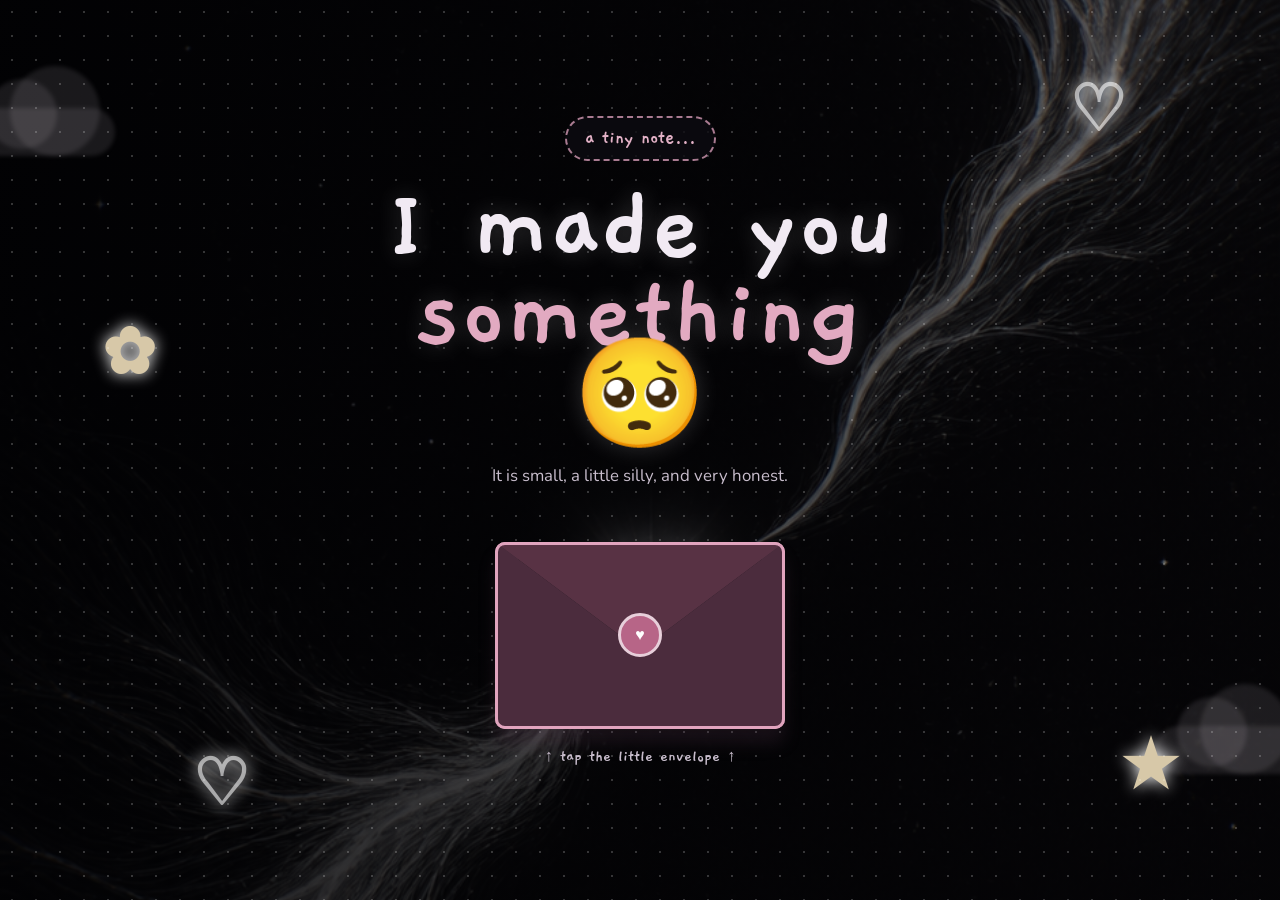
==== index.html @ 4359bb16 "Add files via upload" ====
<!doctype html>
<html lang="en">
<head>
  <meta charset="UTF-8"><meta name="viewport" content="width=device-width,initial-scale=1">
  <meta name="description" content="A tiny heartfelt apology letter.">
  <title>A Tiny Sorry for You</title>
  <link rel="preconnect" href="https://fonts.googleapis.com"><link rel="preconnect" href="https://fonts.gstatic.com" crossorigin>
  <link href="https://fonts.googleapis.com/css2?family=Gaegu:wght@400;700&family=Nunito:wght@600;800&display=swap" rel="stylesheet">
  <link rel="stylesheet" href="style.css">
  <link rel="stylesheet" href="theme.css">
</head>
<body>
  <div class="sky" aria-hidden="true"><i class="cloud one"></i><i class="cloud two"></i><b class="doodle d1">♡</b><b class="doodle d2">✿</b><b class="doodle d3">★</b><b class="doodle d4">♡</b></div>
  <main class="page">
    <section class="intro" id="intro" aria-labelledby="intro-title">
      <div class="sticker">a tiny note...</div>
      <h1 id="intro-title">I made you<br><span>something</span> 🥺</h1>
      <p>It is small, a little silly, and very honest.</p>
      <button class="envelope" id="openLetter" type="button" aria-controls="letter" aria-expanded="false">
        <span class="paper">for you ♡</span><span class="back"></span><span class="front"></span><span class="flap"></span><span class="seal">♥</span><span class="sr-only">Open my apology letter</span>
      </button>
      <p class="hint">↑ tap the little envelope ↑</p>
    </section>
    <article class="letter" id="letter" aria-hidden="true">
      <i class="tape left" aria-hidden="true"></i><i class="tape right" aria-hidden="true"></i>
      <button class="close" id="closeLetter" type="button" aria-label="Close letter">×</button>
      <p class="date" id="today"></p><h2>Hey you,</h2>
      <div class="letter__body">
        <p>I’m really, really sorry. 🥺</p>
        <p>I made you cry again over something so silly, and you did not deserve that at all.</p>
        <p>Sometimes my brain takes one teeny-tiny thing, puts a giant hat on it, and turns it into a huge scary thing. Then I overthink and act like a silly potato.</p>
        <p>That explains it, but it does not make it okay. I should have been gentler with your heart.</p>
        <p>I care about you a whole bunch — like, a super-duper, bigger-than-the-sky bunch. I’ll try harder to calm my noisy brain, talk kindly, and not turn little things into big fights.</p>
        <figure class="heart-picture">
          <img src="assets/celestial-heart.png" alt="A glowing heart surrounded by silver light in the night sky">
          <figcaption>a little light for you ♡</figcaption>
        </figure>
        <p class="get-well">And please get well soon, okay? Rest lots, drink some water, and take good care of yourself. I hope every new day makes you feel a teeny bit stronger. God bless you and keep you safe. 🌙</p>
        <p class="promise">Pinky promise. 🤙</p>
      </div>
      <p class="sign-off">I’m very sorry,<br><span>your silly overthinking potato ♡</span></p>
      <div class="reply"><button class="reply__button" id="replyButton" type="button">I read your tiny letter</button><p class="reply__message" id="replyMessage" aria-live="polite"></p></div>
    </article>
  </main>
  <script src="script.js"></script>
</body>
</html>
---- style.css ----
:root{--ink:#57445f;--pink:#ff8fb1;--dark:#e96391;--paper:#fffdf3;--yellow:#ffe58f}*{box-sizing:border-box}html{scroll-behavior:smooth}body{margin:0;min-height:100vh;overflow-x:hidden;color:var(--ink);background:linear-gradient(145deg,#cceffa,#fce1ee 52%,#fff0bd);font-family:Nunito,sans-serif}button{font:inherit}.sky{position:fixed;inset:0;overflow:hidden;pointer-events:none}.sky:after{content:"";position:absolute;inset:0;opacity:.2;background-image:radial-gradient(#fff 1.5px,transparent 1.5px);background-size:24px 24px}.cloud{position:absolute;width:150px;height:48px;border-radius:50px;background:#ffffffb8;animation:drift 16s ease-in-out infinite alternate}.cloud:before,.cloud:after{content:"";position:absolute;border-radius:50%;background:inherit}.cloud:before{width:70px;height:70px;left:22px;bottom:7px}.cloud:after{width:90px;height:90px;right:15px;bottom:0}.cloud.one{top:12%;left:-35px}.cloud.two{right:-25px;bottom:14%;animation-delay:-7s}.doodle{position:absolute;color:#ffffffe6;font:700 clamp(2rem,5vw,4rem) Gaegu,cursive;animation:float 4s ease-in-out infinite}.d1{top:8%;right:12%}.d2{top:35%;left:8%;color:#fff0a7;animation-delay:-1s}.d3{right:8%;bottom:10%;color:#fff0a7;animation-delay:-2s}.d4{left:15%;bottom:8%;animation-delay:-3s}.page{position:relative;z-index:1;min-height:100vh;display:grid;place-items:center;padding:42px 20px}.intro{width:min(620px,100%);text-align:center;transition:.45s}.intro.is-hidden{position:absolute;opacity:0;transform:scale(.85) rotate(-3deg);pointer-events:none}.sticker{display:inline-block;padding:8px 18px;border:2px dashed var(--dark);border-radius:99px;color:var(--dark);background:#ffffffb8;font:700 1.25rem Gaegu,cursive;animation:wiggle 2.2s ease-in-out infinite}h1,h2,.letter__body,.sign-off{font-family:Gaegu,cursive}h1{margin:22px 0 8px;font-size:clamp(3.4rem,11vw,6.7rem);line-height:.82;text-shadow:4px 5px #ffffffa6}h1 span,h2{color:var(--dark)}.intro>p{font-size:1.05rem}.envelope{position:relative;display:block;width:min(290px,75vw);aspect-ratio:1.55;margin:55px auto 0;padding:0;border:0;background:transparent;cursor:pointer;filter:drop-shadow(0 15px 8px #67445f2e);animation:bob 2.5s ease-in-out infinite;perspective:700px}.back,.front,.flap{position:absolute;inset:0;border:3px solid var(--dark);border-radius:10px}.back{background:#ffb4cb}.paper{position:absolute;z-index:1;left:7%;top:8%;width:86%;height:82%;padding-top:22px;border-radius:7px;color:var(--dark);background:var(--paper);font:700 1.7rem Gaegu,cursive;transition:.4s}.front{z-index:2;background:#ff9fbd;clip-path:polygon(0 0,50% 58%,100% 0,100% 100%,0 100%)}.flap{z-index:3;background:#ffc2d5;clip-path:polygon(0 0,100% 0,50% 58%);transform-origin:top}.seal{position:absolute;z-index:4;top:50%;left:50%;display:grid;place-items:center;width:44px;height:44px;border:3px solid #fff;border-radius:50%;color:#fff;background:var(--dark);transform:translate(-50%,-50%);transition:.25s}.envelope:hover .paper{transform:translateY(-22px)}.envelope:hover .seal{transform:translate(-50%,-50%) scale(1.12) rotate(8deg)}.hint{color:#8d728f!important;font:700 1.2rem Gaegu,cursive;animation:blink 1.5s infinite}.letter{position:relative;display:none;width:min(660px,100%);padding:clamp(38px,7vw,68px);border:3px solid #e9c7a9;border-radius:12px 26px 15px 22px;color:var(--ink);background-color:var(--paper);background-image:linear-gradient(#70b5de2e 1px,transparent 1px);background-size:100% 30px;box-shadow:12px 14px #63465e24;opacity:0;transform:translateY(30px) rotate(2deg) scale(.9)}.letter.is-visible{display:block;animation:pop .7s cubic-bezier(.18,.89,.32,1.28) .12s forwards}.tape{position:absolute;top:-17px;width:82px;height:34px;background:#ffe279c7}.tape.left{left:9%;transform:rotate(-8deg)}.tape.right{right:9%;transform:rotate(7deg)}.close{position:absolute;top:14px;right:18px;width:38px;height:38px;border:2px solid var(--dark);border-radius:50%;color:var(--dark);background:#fff0f4;font-size:1.5rem;cursor:pointer;transition:.2s}.close:hover{transform:rotate(12deg) scale(1.08)}.date{margin:0 0 18px;color:#9d849f;font-size:.72rem;letter-spacing:.12em;text-transform:uppercase}h2{margin:0 0 20px;font-size:clamp(2.8rem,8vw,4.5rem);line-height:.9}.letter__body{font-size:clamp(1.25rem,3vw,1.55rem);line-height:1.25}.letter__body p{margin:0 0 18px}.letter__body p:first-child{font-size:1.35em;font-weight:700}.promise{display:inline-block;padding:5px 15px;border-radius:12px;background:var(--yellow);font-weight:700;transform:rotate(-2deg)}.sign-off{margin:32px 0;font-size:1.35rem}.sign-off span{color:var(--dark);font-size:1.2em;font-weight:700}.reply{padding-top:22px;border-top:3px dashed #e8c9d2;text-align:center}.reply__button{padding:13px 19px;border:3px solid var(--dark);border-radius:14px;color:#fff;background:var(--pink);box-shadow:0 5px var(--dark);font-weight:800;cursor:pointer;transition:.15s}.reply__button:hover{transform:translateY(-2px);box-shadow:0 7px var(--dark)}.reply__button:active{transform:translateY(4px);box-shadow:0 1px var(--dark)}.reply__message{min-height:1.5em;margin:20px 0 0;color:var(--dark);font:700 1.45rem Gaegu,cursive}.reply__message:not(:empty){animation:msg .5s}.sr-only{position:absolute;width:1px;height:1px;overflow:hidden;clip:rect(0,0,0,0)}:focus-visible{outline:3px dashed #67485f;outline-offset:6px}@keyframes float{50%{transform:translateY(-18px) rotate(10deg)}}@keyframes drift{to{transform:translateX(70px)}}@keyframes wiggle{50%{transform:rotate(3deg) scale(1.04)}}@keyframes bob{50%{transform:translateY(-9px) rotate(1deg)}}@keyframes blink{50%{opacity:.45}}@keyframes pop{to{opacity:1;transform:translateY(0) rotate(-.5deg) scale(1)}}@keyframes msg{from{transform:scale(.4);opacity:0}}@media(max-width:560px){.page{padding:30px 14px}.letter{padding:48px 24px 34px;box-shadow:7px 9px #63465e24}}@media(prefers-reduced-motion:reduce){*,*:before,*:after{animation-duration:.01ms!important;animation-iteration-count:1!important;transition-duration:.01ms!important}}
---- theme.css ----
/* Soft midnight theme layered over the playful base design. */
:root { --ink:#eee9f4; --pink:#c77d9b; --dark:#e1a4be; --paper:#131218; --yellow:#4a3d4c; }
body { color:var(--ink); background:#030305; }
.sky { background:linear-gradient(90deg,#020204e8,#09080c8c),url('assets/celestial-heart.png') center/cover no-repeat; animation:bg-breathe 12s ease-in-out infinite alternate; }
.cloud { background:#ddd9e21c; filter:blur(2px); }
.doodle { color:#ffffff91; text-shadow:0 0 16px #fff; }
.d2,.d3 { color:#d7c8a8; }
.sticker { color:#e3b2c7; background:#0d0c11c9; border-color:#a97b91; }
h1 { color:#f1eaf3; text-shadow:0 0 25px #ffffff2e; }
h1 span,h2 { color:#e2aac1; }
.intro>p,.hint { color:#c8bdcc!important; }
.back { background:#332430; }.front { background:#4b2c3d; }.flap { background:#583244; }
.paper { color:#e3b2c7; background:#17151b; }.seal { background:#b76587; border-color:#e7cfda; }
.letter { border-color:#716573; color:#ebe5ef; background-color:#121116; background-image:linear-gradient(#c8b4ce12 1px,transparent 1px); box-shadow:0 20px 60px #000,10px 12px #ffffff0d; }
.tape { background:#aa927d70; }.close { color:#e3b2c7; background:#211821; border-color:#a76783; }
.date { color:#958a99; }.promise { color:#f3eaf1; background:#443745; }
.reply { border-color:#695664; }.reply__button { background:#8f4e6b; border-color:#d49bb3; box-shadow:0 5px #4a2938; }
.reply__button:hover { box-shadow:0 7px #4a2938; }.reply__message,.sign-off span { color:#e2aac1; }
.heart-picture { position:relative; margin:28px auto; width:min(310px,90%); padding:8px 8px 13px; border:1px solid #716573; background:#09090b; box-shadow:0 14px 35px #000; transform:rotate(-1.5deg); }
.heart-picture img { display:block; width:100%; max-height:330px; object-fit:cover; object-position:center 58%; filter:saturate(.7) contrast(1.08); }
.heart-picture figcaption { padding-top:9px; color:#cfc3d2; text-align:center; font:700 1.2rem Gaegu,cursive; }
.heart-picture::after { content:'♡'; position:absolute; right:-13px; bottom:-15px; color:#efbfd1; font-size:2.2rem; text-shadow:0 0 12px #fff; }
.get-well { padding:15px 18px; border-left:3px solid #d19ab2; border-radius:0 12px 12px 0; background:#ffffff08; }
@keyframes bg-breathe { to { background-position:52% center; filter:brightness(1.12); } }
@media (prefers-reduced-motion:reduce) { .sky { animation:none; } }
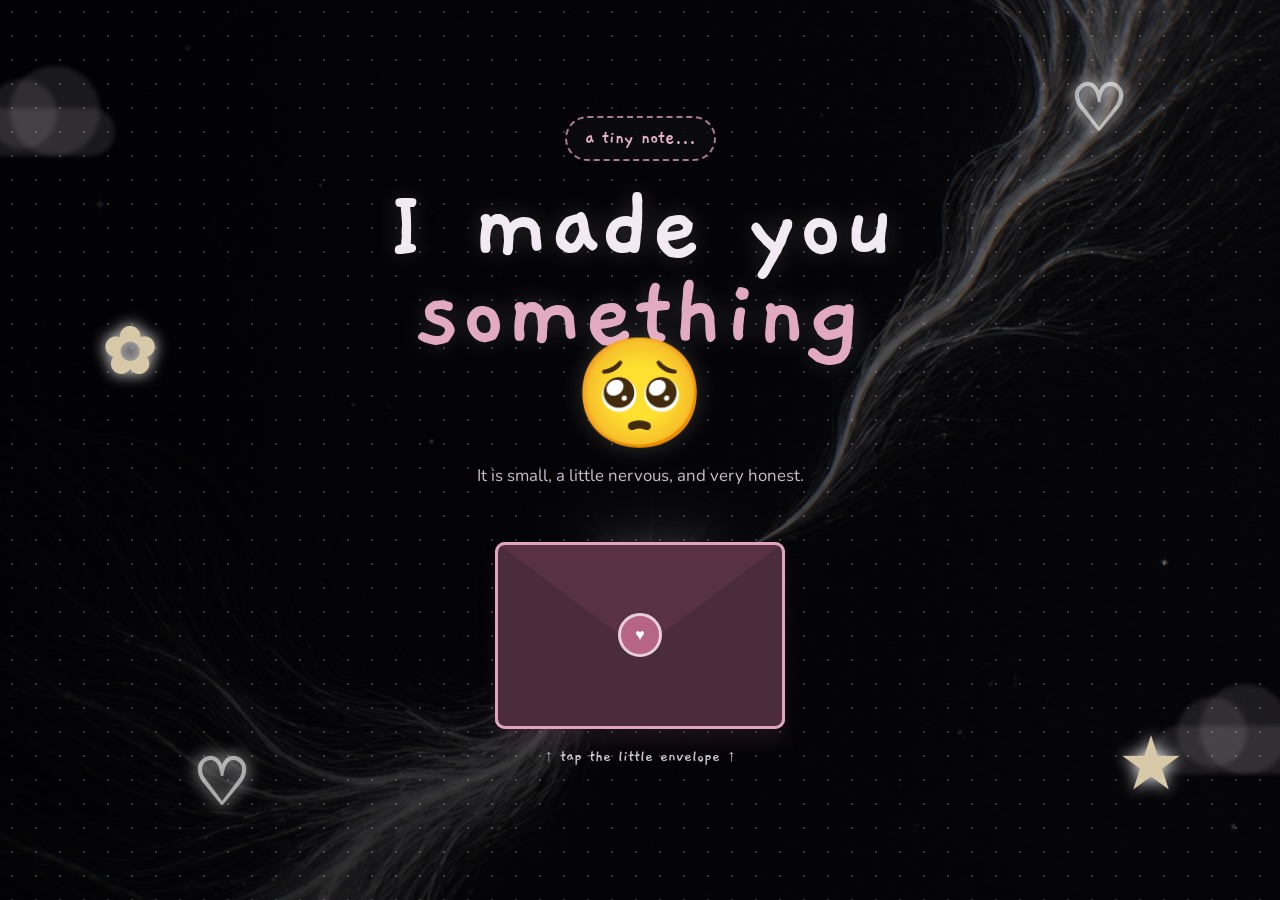
==== commit c4ad0d09: "Add files via upload" ====
--- a/index.html
+++ b/index.html
@@ -1,47 +1,47 @@
-<!doctype html>
-<html lang="en">
-<head>
-  <meta charset="UTF-8"><meta name="viewport" content="width=device-width,initial-scale=1">
-  <meta name="description" content="A tiny heartfelt apology letter.">
-  <title>A Tiny Sorry for You</title>
-  <link rel="preconnect" href="https://fonts.googleapis.com"><link rel="preconnect" href="https://fonts.gstatic.com" crossorigin>
-  <link href="https://fonts.googleapis.com/css2?family=Gaegu:wght@400;700&family=Nunito:wght@600;800&display=swap" rel="stylesheet">
-  <link rel="stylesheet" href="style.css">
-  <link rel="stylesheet" href="theme.css">
-</head>
-<body>
-  <div class="sky" aria-hidden="true"><i class="cloud one"></i><i class="cloud two"></i><b class="doodle d1">♡</b><b class="doodle d2">✿</b><b class="doodle d3">★</b><b class="doodle d4">♡</b></div>
-  <main class="page">
-    <section class="intro" id="intro" aria-labelledby="intro-title">
-      <div class="sticker">a tiny note...</div>
-      <h1 id="intro-title">I made you<br><span>something</span> 🥺</h1>
-      <p>It is small, a little silly, and very honest.</p>
-      <button class="envelope" id="openLetter" type="button" aria-controls="letter" aria-expanded="false">
-        <span class="paper">for you ♡</span><span class="back"></span><span class="front"></span><span class="flap"></span><span class="seal">♥</span><span class="sr-only">Open my apology letter</span>
-      </button>
-      <p class="hint">↑ tap the little envelope ↑</p>
-    </section>
-    <article class="letter" id="letter" aria-hidden="true">
-      <i class="tape left" aria-hidden="true"></i><i class="tape right" aria-hidden="true"></i>
-      <button class="close" id="closeLetter" type="button" aria-label="Close letter">×</button>
-      <p class="date" id="today"></p><h2>Hey you,</h2>
-      <div class="letter__body">
-        <p>I’m really, really sorry. 🥺</p>
-        <p>I made you cry again over something so silly, and you did not deserve that at all.</p>
-        <p>Sometimes my brain takes one teeny-tiny thing, puts a giant hat on it, and turns it into a huge scary thing. Then I overthink and act like a silly potato.</p>
-        <p>That explains it, but it does not make it okay. I should have been gentler with your heart.</p>
-        <p>I care about you a whole bunch — like, a super-duper, bigger-than-the-sky bunch. I’ll try harder to calm my noisy brain, talk kindly, and not turn little things into big fights.</p>
-        <figure class="heart-picture">
-          <img src="assets/celestial-heart.png" alt="A glowing heart surrounded by silver light in the night sky">
-          <figcaption>a little light for you ♡</figcaption>
-        </figure>
-        <p class="get-well">And please get well soon, okay? Rest lots, drink some water, and take good care of yourself. I hope every new day makes you feel a teeny bit stronger. God bless you and keep you safe. 🌙</p>
-        <p class="promise">Pinky promise. 🤙</p>
-      </div>
-      <p class="sign-off">I’m very sorry,<br><span>your silly overthinking potato ♡</span></p>
-      <div class="reply"><button class="reply__button" id="replyButton" type="button">I read your tiny letter</button><p class="reply__message" id="replyMessage" aria-live="polite"></p></div>
-    </article>
-  </main>
-  <script src="script.js"></script>
-</body>
-</html>
+<!doctype html>
+<html lang="en">
+<head>
+  <meta charset="UTF-8"><meta name="viewport" content="width=device-width,initial-scale=1">
+  <meta name="description" content="A small, heartfelt apology letter.">
+  <title>A Small Sorry for You</title>
+  <link rel="preconnect" href="https://fonts.googleapis.com"><link rel="preconnect" href="https://fonts.gstatic.com" crossorigin>
+  <link href="https://fonts.googleapis.com/css2?family=Gaegu:wght@400;700&family=Nunito:wght@600;800&display=swap" rel="stylesheet">
+  <link rel="stylesheet" href="style.css">
+  <link rel="stylesheet" href="theme.css">
+</head>
+<body>
+  <div class="sky" aria-hidden="true"><i class="cloud one"></i><i class="cloud two"></i><b class="doodle d1">♡</b><b class="doodle d2">✿</b><b class="doodle d3">★</b><b class="doodle d4">♡</b></div>
+  <main class="page">
+    <section class="intro" id="intro" aria-labelledby="intro-title">
+      <div class="sticker">a tiny note...</div>
+      <h1 id="intro-title">I made you<br><span>something</span> 🥺</h1>
+      <p>It is small, a little nervous, and very honest.</p>
+      <button class="envelope" id="openLetter" type="button" aria-controls="letter" aria-expanded="false">
+        <span class="paper">for you ♡</span><span class="back"></span><span class="front"></span><span class="flap"></span><span class="seal">♥</span><span class="sr-only">Open my apology letter</span>
+      </button>
+      <p class="hint">↑ tap the little envelope ↑</p>
+    </section>
+    <article class="letter" id="letter" aria-hidden="true">
+      <i class="tape left" aria-hidden="true"></i><i class="tape right" aria-hidden="true"></i>
+      <button class="close" id="closeLetter" type="button" aria-label="Close letter">×</button>
+      <p class="date" id="today"></p><h2>Hey you,</h2>
+      <div class="letter__body">
+        <p>I’m really sorry for overthinking what you said. 🥺</p>
+        <p>When you said we have different music tastes, my brain made it feel much bigger than it really was.</p>
+        <p>Having different tastes does not mean there is anything wrong with us. You are allowed to love what you love, and I love that you are your own person.</p>
+        <p>I’m sorry if I made you feel uncomfortable or like you had to explain yourself. I never want something so small to turn into pressure for you.</p>
+        <p>I care about you a whole bunch. I’ll try harder to calm my noisy brain, listen with an open heart, and remember that we do not have to like every same song to understand each other.</p>
+        <figure class="heart-picture">
+          <img src="assets/celestial-heart.png" alt="A glowing heart surrounded by silver light in the night sky">
+          <figcaption>a little light for you ♡</figcaption>
+        </figure>
+        <p class="get-well">And please get well soon, okay? Rest lots, drink some water, and take good care of yourself. I hope every new day makes you feel a teeny bit stronger. God bless you and keep you safe. 🌙</p>
+        <p class="promise">Pinky promise. 🤙</p>
+      </div>
+      <p class="sign-off">I’m sorry,<br><span>your overthinking potato ♡</span></p>
+      <div class="reply"><button class="reply__button" id="replyButton" type="button">I read your tiny letter</button><p class="reply__message" id="replyMessage" aria-live="polite"></p></div>
+    </article>
+  </main>
+  <script src="script.js"></script>
+</body>
+</html>
--- a/style.css
+++ b/style.css
@@ -1 +1 @@
-:root{--ink:#57445f;--pink:#ff8fb1;--dark:#e96391;--paper:#fffdf3;--yellow:#ffe58f}*{box-sizing:border-box}html{scroll-behavior:smooth}body{margin:0;min-height:100vh;overflow-x:hidden;color:var(--ink);background:linear-gradient(145deg,#cceffa,#fce1ee 52%,#fff0bd);font-family:Nunito,sans-serif}button{font:inherit}.sky{position:fixed;inset:0;overflow:hidden;pointer-events:none}.sky:after{content:"";position:absolute;inset:0;opacity:.2;background-image:radial-gradient(#fff 1.5px,transparent 1.5px);background-size:24px 24px}.cloud{position:absolute;width:150px;height:48px;border-radius:50px;background:#ffffffb8;animation:drift 16s ease-in-out infinite alternate}.cloud:before,.cloud:after{content:"";position:absolute;border-radius:50%;background:inherit}.cloud:before{width:70px;height:70px;left:22px;bottom:7px}.cloud:after{width:90px;height:90px;right:15px;bottom:0}.cloud.one{top:12%;left:-35px}.cloud.two{right:-25px;bottom:14%;animation-delay:-7s}.doodle{position:absolute;color:#ffffffe6;font:700 clamp(2rem,5vw,4rem) Gaegu,cursive;animation:float 4s ease-in-out infinite}.d1{top:8%;right:12%}.d2{top:35%;left:8%;color:#fff0a7;animation-delay:-1s}.d3{right:8%;bottom:10%;color:#fff0a7;animation-delay:-2s}.d4{left:15%;bottom:8%;animation-delay:-3s}.page{position:relative;z-index:1;min-height:100vh;display:grid;place-items:center;padding:42px 20px}.intro{width:min(620px,100%);text-align:center;transition:.45s}.intro.is-hidden{position:absolute;opacity:0;transform:scale(.85) rotate(-3deg);pointer-events:none}.sticker{display:inline-block;padding:8px 18px;border:2px dashed var(--dark);border-radius:99px;color:var(--dark);background:#ffffffb8;font:700 1.25rem Gaegu,cursive;animation:wiggle 2.2s ease-in-out infinite}h1,h2,.letter__body,.sign-off{font-family:Gaegu,cursive}h1{margin:22px 0 8px;font-size:clamp(3.4rem,11vw,6.7rem);line-height:.82;text-shadow:4px 5px #ffffffa6}h1 span,h2{color:var(--dark)}.intro>p{font-size:1.05rem}.envelope{position:relative;display:block;width:min(290px,75vw);aspect-ratio:1.55;margin:55px auto 0;padding:0;border:0;background:transparent;cursor:pointer;filter:drop-shadow(0 15px 8px #67445f2e);animation:bob 2.5s ease-in-out infinite;perspective:700px}.back,.front,.flap{position:absolute;inset:0;border:3px solid var(--dark);border-radius:10px}.back{background:#ffb4cb}.paper{position:absolute;z-index:1;left:7%;top:8%;width:86%;height:82%;padding-top:22px;border-radius:7px;color:var(--dark);background:var(--paper);font:700 1.7rem Gaegu,cursive;transition:.4s}.front{z-index:2;background:#ff9fbd;clip-path:polygon(0 0,50% 58%,100% 0,100% 100%,0 100%)}.flap{z-index:3;background:#ffc2d5;clip-path:polygon(0 0,100% 0,50% 58%);transform-origin:top}.seal{position:absolute;z-index:4;top:50%;left:50%;display:grid;place-items:center;width:44px;height:44px;border:3px solid #fff;border-radius:50%;color:#fff;background:var(--dark);transform:translate(-50%,-50%);transition:.25s}.envelope:hover .paper{transform:translateY(-22px)}.envelope:hover .seal{transform:translate(-50%,-50%) scale(1.12) rotate(8deg)}.hint{color:#8d728f!important;font:700 1.2rem Gaegu,cursive;animation:blink 1.5s infinite}.letter{position:relative;display:none;width:min(660px,100%);padding:clamp(38px,7vw,68px);border:3px solid #e9c7a9;border-radius:12px 26px 15px 22px;color:var(--ink);background-color:var(--paper);background-image:linear-gradient(#70b5de2e 1px,transparent 1px);background-size:100% 30px;box-shadow:12px 14px #63465e24;opacity:0;transform:translateY(30px) rotate(2deg) scale(.9)}.letter.is-visible{display:block;animation:pop .7s cubic-bezier(.18,.89,.32,1.28) .12s forwards}.tape{position:absolute;top:-17px;width:82px;height:34px;background:#ffe279c7}.tape.left{left:9%;transform:rotate(-8deg)}.tape.right{right:9%;transform:rotate(7deg)}.close{position:absolute;top:14px;right:18px;width:38px;height:38px;border:2px solid var(--dark);border-radius:50%;color:var(--dark);background:#fff0f4;font-size:1.5rem;cursor:pointer;transition:.2s}.close:hover{transform:rotate(12deg) scale(1.08)}.date{margin:0 0 18px;color:#9d849f;font-size:.72rem;letter-spacing:.12em;text-transform:uppercase}h2{margin:0 0 20px;font-size:clamp(2.8rem,8vw,4.5rem);line-height:.9}.letter__body{font-size:clamp(1.25rem,3vw,1.55rem);line-height:1.25}.letter__body p{margin:0 0 18px}.letter__body p:first-child{font-size:1.35em;font-weight:700}.promise{display:inline-block;padding:5px 15px;border-radius:12px;background:var(--yellow);font-weight:700;transform:rotate(-2deg)}.sign-off{margin:32px 0;font-size:1.35rem}.sign-off span{color:var(--dark);font-size:1.2em;font-weight:700}.reply{padding-top:22px;border-top:3px dashed #e8c9d2;text-align:center}.reply__button{padding:13px 19px;border:3px solid var(--dark);border-radius:14px;color:#fff;background:var(--pink);box-shadow:0 5px var(--dark);font-weight:800;cursor:pointer;transition:.15s}.reply__button:hover{transform:translateY(-2px);box-shadow:0 7px var(--dark)}.reply__button:active{transform:translateY(4px);box-shadow:0 1px var(--dark)}.reply__message{min-height:1.5em;margin:20px 0 0;color:var(--dark);font:700 1.45rem Gaegu,cursive}.reply__message:not(:empty){animation:msg .5s}.sr-only{position:absolute;width:1px;height:1px;overflow:hidden;clip:rect(0,0,0,0)}:focus-visible{outline:3px dashed #67485f;outline-offset:6px}@keyframes float{50%{transform:translateY(-18px) rotate(10deg)}}@keyframes drift{to{transform:translateX(70px)}}@keyframes wiggle{50%{transform:rotate(3deg) scale(1.04)}}@keyframes bob{50%{transform:translateY(-9px) rotate(1deg)}}@keyframes blink{50%{opacity:.45}}@keyframes pop{to{opacity:1;transform:translateY(0) rotate(-.5deg) scale(1)}}@keyframes msg{from{transform:scale(.4);opacity:0}}@media(max-width:560px){.page{padding:30px 14px}.letter{padding:48px 24px 34px;box-shadow:7px 9px #63465e24}}@media(prefers-reduced-motion:reduce){*,*:before,*:after{animation-duration:.01ms!important;animation-iteration-count:1!important;transition-duration:.01ms!important}}
+:root{--ink:#57445f;--pink:#ff8fb1;--dark:#e96391;--paper:#fffdf3;--yellow:#ffe58f}*{box-sizing:border-box}html{scroll-behavior:smooth}body{margin:0;min-height:100vh;overflow-x:hidden;color:var(--ink);background:linear-gradient(145deg,#cceffa,#fce1ee 52%,#fff0bd);font-family:Nunito,sans-serif}button{font:inherit}.sky{position:fixed;inset:0;overflow:hidden;pointer-events:none}.sky:after{content:"";position:absolute;inset:0;opacity:.2;background-image:radial-gradient(#fff 1.5px,transparent 1.5px);background-size:24px 24px}.cloud{position:absolute;width:150px;height:48px;border-radius:50px;background:#ffffffb8;animation:drift 16s ease-in-out infinite alternate}.cloud:before,.cloud:after{content:"";position:absolute;border-radius:50%;background:inherit}.cloud:before{width:70px;height:70px;left:22px;bottom:7px}.cloud:after{width:90px;height:90px;right:15px;bottom:0}.cloud.one{top:12%;left:-35px}.cloud.two{right:-25px;bottom:14%;animation-delay:-7s}.doodle{position:absolute;color:#ffffffe6;font:700 clamp(2rem,5vw,4rem) Gaegu,cursive;animation:float 4s ease-in-out infinite}.d1{top:8%;right:12%}.d2{top:35%;left:8%;color:#fff0a7;animation-delay:-1s}.d3{right:8%;bottom:10%;color:#fff0a7;animation-delay:-2s}.d4{left:15%;bottom:8%;animation-delay:-3s}.page{position:relative;z-index:1;min-height:100vh;display:grid;place-items:center;padding:42px 20px}.intro{width:min(620px,100%);text-align:center;transition:.45s}.intro.is-hidden{position:absolute;opacity:0;transform:scale(.85) rotate(-3deg);pointer-events:none}.sticker{display:inline-block;padding:8px 18px;border:2px dashed var(--dark);border-radius:99px;color:var(--dark);background:#ffffffb8;font:700 1.25rem Gaegu,cursive;animation:wiggle 2.2s ease-in-out infinite}h1,h2,.letter__body,.sign-off{font-family:Gaegu,cursive}h1{margin:22px 0 8px;font-size:clamp(3.4rem,11vw,6.7rem);line-height:.82;text-shadow:4px 5px #ffffffa6}h1 span,h2{color:var(--dark)}.intro>p{font-size:1.05rem}.envelope{position:relative;display:block;width:min(290px,75vw);aspect-ratio:1.55;margin:55px auto 0;padding:0;border:0;background:transparent;cursor:pointer;filter:drop-shadow(0 15px 8px #67445f2e);animation:bob 2.5s ease-in-out infinite;perspective:700px}.back,.front,.flap{position:absolute;inset:0;border:3px solid var(--dark);border-radius:10px}.back{background:#ffb4cb}.paper{position:absolute;z-index:1;left:7%;top:8%;width:86%;height:82%;padding-top:22px;border-radius:7px;color:var(--dark);background:var(--paper);font:700 1.7rem Gaegu,cursive;transition:.4s}.front{z-index:2;background:#ff9fbd;clip-path:polygon(0 0,50% 58%,100% 0,100% 100%,0 100%)}.flap{z-index:3;background:#ffc2d5;clip-path:polygon(0 0,100% 0,50% 58%);transform-origin:top}.seal{position:absolute;z-index:4;top:50%;left:50%;display:grid;place-items:center;width:44px;height:44px;border:3px solid #fff;border-radius:50%;color:#fff;background:var(--dark);transform:translate(-50%,-50%);transition:.25s}.envelope:hover .paper{transform:translateY(-22px)}.envelope:hover .seal{transform:translate(-50%,-50%) scale(1.12) rotate(8deg)}.hint{color:#8d728f!important;font:700 1.2rem Gaegu,cursive;animation:blink 1.5s infinite}.letter{position:relative;display:none;width:min(660px,100%);padding:clamp(38px,7vw,68px);border:3px solid #e9c7a9;border-radius:12px 26px 15px 22px;color:var(--ink);background-color:var(--paper);background-image:linear-gradient(#70b5de2e 1px,transparent 1px);background-size:100% 30px;box-shadow:12px 14px #63465e24;opacity:0;transform:translateY(30px) rotate(2deg) scale(.9)}.letter.is-visible{display:block;animation:pop .7s cubic-bezier(.18,.89,.32,1.28) .12s forwards}.tape{position:absolute;top:-17px;width:82px;height:34px;background:#ffe279c7}.tape.left{left:9%;transform:rotate(-8deg)}.tape.right{right:9%;transform:rotate(7deg)}.close{position:absolute;top:14px;right:18px;width:38px;height:38px;border:2px solid var(--dark);border-radius:50%;color:var(--dark);background:#fff0f4;font-size:1.5rem;cursor:pointer;transition:.2s}.close:hover{transform:rotate(12deg) scale(1.08)}.date{margin:0 0 18px;color:#9d849f;font-size:.72rem;letter-spacing:.12em;text-transform:uppercase}h2{margin:0 0 20px;font-size:clamp(2.8rem,8vw,4.5rem);line-height:.9}.letter__body{font-size:clamp(1.25rem,3vw,1.55rem);line-height:1.25}.letter__body p{margin:0 0 18px}.letter__body p:first-child{font-size:1.35em;font-weight:700}.promise{display:inline-block;padding:5px 15px;border-radius:12px;background:var(--yellow);font-weight:700;transform:rotate(-2deg)}.sign-off{margin:32px 0;font-size:1.35rem}.sign-off span{color:var(--dark);font-size:1.2em;font-weight:700}.reply{padding-top:22px;border-top:3px dashed #e8c9d2;text-align:center}.reply__button{padding:13px 19px;border:3px solid var(--dark);border-radius:14px;color:#fff;background:var(--pink);box-shadow:0 5px var(--dark);font-weight:800;cursor:pointer;transition:.15s}.reply__button:hover{transform:translateY(-2px);box-shadow:0 7px var(--dark)}.reply__button:active{transform:translateY(4px);box-shadow:0 1px var(--dark)}.reply__message{min-height:1.5em;margin:20px 0 0;color:var(--dark);font:700 1.45rem Gaegu,cursive}.reply__message:not(:empty){animation:msg .5s}.sr-only{position:absolute;width:1px;height:1px;overflow:hidden;clip:rect(0,0,0,0)}:focus-visible{outline:3px dashed #67485f;outline-offset:6px}@keyframes float{50%{transform:translateY(-18px) rotate(10deg)}}@keyframes drift{to{transform:translateX(70px)}}@keyframes wiggle{50%{transform:rotate(3deg) scale(1.04)}}@keyframes bob{50%{transform:translateY(-9px) rotate(1deg)}}@keyframes blink{50%{opacity:.45}}@keyframes pop{to{opacity:1;transform:translateY(0) rotate(-.5deg) scale(1)}}@keyframes msg{from{transform:scale(.4);opacity:0}}@media(max-width:560px){.page{padding:30px 14px}.letter{padding:48px 24px 34px;box-shadow:7px 9px #63465e24}}@media(prefers-reduced-motion:reduce){*,*:before,*:after{animation-duration:.01ms!important;animation-iteration-count:1!important;transition-duration:.01ms!important}}
--- a/theme.css
+++ b/theme.css
@@ -1,25 +1,25 @@
-/* Soft midnight theme layered over the playful base design. */
-:root { --ink:#eee9f4; --pink:#c77d9b; --dark:#e1a4be; --paper:#131218; --yellow:#4a3d4c; }
-body { color:var(--ink); background:#030305; }
-.sky { background:linear-gradient(90deg,#020204e8,#09080c8c),url('assets/celestial-heart.png') center/cover no-repeat; animation:bg-breathe 12s ease-in-out infinite alternate; }
-.cloud { background:#ddd9e21c; filter:blur(2px); }
-.doodle { color:#ffffff91; text-shadow:0 0 16px #fff; }
-.d2,.d3 { color:#d7c8a8; }
-.sticker { color:#e3b2c7; background:#0d0c11c9; border-color:#a97b91; }
-h1 { color:#f1eaf3; text-shadow:0 0 25px #ffffff2e; }
-h1 span,h2 { color:#e2aac1; }
-.intro>p,.hint { color:#c8bdcc!important; }
-.back { background:#332430; }.front { background:#4b2c3d; }.flap { background:#583244; }
-.paper { color:#e3b2c7; background:#17151b; }.seal { background:#b76587; border-color:#e7cfda; }
-.letter { border-color:#716573; color:#ebe5ef; background-color:#121116; background-image:linear-gradient(#c8b4ce12 1px,transparent 1px); box-shadow:0 20px 60px #000,10px 12px #ffffff0d; }
-.tape { background:#aa927d70; }.close { color:#e3b2c7; background:#211821; border-color:#a76783; }
-.date { color:#958a99; }.promise { color:#f3eaf1; background:#443745; }
-.reply { border-color:#695664; }.reply__button { background:#8f4e6b; border-color:#d49bb3; box-shadow:0 5px #4a2938; }
-.reply__button:hover { box-shadow:0 7px #4a2938; }.reply__message,.sign-off span { color:#e2aac1; }
-.heart-picture { position:relative; margin:28px auto; width:min(310px,90%); padding:8px 8px 13px; border:1px solid #716573; background:#09090b; box-shadow:0 14px 35px #000; transform:rotate(-1.5deg); }
-.heart-picture img { display:block; width:100%; max-height:330px; object-fit:cover; object-position:center 58%; filter:saturate(.7) contrast(1.08); }
-.heart-picture figcaption { padding-top:9px; color:#cfc3d2; text-align:center; font:700 1.2rem Gaegu,cursive; }
-.heart-picture::after { content:'♡'; position:absolute; right:-13px; bottom:-15px; color:#efbfd1; font-size:2.2rem; text-shadow:0 0 12px #fff; }
-.get-well { padding:15px 18px; border-left:3px solid #d19ab2; border-radius:0 12px 12px 0; background:#ffffff08; }
-@keyframes bg-breathe { to { background-position:52% center; filter:brightness(1.12); } }
-@media (prefers-reduced-motion:reduce) { .sky { animation:none; } }
+/* Soft midnight theme layered over the playful base design. */
+:root { --ink:#eee9f4; --pink:#c77d9b; --dark:#e1a4be; --paper:#131218; --yellow:#4a3d4c; }
+body { color:var(--ink); background:#030305; }
+.sky { background:linear-gradient(90deg,#020204e8,#09080c8c),url('assets/celestial-heart.png') center/cover no-repeat; animation:bg-breathe 12s ease-in-out infinite alternate; }
+.cloud { background:#ddd9e21c; filter:blur(2px); }
+.doodle { color:#ffffff91; text-shadow:0 0 16px #fff; }
+.d2,.d3 { color:#d7c8a8; }
+.sticker { color:#e3b2c7; background:#0d0c11c9; border-color:#a97b91; }
+h1 { color:#f1eaf3; text-shadow:0 0 25px #ffffff2e; }
+h1 span,h2 { color:#e2aac1; }
+.intro>p,.hint { color:#c8bdcc!important; }
+.back { background:#332430; }.front { background:#4b2c3d; }.flap { background:#583244; }
+.paper { color:#e3b2c7; background:#17151b; }.seal { background:#b76587; border-color:#e7cfda; }
+.letter { border-color:#716573; color:#ebe5ef; background-color:#121116; background-image:linear-gradient(#c8b4ce12 1px,transparent 1px); box-shadow:0 20px 60px #000,10px 12px #ffffff0d; }
+.tape { background:#aa927d70; }.close { color:#e3b2c7; background:#211821; border-color:#a76783; }
+.date { color:#958a99; }.promise { color:#f3eaf1; background:#443745; }
+.reply { border-color:#695664; }.reply__button { background:#8f4e6b; border-color:#d49bb3; box-shadow:0 5px #4a2938; }
+.reply__button:hover { box-shadow:0 7px #4a2938; }.reply__message,.sign-off span { color:#e2aac1; }
+.heart-picture { position:relative; margin:28px auto; width:min(310px,90%); padding:8px 8px 13px; border:1px solid #716573; background:#09090b; box-shadow:0 14px 35px #000; transform:rotate(-1.5deg); }
+.heart-picture img { display:block; width:100%; max-height:330px; object-fit:cover; object-position:center 58%; filter:saturate(.7) contrast(1.08); }
+.heart-picture figcaption { padding-top:9px; color:#cfc3d2; text-align:center; font:700 1.2rem Gaegu,cursive; }
+.heart-picture::after { content:'♡'; position:absolute; right:-13px; bottom:-15px; color:#efbfd1; font-size:2.2rem; text-shadow:0 0 12px #fff; }
+.get-well { padding:15px 18px; border-left:3px solid #d19ab2; border-radius:0 12px 12px 0; background:#ffffff08; }
+@keyframes bg-breathe { to { background-position:52% center; filter:brightness(1.12); } }
+@media (prefers-reduced-motion:reduce) { .sky { animation:none; } }
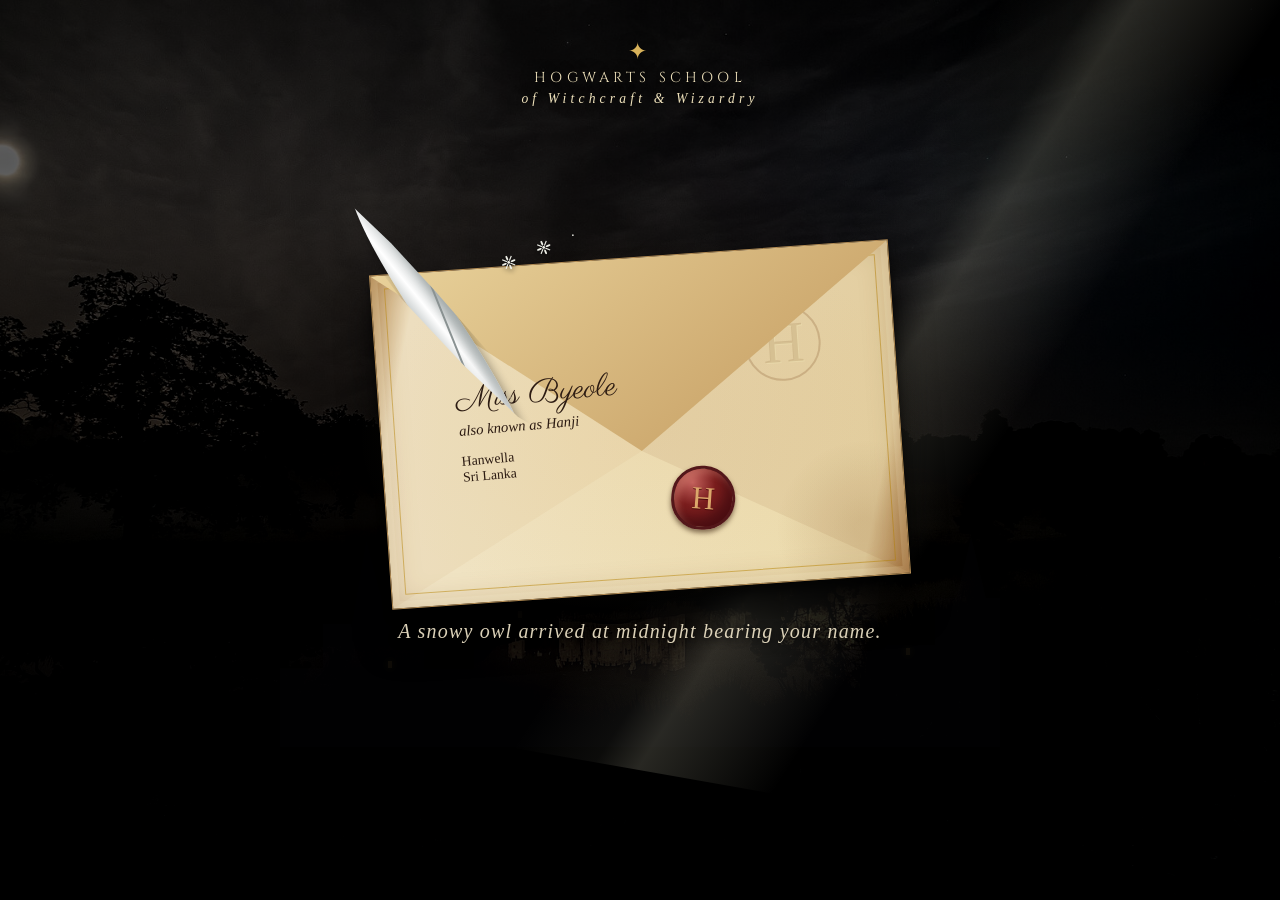
==== commit 6a957dc5: "Add initial HTML pages and styles for Hogwarts journey and sorting ceremony - Created journey.html f" ====
--- a/index.html
+++ b/index.html
@@ -1,47 +1 @@
-<!doctype html>
-<html lang="en">
-<head>
-  <meta charset="UTF-8"><meta name="viewport" content="width=device-width,initial-scale=1">
-  <meta name="description" content="A small, heartfelt apology letter.">
-  <title>A Small Sorry for You</title>
-  <link rel="preconnect" href="https://fonts.googleapis.com"><link rel="preconnect" href="https://fonts.gstatic.com" crossorigin>
-  <link href="https://fonts.googleapis.com/css2?family=Gaegu:wght@400;700&family=Nunito:wght@600;800&display=swap" rel="stylesheet">
-  <link rel="stylesheet" href="style.css">
-  <link rel="stylesheet" href="theme.css">
-</head>
-<body>
-  <div class="sky" aria-hidden="true"><i class="cloud one"></i><i class="cloud two"></i><b class="doodle d1">♡</b><b class="doodle d2">✿</b><b class="doodle d3">★</b><b class="doodle d4">♡</b></div>
-  <main class="page">
-    <section class="intro" id="intro" aria-labelledby="intro-title">
-      <div class="sticker">a tiny note...</div>
-      <h1 id="intro-title">I made you<br><span>something</span> 🥺</h1>
-      <p>It is small, a little nervous, and very honest.</p>
-      <button class="envelope" id="openLetter" type="button" aria-controls="letter" aria-expanded="false">
-        <span class="paper">for you ♡</span><span class="back"></span><span class="front"></span><span class="flap"></span><span class="seal">♥</span><span class="sr-only">Open my apology letter</span>
-      </button>
-      <p class="hint">↑ tap the little envelope ↑</p>
-    </section>
-    <article class="letter" id="letter" aria-hidden="true">
-      <i class="tape left" aria-hidden="true"></i><i class="tape right" aria-hidden="true"></i>
-      <button class="close" id="closeLetter" type="button" aria-label="Close letter">×</button>
-      <p class="date" id="today"></p><h2>Hey you,</h2>
-      <div class="letter__body">
-        <p>I’m really sorry for overthinking what you said. 🥺</p>
-        <p>When you said we have different music tastes, my brain made it feel much bigger than it really was.</p>
-        <p>Having different tastes does not mean there is anything wrong with us. You are allowed to love what you love, and I love that you are your own person.</p>
-        <p>I’m sorry if I made you feel uncomfortable or like you had to explain yourself. I never want something so small to turn into pressure for you.</p>
-        <p>I care about you a whole bunch. I’ll try harder to calm my noisy brain, listen with an open heart, and remember that we do not have to like every same song to understand each other.</p>
-        <figure class="heart-picture">
-          <img src="assets/celestial-heart.png" alt="A glowing heart surrounded by silver light in the night sky">
-          <figcaption>a little light for you ♡</figcaption>
-        </figure>
-        <p class="get-well">And please get well soon, okay? Rest lots, drink some water, and take good care of yourself. I hope every new day makes you feel a teeny bit stronger. God bless you and keep you safe. 🌙</p>
-        <p class="promise">Pinky promise. 🤙</p>
-      </div>
-      <p class="sign-off">I’m sorry,<br><span>your overthinking potato ♡</span></p>
-      <div class="reply"><button class="reply__button" id="replyButton" type="button">I read your tiny letter</button><p class="reply__message" id="replyMessage" aria-live="polite"></p></div>
-    </article>
-  </main>
-  <script src="script.js"></script>
-</body>
-</html>
+<!doctype html><html lang="en"><head><meta charset="UTF-8"><meta name="viewport" content="width=device-width,initial-scale=1"><meta name="description" content="A moonlit letter for Byeole."><title>A Letter for Byeole</title><link rel="preconnect" href="https://fonts.googleapis.com"><link rel="preconnect" href="https://fonts.gstatic.com" crossorigin><link href="https://fonts.googleapis.com/css2?family=Cinzel:wght@500;600;700&family=IM+Fell+English:ital@0;1&family=Parisienne&display=swap" rel="stylesheet"><link rel="stylesheet" href="style.css"><link rel="stylesheet" href="pages.css"><link rel="stylesheet" href="arrival-extra.css"></head><body><div class="scene arrival-scene delivered-scene"><div class="stars"></div><div class="moon"></div><div class="cloud one"></div><div class="cloud two"></div><div class="fog"></div><div class="castle-image"></div><div class="castle"><i></i><i></i><i></i><i></i><i></i><i></i></div><div class="moon-rays"></div><div class="ambient-feather" aria-hidden="true">❈</div><header class="masthead"><span>✦</span><p>HOGWARTS SCHOOL</p><small>of Witchcraft &amp; Wizardry</small></header><div class="owl-flight lowkey-owl" id="owlFlight" aria-hidden="true"><div class="owl" id="owl"><div class="wing left"></div><div class="wing right"></div><div class="owl-body"><div class="owl-face"><span class="eye left-eye"></span><span class="eye right-eye"></span><b class="beak"></b></div></div><div class="talons"></div></div></div><main class="delivered-experience"><a class="royal-envelope" href="letter.html" aria-label="Open Byeole's delivered letter"><span class="envelope-feather" aria-hidden="true"></span><span class="tiny-feathers" aria-hidden="true">❈　❈　·</span><span class="pressed-crest" aria-hidden="true">H</span><span class="recipient"><strong>Miss Byeole</strong><em>also known as Hanji</em><small>Hanwella<br>Sri Lanka</small></span><span class="fold fold-top"></span><span class="fold fold-left"></span><span class="fold fold-right"></span><span class="royal-seal">H</span></a><p class="arrival-promise">A snowy owl arrived at midnight bearing your name.</p></main></div><script src="script.js"></script></body></html>
--- a/style.css
+++ b/style.css
@@ -1 +1 @@
-:root{--ink:#57445f;--pink:#ff8fb1;--dark:#e96391;--paper:#fffdf3;--yellow:#ffe58f}*{box-sizing:border-box}html{scroll-behavior:smooth}body{margin:0;min-height:100vh;overflow-x:hidden;color:var(--ink);background:linear-gradient(145deg,#cceffa,#fce1ee 52%,#fff0bd);font-family:Nunito,sans-serif}button{font:inherit}.sky{position:fixed;inset:0;overflow:hidden;pointer-events:none}.sky:after{content:"";position:absolute;inset:0;opacity:.2;background-image:radial-gradient(#fff 1.5px,transparent 1.5px);background-size:24px 24px}.cloud{position:absolute;width:150px;height:48px;border-radius:50px;background:#ffffffb8;animation:drift 16s ease-in-out infinite alternate}.cloud:before,.cloud:after{content:"";position:absolute;border-radius:50%;background:inherit}.cloud:before{width:70px;height:70px;left:22px;bottom:7px}.cloud:after{width:90px;height:90px;right:15px;bottom:0}.cloud.one{top:12%;left:-35px}.cloud.two{right:-25px;bottom:14%;animation-delay:-7s}.doodle{position:absolute;color:#ffffffe6;font:700 clamp(2rem,5vw,4rem) Gaegu,cursive;animation:float 4s ease-in-out infinite}.d1{top:8%;right:12%}.d2{top:35%;left:8%;color:#fff0a7;animation-delay:-1s}.d3{right:8%;bottom:10%;color:#fff0a7;animation-delay:-2s}.d4{left:15%;bottom:8%;animation-delay:-3s}.page{position:relative;z-index:1;min-height:100vh;display:grid;place-items:center;padding:42px 20px}.intro{width:min(620px,100%);text-align:center;transition:.45s}.intro.is-hidden{position:absolute;opacity:0;transform:scale(.85) rotate(-3deg);pointer-events:none}.sticker{display:inline-block;padding:8px 18px;border:2px dashed var(--dark);border-radius:99px;color:var(--dark);background:#ffffffb8;font:700 1.25rem Gaegu,cursive;animation:wiggle 2.2s ease-in-out infinite}h1,h2,.letter__body,.sign-off{font-family:Gaegu,cursive}h1{margin:22px 0 8px;font-size:clamp(3.4rem,11vw,6.7rem);line-height:.82;text-shadow:4px 5px #ffffffa6}h1 span,h2{color:var(--dark)}.intro>p{font-size:1.05rem}.envelope{position:relative;display:block;width:min(290px,75vw);aspect-ratio:1.55;margin:55px auto 0;padding:0;border:0;background:transparent;cursor:pointer;filter:drop-shadow(0 15px 8px #67445f2e);animation:bob 2.5s ease-in-out infinite;perspective:700px}.back,.front,.flap{position:absolute;inset:0;border:3px solid var(--dark);border-radius:10px}.back{background:#ffb4cb}.paper{position:absolute;z-index:1;left:7%;top:8%;width:86%;height:82%;padding-top:22px;border-radius:7px;color:var(--dark);background:var(--paper);font:700 1.7rem Gaegu,cursive;transition:.4s}.front{z-index:2;background:#ff9fbd;clip-path:polygon(0 0,50% 58%,100% 0,100% 100%,0 100%)}.flap{z-index:3;background:#ffc2d5;clip-path:polygon(0 0,100% 0,50% 58%);transform-origin:top}.seal{position:absolute;z-index:4;top:50%;left:50%;display:grid;place-items:center;width:44px;height:44px;border:3px solid #fff;border-radius:50%;color:#fff;background:var(--dark);transform:translate(-50%,-50%);transition:.25s}.envelope:hover .paper{transform:translateY(-22px)}.envelope:hover .seal{transform:translate(-50%,-50%) scale(1.12) rotate(8deg)}.hint{color:#8d728f!important;font:700 1.2rem Gaegu,cursive;animation:blink 1.5s infinite}.letter{position:relative;display:none;width:min(660px,100%);padding:clamp(38px,7vw,68px);border:3px solid #e9c7a9;border-radius:12px 26px 15px 22px;color:var(--ink);background-color:var(--paper);background-image:linear-gradient(#70b5de2e 1px,transparent 1px);background-size:100% 30px;box-shadow:12px 14px #63465e24;opacity:0;transform:translateY(30px) rotate(2deg) scale(.9)}.letter.is-visible{display:block;animation:pop .7s cubic-bezier(.18,.89,.32,1.28) .12s forwards}.tape{position:absolute;top:-17px;width:82px;height:34px;background:#ffe279c7}.tape.left{left:9%;transform:rotate(-8deg)}.tape.right{right:9%;transform:rotate(7deg)}.close{position:absolute;top:14px;right:18px;width:38px;height:38px;border:2px solid var(--dark);border-radius:50%;color:var(--dark);background:#fff0f4;font-size:1.5rem;cursor:pointer;transition:.2s}.close:hover{transform:rotate(12deg) scale(1.08)}.date{margin:0 0 18px;color:#9d849f;font-size:.72rem;letter-spacing:.12em;text-transform:uppercase}h2{margin:0 0 20px;font-size:clamp(2.8rem,8vw,4.5rem);line-height:.9}.letter__body{font-size:clamp(1.25rem,3vw,1.55rem);line-height:1.25}.letter__body p{margin:0 0 18px}.letter__body p:first-child{font-size:1.35em;font-weight:700}.promise{display:inline-block;padding:5px 15px;border-radius:12px;background:var(--yellow);font-weight:700;transform:rotate(-2deg)}.sign-off{margin:32px 0;font-size:1.35rem}.sign-off span{color:var(--dark);font-size:1.2em;font-weight:700}.reply{padding-top:22px;border-top:3px dashed #e8c9d2;text-align:center}.reply__button{padding:13px 19px;border:3px solid var(--dark);border-radius:14px;color:#fff;background:var(--pink);box-shadow:0 5px var(--dark);font-weight:800;cursor:pointer;transition:.15s}.reply__button:hover{transform:translateY(-2px);box-shadow:0 7px var(--dark)}.reply__button:active{transform:translateY(4px);box-shadow:0 1px var(--dark)}.reply__message{min-height:1.5em;margin:20px 0 0;color:var(--dark);font:700 1.45rem Gaegu,cursive}.reply__message:not(:empty){animation:msg .5s}.sr-only{position:absolute;width:1px;height:1px;overflow:hidden;clip:rect(0,0,0,0)}:focus-visible{outline:3px dashed #67485f;outline-offset:6px}@keyframes float{50%{transform:translateY(-18px) rotate(10deg)}}@keyframes drift{to{transform:translateX(70px)}}@keyframes wiggle{50%{transform:rotate(3deg) scale(1.04)}}@keyframes bob{50%{transform:translateY(-9px) rotate(1deg)}}@keyframes blink{50%{opacity:.45}}@keyframes pop{to{opacity:1;transform:translateY(0) rotate(-.5deg) scale(1)}}@keyframes msg{from{transform:scale(.4);opacity:0}}@media(max-width:560px){.page{padding:30px 14px}.letter{padding:48px 24px 34px;box-shadow:7px 9px #63465e24}}@media(prefers-reduced-motion:reduce){*,*:before,*:after{animation-duration:.01ms!important;animation-iteration-count:1!important;transition-duration:.01ms!important}}
+:root{--gold:#d9b35b;--cream:#eee1bb;--ink:#22160d;--house:#7a1e27}*{box-sizing:border-box}body{margin:0;min-height:100vh;overflow:hidden;background:#02040c;color:var(--cream);font-family:Cinzel,serif}.scene{position:relative;min-height:100vh;overflow:hidden;background:radial-gradient(circle at 72% 17%,#334165 0 1%,transparent 15%),radial-gradient(ellipse at bottom,#17213a,#070b19 55%,#02030a);transition:background 1s}.stars{position:absolute;inset:0;background-image:radial-gradient(#fff 1px,transparent 1.8px),radial-gradient(#b8d4ff 1px,transparent 1.5px);background-size:95px 95px,137px 137px;opacity:.65;animation:twinkle 4s infinite}.moon{position:absolute;top:8%;right:16%;width:clamp(100px,15vw,210px);aspect-ratio:1;border-radius:50%;background:radial-gradient(circle at 37% 31%,#fffbe4,#e3ddc3 35%,#a8a28f 67%,#716f6a);box-shadow:0 0 38px #ecf2ff80,0 0 120px #7894d755}.cloud,.fog{position:absolute;border-radius:50%;filter:blur(20px);background:#b7c8e526}.cloud{width:45vw;height:12vh}.cloud.one{top:18%;left:-12%;animation:drift 20s linear infinite}.cloud.two{top:35%;right:-20%;animation:drift 25s linear infinite reverse}.fog{bottom:0;width:70vw;height:18vh;animation:drift 18s ease-in-out infinite alternate}.castle{position:absolute;bottom:17%;left:50%;width:min(64vw,720px);height:29vh;transform:translateX(-50%);background:#050713;clip-path:polygon(0 100%,0 70%,6% 70%,6% 53%,10% 53%,12% 21%,15% 53%,20% 53%,20% 70%,27% 70%,27% 36%,31% 36%,33% 4%,36% 36%,43% 36%,43% 58%,51% 58%,51% 26%,55% 26%,57% 0,59% 26%,64% 26%,64% 51%,70% 51%,70% 31%,74% 31%,76% 9%,78% 31%,83% 31%,83% 61%,91% 61%,91% 43%,94% 43%,96% 20%,98% 43%,100% 43%,100% 100%)}.castle i{position:absolute;width:4px;height:7px;background:#f4c96e;box-shadow:0 0 7px #f4c96e}.castle i:nth-child(1){left:33%;top:48%}.castle i:nth-child(2){left:47%;top:57%}.castle i:nth-child(3){left:58%;top:38%}.castle i:nth-child(4){left:73%;top:49%}.castle i:nth-child(5){left:15%;top:67%}.castle i:nth-child(6){left:87%;top:62%}.candles span{position:absolute;width:3px;height:26px;background:#e8d9a5;box-shadow:0 -11px 12px 5px #ffc765a8,0 0 14px #ffe7a5;animation:float 4s ease-in-out infinite}.candles span:nth-child(1){left:10%;top:26%}.candles span:nth-child(2){left:22%;top:14%;animation-delay:-1s}.candles span:nth-child(3){right:27%;top:39%;animation-delay:-2s}.candles span:nth-child(4){right:8%;top:28%;animation-delay:-3s}.candles span:nth-child(5){left:39%;top:19%}.masthead{position:absolute;z-index:3;top:36px;left:50%;transform:translateX(-50%);text-align:center;letter-spacing:.26em;text-shadow:0 2px 15px #000}.masthead p{margin:0;font-size:clamp(.65rem,1.2vw,.9rem)}.masthead small,.arrival-note,.open-hint{font:italic .85rem 'IM Fell English',serif}.masthead>span{color:var(--gold);font-size:1.45rem}.arrival-note,.open-hint{position:absolute;z-index:6;bottom:8vh;left:0;width:100%;margin:0;text-align:center;font-size:clamp(1rem,2vw,1.25rem);letter-spacing:.08em;transition:opacity .5s}.owl-flight{position:absolute;z-index:5;top:-15vh;left:3vw;width:180px;height:185px;transform:scale(.1);opacity:0;animation:owl-approach 7.5s cubic-bezier(.16,.72,.32,1) 1.4s forwards}.owl{position:absolute;inset:0;filter:drop-shadow(0 10px 11px #0009)}.owl-body{position:absolute;z-index:2;left:42px;top:25px;width:95px;height:103px;border-radius:48%;background:radial-gradient(circle at 35% 22%,#fff 0 5%,#dce0df 43%,#a4a9ae);box-shadow:inset -14px -8px 16px #6e747a70}.owl-face{position:absolute;left:14px;top:14px;width:66px;height:47px;border-radius:50%;background:#f5f2e7}.eye{position:absolute;top:12px;width:18px;height:18px;border:4px solid #d0a642;border-radius:50%;background:#16130e;box-shadow:inset 4px 3px #fff,0 0 7px #e5b84b}.left-eye{left:10px}.right-eye{right:10px}.beak{position:absolute;left:28px;bottom:-3px;border-left:6px solid transparent;border-right:6px solid transparent;border-top:11px solid #bd9a64}.wing{position:absolute;z-index:1;top:20px;width:70px;height:115px;border-radius:65% 15% 55% 40%;background:linear-gradient(90deg,#aeb4b6,#f6f5ee 72%,#92989e);transform-origin:50% 15%;animation:flap .55s ease-in-out infinite alternate}.wing.left{left:0;transform:rotate(-29deg)}.wing.right{right:0;transform:scaleX(-1) rotate(-29deg);animation-delay:-.22s}.talons{position:absolute;z-index:3;left:82px;bottom:3px;width:23px;height:21px;border-bottom:2px solid #8b7654;border-radius:50%}.delivered-envelope{position:absolute;z-index:5;left:46px;top:122px;width:104px;height:70px;padding:15px 7px 3px;background:#e4cb95;border:1px solid #8f6e42;color:#382514;text-align:center;font:10px 'IM Fell English',serif;box-shadow:0 8px 10px #0007;transform:rotate(-5deg)}.delivered-envelope b,.card-wax{position:absolute;display:grid;place-items:center;border-radius:50%;color:#e9b7a0;background:#722027;box-shadow:inset 2px 2px #bf625a80,0 1px 3px #0008;font:bold 12px 'IM Fell English',serif}.delivered-envelope b{bottom:6px;left:45px;width:18px;height:18px}.feather{position:absolute;color:#f1f3ec;font-size:15px;opacity:0;animation:feather 2s ease-in infinite}.feather.one{left:-35px;top:70px}.feather.two{right:-25px;top:60px;animation-delay:1s}.experience{position:relative;z-index:9;min-height:100vh;display:grid;place-items:center;pointer-events:none}.envelope-card{position:absolute;top:52%;left:50%;width:270px;height:174px;border:0;background:linear-gradient(145deg,#ebd8a1,#c8a56c);box-shadow:0 21px 28px #000a;transform:translate(-50%,-50%) scale(.7);opacity:0;cursor:pointer;pointer-events:auto;transition:.3s;animation:deliver .8s ease-out 8.5s forwards}.envelope-card:before,.card-flap{content:"";position:absolute;inset:0;background:linear-gradient(35deg,transparent 49%,#a77d48 50% 51%,transparent 52%),linear-gradient(-35deg,transparent 49%,#a77d48 50% 51%,transparent 52%)}.card-flap{clip-path:polygon(0 0,100% 0,50% 60%);background:#e4cc91;border-bottom:1px solid #a77d48}.card-letter{position:absolute;z-index:2;top:29px;left:30px;width:210px;height:112px;padding-top:57px;color:#543718;background:#f5ebc9;font:italic 1rem 'IM Fell English',serif;transition:.35s}.card-wax{z-index:4;left:calc(50% - 18px);top:77px;width:36px;height:36px}.envelope-card:hover{transform:translate(-50%,-54%) scale(.75);filter:brightness(1.12) drop-shadow(0 0 18px #eecf75)}.envelope-card:hover .card-letter{transform:translateY(-24px)}.open-hint{bottom:calc(50% - 145px);opacity:0;animation:show 1s ease 9s forwards}.letter{position:absolute;z-index:12;top:50%;left:50%;width:min(630px,90vw);max-height:88vh;overflow:auto;padding:42px clamp(29px,7vw,70px);color:var(--ink);background:radial-gradient(#8b633619 1px,transparent 1px),linear-gradient(90deg,#e2c993,#f8edca 7%,#f5e8c2 93%,#d8b879);background-size:5px 5px,100%;box-shadow:0 24px 60px #000c;opacity:0;pointer-events:none;transform:translate(-50%,-46%) scale(.3) rotate(-8deg);transition:.75s cubic-bezier(.15,.9,.3,1)}.letter:before{content:"";position:absolute;inset:9px;border:1px solid #a47740;pointer-events:none}.letter.is-open{opacity:1;pointer-events:auto;transform:translate(-50%,-50%) scale(1) rotate(-.4deg)}.letter-crest{position:relative;color:#8b652f;text-align:center;font-size:1.65rem}.letter-crest small{display:inline-grid;place-items:center;width:34px;height:34px;margin:0 8px;border:2px solid #8b652f;border-radius:50%;font-size:1rem}.letter-kicker{position:relative;margin:9px 0 27px;text-align:center;font-size:.65rem;font-weight:bold;letter-spacing:.12em}.letter-copy{position:relative;font:1.24rem/1.42 'IM Fell English',serif}.letter-copy p{margin:0 0 17px}.date{text-align:right;font-size:.9rem}.salutation{font-size:1.35rem}.signature{margin-top:29px!important}.signature span{font:2.1rem Parisienne,cursive;color:#563217}.ink-line{opacity:0}.letter.is-open .ink-line{animation:ink 1s steps(34,end) forwards}.letter.is-open .ink-line:nth-child(1){animation-delay:.65s}.letter.is-open .ink-line:nth-child(2){animation-delay:1.4s}.letter.is-open .ink-line:nth-child(3){animation-delay:2.2s}.letter.is-open .ink-line:nth-child(4){animation-delay:3.1s}.letter.is-open .ink-line:nth-child(5){animation-delay:3.8s}.letter-close{position:absolute;right:17px;top:13px;z-index:3;border:0;background:transparent;color:#624421;font-size:1.8rem;cursor:pointer}.journey-button{position:relative;display:block;margin:30px auto 0;padding:13px 22px;border:1px solid #cfa653;color:#f9eaca;background:linear-gradient(#563f21,#1c130b);font:600 .78rem Cinzel,serif;letter-spacing:.1em;cursor:pointer;box-shadow:0 5px 15px #2b160d80;transition:.25s}.journey-button:hover{transform:translateY(-3px)}.journey-button span{padding-left:15px;color:var(--gold);font-size:1.1rem}.sorting,.finale{position:absolute;z-index:11;top:50%;left:50%;width:min(800px,92vw);text-align:center;opacity:0;pointer-events:none;transform:translate(-50%,-46%) scale(.9);transition:.7s}.sorting.is-visible,.finale.is-visible{opacity:1;pointer-events:auto;transform:translate(-50%,-50%) scale(1)}.eyebrow{color:var(--gold);font-size:.67rem;letter-spacing:.24em}.sorting h1,.finale h1{margin:10px 0 34px;font:clamp(2rem,5vw,3.8rem)/1 'IM Fell English',serif;text-shadow:0 3px 18px #000}.house-grid{display:grid;grid-template-columns:repeat(4,1fr);gap:14px}.house-grid button{min-height:170px;border:1px solid #ffffff32;color:#f9edcf;background:#11182bc9;cursor:pointer;transition:.25s}.house-grid button:hover{transform:translateY(-8px);border-color:#e7c26e}.house-grid b{display:grid;place-items:center;width:48px;height:48px;margin:0 auto 12px;border:1px solid #e4c36e;border-radius:50%;color:#e4c36e;font:1.8rem 'IM Fell English',serif}.house-grid span,.house-grid small{display:block}.house-grid small{margin-top:5px;color:#c9bd9d;font:italic .8rem 'IM Fell English',serif}.finale p:not(.eyebrow){font:italic 1.2rem 'IM Fell English',serif}.patronus{color:#c3eaff;font-size:6rem;text-shadow:0 0 12px #fff,0 0 38px #74ccff;animation:patronus 2s infinite}.platform{position:absolute;z-index:20;inset:0;display:grid;place-content:center;text-align:center;opacity:0;pointer-events:none;background:radial-gradient(ellipse at 48% 52%,#593b2c,#19111a 52%,#050409)}.platform.is-visible{opacity:1;pointer-events:auto;transition:1.2s}.platform-sign{margin:auto;width:104px;height:104px;border:5px solid #eee1ba;border-radius:50%;color:#eee1ba;background:#241f42;font:4rem/92px 'IM Fell English',serif}.platform-sign span{font-size:1.8rem}.train{display:flex;gap:8px;margin:45px 0 15px}.train i{display:block;width:120px;height:68px;border:4px solid #8e4434;border-radius:12px 18px 0 0;background:linear-gradient(#4a2022 0 20%,#b48556 22% 28%,#1c1113 30%)}.platform p{font:italic 1.3rem 'IM Fell English',serif}@keyframes owl-approach{0%{opacity:0;transform:scale(.08)}10%{opacity:1}55%{transform:translate(45vw,30vh) scale(.55)}78%,91%{opacity:1;transform:translate(41vw,37vh) scale(1)}100%{opacity:0;transform:translate(82vw,8vh) scale(.7)}}@keyframes flap{to{transform:rotate(24deg)}}@keyframes feather{30%{opacity:.8}100%{transform:translate(-40px,100px) rotate(220deg);opacity:0}}@keyframes deliver{to{opacity:1;transform:translate(-50%,-50%) scale(1)}}@keyframes show{to{opacity:1}}@keyframes ink{to{opacity:1}}@keyframes float{50%{transform:translateY(-13px)}}@keyframes drift{to{transform:translateX(15vw)}}@keyframes twinkle{50%{opacity:.35}}@keyframes patronus{50%{transform:scale(1.08);opacity:.7}}.scene.gryffindor{background:radial-gradient(circle,#68232d,#17060a 70%)}.scene.ravenclaw{background:radial-gradient(circle,#19486d,#050b1c 70%)}.scene.hufflepuff{background:radial-gradient(circle,#5f4916,#100f08 70%)}.scene.slytherin{background:radial-gradient(circle,#154834,#04100b 70%)}.sr-only{position:absolute;width:1px;height:1px;overflow:hidden;clip:rect(0,0,0,0)}@media(max-width:650px){.masthead{top:23px}.moon{right:7%;top:10%}.castle{width:110vw;height:24vh;bottom:19%}.house-grid{grid-template-columns:repeat(2,1fr)}.house-grid button{min-height:125px}.owl-flight{left:-20vw}.letter{padding:36px 27px}.letter-copy{font-size:1.08rem}}@media(prefers-reduced-motion:reduce){*,*:before,*:after{animation-duration:.01ms!important;animation-iteration-count:1!important;transition-duration:.01ms!important}.owl-flight{display:none}.envelope-card{opacity:1;transform:translate(-50%,-50%)}}
--- a/pages.css
+++ b/pages.css
@@ -0,0 +1,2 @@
+/* Real castle photograph: Alnwick Castle during full moon, Lcpower08, CC BY-SA 4.0. */
+.castle-image{position:absolute;inset:0;background:linear-gradient(180deg,#02050a33 20%,#02030ad9 88%),url('assets/alnwick-castle-moon.jpg') center 63%/cover no-repeat;filter:saturate(.62) contrast(1.12) brightness(.72);animation:castle-zoom 19s ease-in-out infinite alternate}.castle{opacity:.12;mix-blend-mode:screen}.arrival-scene .owl-flight{top:39vh;left:47vw;transform:scale(.12);animation:castle-owl-flight 8.5s cubic-bezier(.16,.72,.32,1) 1.1s forwards}.arrival-scene .owl-flight:after{content:'';position:absolute;inset:-60px;background:radial-gradient(circle,#d6e9ff35,transparent 65%);animation:owl-aura 1.8s ease-in-out infinite}.page-stage{min-height:100vh;display:grid;place-items:center;overflow:hidden;padding:30px;background:#070b19;color:var(--cream)}.parchment-stage{background:radial-gradient(#061227aa,#050711e8),url('assets/alnwick-castle-moon.jpg') center/cover}.sorting-stage{background:radial-gradient(#050914cc,#050711f2),url('assets/alnwick-castle-moon.jpg') center/cover}.journey-stage{background:radial-gradient(circle at 50% 58%,#254a68,#07101c 62%,#02040a)}.platform-stage{background:radial-gradient(ellipse at 48% 52%,#593b2c,#19111a 52%,#050409)}.page-letter{position:relative;top:auto;left:auto;transform:none!important;opacity:1;pointer-events:auto}.page-letter .journey-button,.permanent .journey-button{color:#f9eaca;text-decoration:none;text-align:center}.back-link{position:fixed;z-index:20;top:22px;left:22px;color:#f6e5bb;text-decoration:none;font:italic 1rem 'IM Fell English',serif;opacity:.8}.standalone{position:relative;top:auto;left:auto;opacity:1;pointer-events:auto;transform:none!important}.house-grid a{display:block;min-height:170px;padding:36px 10px;border:1px solid #ffffff32;color:#f9edcf;background:#11182bc9;text-decoration:none;transition:.25s}.house-grid a:hover{transform:translateY(-8px);border-color:#e7c26e;box-shadow:0 16px 35px #000a}.permanent{position:relative;inset:auto;display:grid;opacity:1;pointer-events:auto;background:none}.gryffindor .journey-stage{background:radial-gradient(circle,#68232d,#17060a 70%)}.ravenclaw .journey-stage{background:radial-gradient(circle,#19486d,#050b1c 70%)}.hufflepuff .journey-stage{background:radial-gradient(circle,#5f4916,#100f08 70%)}.slytherin .journey-stage{background:radial-gradient(circle,#154834,#04100b 70%)}@keyframes castle-owl-flight{0%{opacity:0;transform:scale(.1) translate(0,0)}8%{opacity:1}35%{transform:translate(-8vw,-14vh) scale(.32)}63%{transform:translate(-20vw,-25vh) scale(.68)}82%{opacity:1;transform:translate(-27vw,-28vh) scale(1.12)}100%{opacity:0;transform:translate(30vw,-65vh) scale(.7)}}@keyframes castle-zoom{to{transform:scale(1.07)}}@keyframes owl-aura{50%{transform:scale(1.2);opacity:.3}}@media(max-width:650px){.arrival-scene .owl-flight{left:38vw;top:42vh}.page-stage{padding:18px}.house-grid a{min-height:125px;padding:22px 6px}.back-link{top:14px;left:14px}}
--- a/arrival-extra.css
+++ b/arrival-extra.css
@@ -0,0 +1 @@
+.delivered-scene{background:radial-gradient(ellipse at 73% 15%,#6f82a555 0 2%,transparent 24%),#050811}.delivered-scene .castle-image{filter:saturate(.35) contrast(1.13) brightness(.45);animation:castle-zoom 25s ease-in-out infinite alternate}.delivered-scene .castle{opacity:.06}.delivered-scene .moon{opacity:.78}.moon-rays{position:absolute;z-index:2;top:-20%;right:4%;width:50vw;height:110vh;background:linear-gradient(113deg,transparent 40%,#e8e5c70d 48%,#e8e5c72c 52%,transparent 65%);transform:rotate(10deg);pointer-events:none;animation:rays 8s ease-in-out infinite}.delivered-experience{position:relative;z-index:8;display:grid;min-height:100vh;place-content:center;text-align:center}.royal-envelope{position:relative;display:block;width:min(520px,84vw);height:min(335px,54vw);min-height:220px;border:1px solid #b48d55;color:#2c1b12;background:radial-gradient(circle at 92% 86%,#7e4c1b2b 0 2%,transparent 16%),linear-gradient(105deg,#b99058,#f1e5c8 8%,#ecdbac 92%,#aa7941);box-shadow:0 32px 35px #000b,0 8px 8px #0007,inset 0 0 0 7px #fff6d326,inset 0 0 30px #70401644;transform:rotate(-4deg);text-decoration:none;animation:envelope-breathe 5s ease-in-out infinite}.royal-envelope:before{content:'';position:absolute;inset:13px;border:1px solid #b8860b88;pointer-events:none}.royal-envelope:after{content:'';position:absolute;inset:-28px -36px;background:radial-gradient(ellipse,#d7ae5d1c,transparent 68%);pointer-events:none;animation:halo 4s ease-in-out infinite}.royal-envelope:hover{filter:brightness(1.08);animation-play-state:paused}.recipient{position:absolute;z-index:4;top:34%;left:15%;display:flex;flex-direction:column;align-items:flex-start;color:#2c1b12;text-align:left;font-family:'IM Fell English',serif;transform:rotate(-1deg)}.recipient strong{font:2rem Parisienne,cursive;line-height:1}.recipient em{margin-top:6px;font-size:.92rem}.recipient small{margin-top:14px;font-size:.86rem;line-height:1.18}.pressed-crest{position:absolute;z-index:2;top:17%;right:14%;display:grid;place-items:center;width:76px;height:76px;border:2px solid #9b774b55;border-radius:50%;color:#9a784b3b;font:3.6rem 'IM Fell English',serif;text-shadow:1px 1px #fff8c955}.royal-seal{position:absolute;z-index:7;bottom:17%;left:55%;display:grid;place-items:center;width:64px;height:64px;border:3px solid #53171a;border-radius:49% 52% 50% 47%;color:#dca76b;background:radial-gradient(circle at 30% 25%,#c2605b,#7a1d1d 38%,#4f1014);box-shadow:inset -8px -8px 10px #30060a66,inset 5px 5px 6px #f6a69155,0 3px 5px #39200e99;font:2rem 'IM Fell English',serif;text-shadow:0 1px #4a090b;transform:rotate(8deg)}.fold{position:absolute;z-index:3;inset:0;pointer-events:none}.fold-top{clip-path:polygon(0 0,100% 0,50% 58%);background:linear-gradient(145deg,#e8d19a,#b98b4e);border-bottom:1px solid #8e6438}.fold-left{clip-path:polygon(0 0,50% 58%,0 100%);background:#c4975d16}.fold-right{clip-path:polygon(100% 0,50% 58%,100% 100%);background:#7b4c2016}.envelope-feather{position:absolute;z-index:8;top:-35%;left:8%;width:48px;height:330px;border-radius:100% 0 100% 0;background:linear-gradient(90deg,#aeb5b5,#fff 46%,#aeb5b5);box-shadow:inset -9px 0 8px #737c7c66,0 8px 10px #0005;transform:rotate(-35deg);clip-path:polygon(45% 0,60% 7%,74% 23%,83% 43%,91% 75%,79% 99%,52% 88%,32% 66%,18% 38%,24% 16%)}.envelope-feather:after{content:'';position:absolute;left:48%;top:0;width:2px;height:113%;background:#8a9292;transform:rotate(17deg)}.tiny-feathers{position:absolute;z-index:9;top:-8%;left:25%;color:#eff0e8;font-size:1.2rem;letter-spacing:.08em;transform:rotate(-19deg);text-shadow:0 3px 4px #0006}.arrival-promise{position:relative;z-index:9;margin:28px 0 0;color:#f0e5c9e8;font:italic clamp(1rem,2vw,1.25rem) 'IM Fell English',serif;letter-spacing:.06em;text-shadow:0 2px 10px #000}.ambient-feather{position:absolute;z-index:4;top:-5%;left:76%;color:#f1f2ed;font-size:1.1rem;opacity:0;animation:rare-feather 20s linear infinite 13s}@keyframes envelope-breathe{50%{transform:translateY(-9px) rotate(-3deg)}}@keyframes halo{50%{transform:scale(1.1);opacity:.55}}@keyframes rays{50%{opacity:.35;transform:rotate(13deg) translateX(-3vw)}}@keyframes rare-feather{8%{opacity:.8}100%{transform:translate(-35vw,112vh) rotate(560deg);opacity:0}}@media(max-width:520px){.royal-envelope{width:89vw;height:58vw;min-height:210px}.recipient{left:13%;top:35%}.recipient strong{font-size:1.65rem}.recipient em{font-size:.77rem}.recipient small{margin-top:9px;font-size:.75rem}.pressed-crest{right:12%;width:56px;height:56px;font-size:2.5rem}.royal-seal{width:53px;height:53px;font-size:1.65rem}.envelope-feather{top:-30%;left:5%;height:270px}.arrival-promise{margin:20px 25px 0}.masthead{top:22px}}
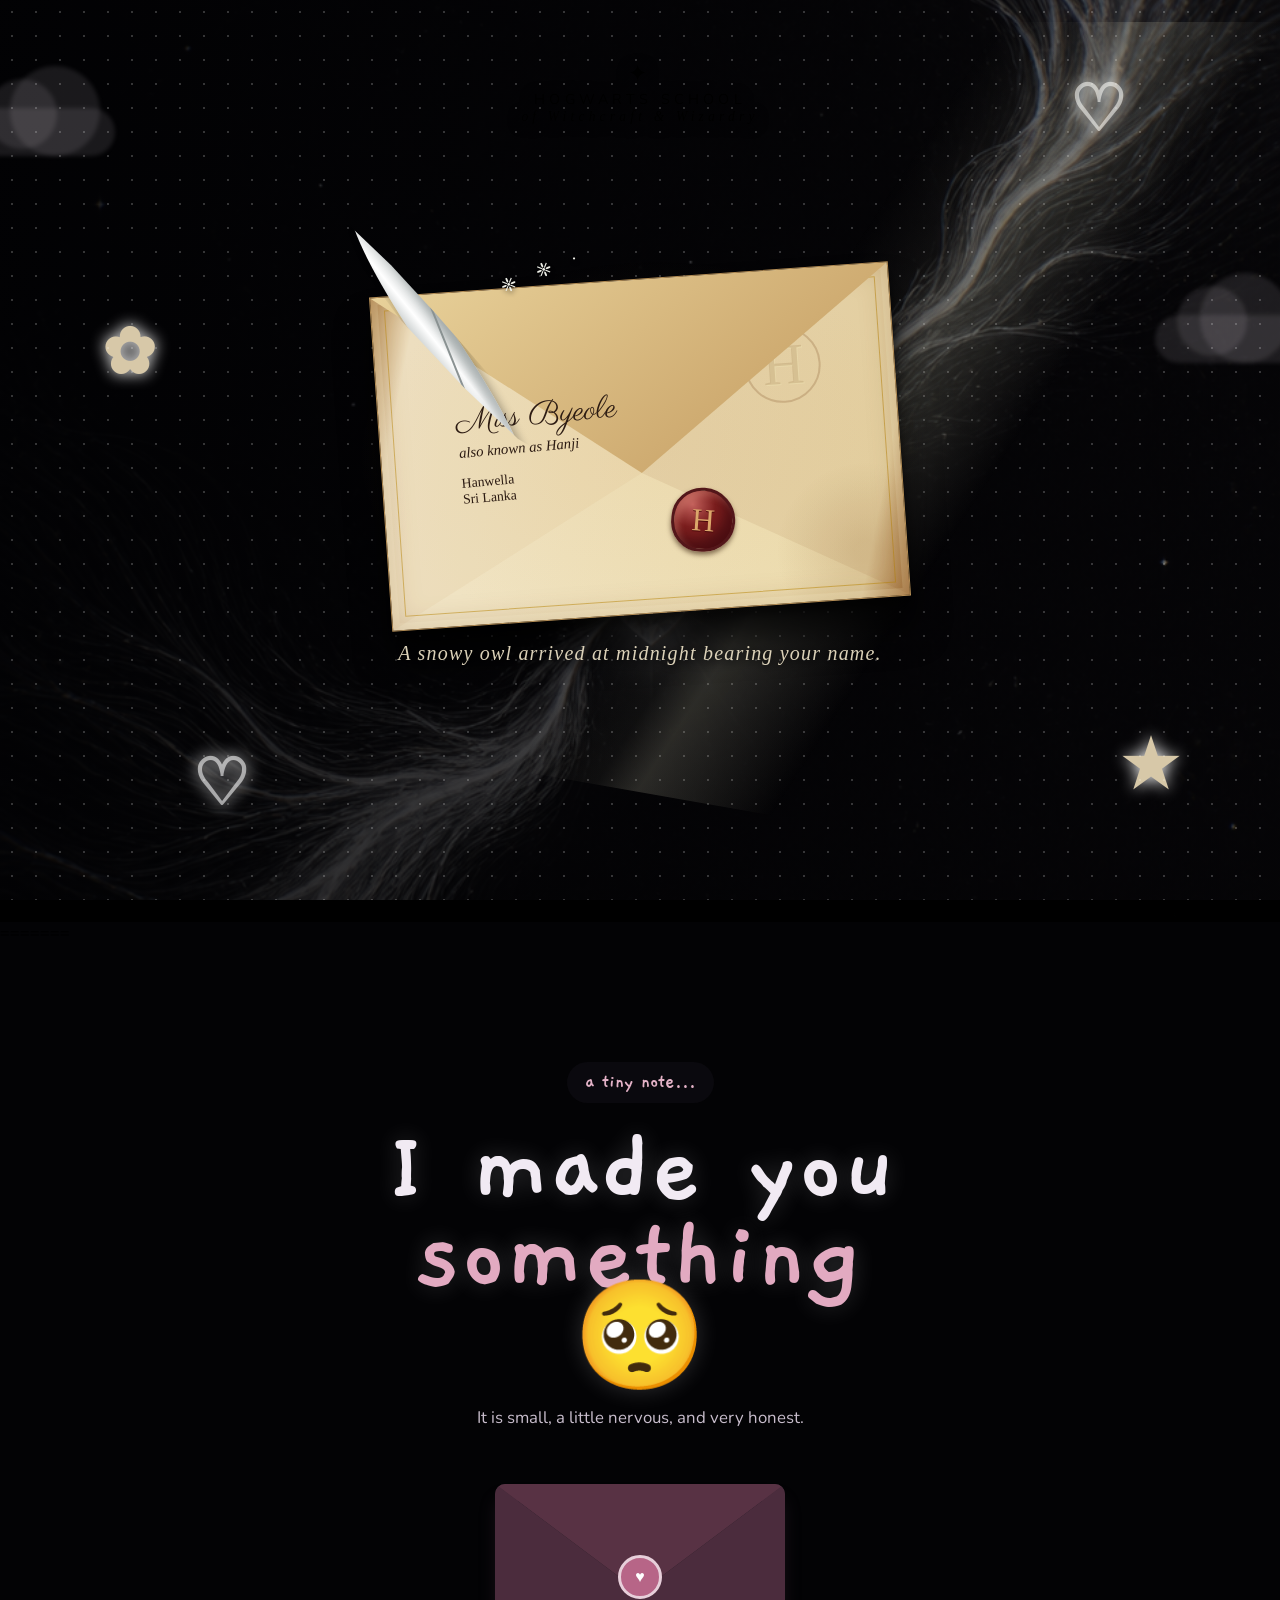
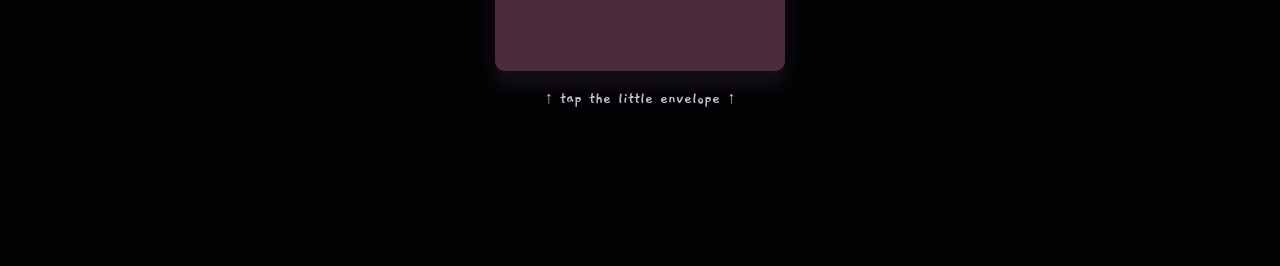
==== commit c2eb520d: "Merge branch 'main' of https://github.com/ZeroTrace0245/Just-things" ====
--- a/index.html
+++ b/index.html
@@ -1 +1,51 @@
+<<<<<<< HEAD
 <!doctype html><html lang="en"><head><meta charset="UTF-8"><meta name="viewport" content="width=device-width,initial-scale=1"><meta name="description" content="A moonlit letter for Byeole."><title>A Letter for Byeole</title><link rel="preconnect" href="https://fonts.googleapis.com"><link rel="preconnect" href="https://fonts.gstatic.com" crossorigin><link href="https://fonts.googleapis.com/css2?family=Cinzel:wght@500;600;700&family=IM+Fell+English:ital@0;1&family=Parisienne&display=swap" rel="stylesheet"><link rel="stylesheet" href="style.css"><link rel="stylesheet" href="pages.css"><link rel="stylesheet" href="arrival-extra.css"></head><body><div class="scene arrival-scene delivered-scene"><div class="stars"></div><div class="moon"></div><div class="cloud one"></div><div class="cloud two"></div><div class="fog"></div><div class="castle-image"></div><div class="castle"><i></i><i></i><i></i><i></i><i></i><i></i></div><div class="moon-rays"></div><div class="ambient-feather" aria-hidden="true">❈</div><header class="masthead"><span>✦</span><p>HOGWARTS SCHOOL</p><small>of Witchcraft &amp; Wizardry</small></header><div class="owl-flight lowkey-owl" id="owlFlight" aria-hidden="true"><div class="owl" id="owl"><div class="wing left"></div><div class="wing right"></div><div class="owl-body"><div class="owl-face"><span class="eye left-eye"></span><span class="eye right-eye"></span><b class="beak"></b></div></div><div class="talons"></div></div></div><main class="delivered-experience"><a class="royal-envelope" href="letter.html" aria-label="Open Byeole's delivered letter"><span class="envelope-feather" aria-hidden="true"></span><span class="tiny-feathers" aria-hidden="true">❈　❈　·</span><span class="pressed-crest" aria-hidden="true">H</span><span class="recipient"><strong>Miss Byeole</strong><em>also known as Hanji</em><small>Hanwella<br>Sri Lanka</small></span><span class="fold fold-top"></span><span class="fold fold-left"></span><span class="fold fold-right"></span><span class="royal-seal">H</span></a><p class="arrival-promise">A snowy owl arrived at midnight bearing your name.</p></main></div><script src="script.js"></script></body></html>
+=======
+<!doctype html>
+<html lang="en">
+<head>
+  <meta charset="UTF-8"><meta name="viewport" content="width=device-width,initial-scale=1">
+  <meta name="description" content="A small, heartfelt apology letter.">
+  <title>A Small Sorry for You</title>
+  <link rel="preconnect" href="https://fonts.googleapis.com"><link rel="preconnect" href="https://fonts.gstatic.com" crossorigin>
+  <link href="https://fonts.googleapis.com/css2?family=Gaegu:wght@400;700&family=Nunito:wght@600;800&display=swap" rel="stylesheet">
+  <link rel="stylesheet" href="style.css">
+  <link rel="stylesheet" href="theme.css">
+</head>
+<body>
+  <div class="sky" aria-hidden="true"><i class="cloud one"></i><i class="cloud two"></i><b class="doodle d1">♡</b><b class="doodle d2">✿</b><b class="doodle d3">★</b><b class="doodle d4">♡</b></div>
+  <main class="page">
+    <section class="intro" id="intro" aria-labelledby="intro-title">
+      <div class="sticker">a tiny note...</div>
+      <h1 id="intro-title">I made you<br><span>something</span> 🥺</h1>
+      <p>It is small, a little nervous, and very honest.</p>
+      <button class="envelope" id="openLetter" type="button" aria-controls="letter" aria-expanded="false">
+        <span class="paper">for you ♡</span><span class="back"></span><span class="front"></span><span class="flap"></span><span class="seal">♥</span><span class="sr-only">Open my apology letter</span>
+      </button>
+      <p class="hint">↑ tap the little envelope ↑</p>
+    </section>
+    <article class="letter" id="letter" aria-hidden="true">
+      <i class="tape left" aria-hidden="true"></i><i class="tape right" aria-hidden="true"></i>
+      <button class="close" id="closeLetter" type="button" aria-label="Close letter">×</button>
+      <p class="date" id="today"></p><h2>Hey you,</h2>
+      <div class="letter__body">
+        <p>I’m really sorry for overthinking what you said. 🥺</p>
+        <p>When you said we have different music tastes, my brain made it feel much bigger than it really was.</p>
+        <p>Having different tastes does not mean there is anything wrong with us. You are allowed to love what you love, and I love that you are your own person.</p>
+        <p>I’m sorry if I made you feel uncomfortable or like you had to explain yourself. I never want something so small to turn into pressure for you.</p>
+        <p>I care about you a whole bunch. I’ll try harder to calm my noisy brain, listen with an open heart, and remember that we do not have to like every same song to understand each other.</p>
+        <figure class="heart-picture">
+          <img src="assets/celestial-heart.png" alt="A glowing heart surrounded by silver light in the night sky">
+          <figcaption>a little light for you ♡</figcaption>
+        </figure>
+        <p class="get-well">And please get well soon, okay? Rest lots, drink some water, and take good care of yourself. I hope every new day makes you feel a teeny bit stronger. God bless you and keep you safe. 🌙</p>
+        <p class="promise">Pinky promise. 🤙</p>
+      </div>
+      <p class="sign-off">I’m sorry,<br><span>your overthinking potato ♡</span></p>
+      <div class="reply"><button class="reply__button" id="replyButton" type="button">I read your tiny letter</button><p class="reply__message" id="replyMessage" aria-live="polite"></p></div>
+    </article>
+  </main>
+  <script src="script.js"></script>
+</body>
+</html>
+>>>>>>> c4ad0d093a59ea0d75d02c2bb611e0a932cacc9d
--- a/style.css
+++ b/style.css
@@ -1 +1,5 @@
+<<<<<<< HEAD
 :root{--gold:#d9b35b;--cream:#eee1bb;--ink:#22160d;--house:#7a1e27}*{box-sizing:border-box}body{margin:0;min-height:100vh;overflow:hidden;background:#02040c;color:var(--cream);font-family:Cinzel,serif}.scene{position:relative;min-height:100vh;overflow:hidden;background:radial-gradient(circle at 72% 17%,#334165 0 1%,transparent 15%),radial-gradient(ellipse at bottom,#17213a,#070b19 55%,#02030a);transition:background 1s}.stars{position:absolute;inset:0;background-image:radial-gradient(#fff 1px,transparent 1.8px),radial-gradient(#b8d4ff 1px,transparent 1.5px);background-size:95px 95px,137px 137px;opacity:.65;animation:twinkle 4s infinite}.moon{position:absolute;top:8%;right:16%;width:clamp(100px,15vw,210px);aspect-ratio:1;border-radius:50%;background:radial-gradient(circle at 37% 31%,#fffbe4,#e3ddc3 35%,#a8a28f 67%,#716f6a);box-shadow:0 0 38px #ecf2ff80,0 0 120px #7894d755}.cloud,.fog{position:absolute;border-radius:50%;filter:blur(20px);background:#b7c8e526}.cloud{width:45vw;height:12vh}.cloud.one{top:18%;left:-12%;animation:drift 20s linear infinite}.cloud.two{top:35%;right:-20%;animation:drift 25s linear infinite reverse}.fog{bottom:0;width:70vw;height:18vh;animation:drift 18s ease-in-out infinite alternate}.castle{position:absolute;bottom:17%;left:50%;width:min(64vw,720px);height:29vh;transform:translateX(-50%);background:#050713;clip-path:polygon(0 100%,0 70%,6% 70%,6% 53%,10% 53%,12% 21%,15% 53%,20% 53%,20% 70%,27% 70%,27% 36%,31% 36%,33% 4%,36% 36%,43% 36%,43% 58%,51% 58%,51% 26%,55% 26%,57% 0,59% 26%,64% 26%,64% 51%,70% 51%,70% 31%,74% 31%,76% 9%,78% 31%,83% 31%,83% 61%,91% 61%,91% 43%,94% 43%,96% 20%,98% 43%,100% 43%,100% 100%)}.castle i{position:absolute;width:4px;height:7px;background:#f4c96e;box-shadow:0 0 7px #f4c96e}.castle i:nth-child(1){left:33%;top:48%}.castle i:nth-child(2){left:47%;top:57%}.castle i:nth-child(3){left:58%;top:38%}.castle i:nth-child(4){left:73%;top:49%}.castle i:nth-child(5){left:15%;top:67%}.castle i:nth-child(6){left:87%;top:62%}.candles span{position:absolute;width:3px;height:26px;background:#e8d9a5;box-shadow:0 -11px 12px 5px #ffc765a8,0 0 14px #ffe7a5;animation:float 4s ease-in-out infinite}.candles span:nth-child(1){left:10%;top:26%}.candles span:nth-child(2){left:22%;top:14%;animation-delay:-1s}.candles span:nth-child(3){right:27%;top:39%;animation-delay:-2s}.candles span:nth-child(4){right:8%;top:28%;animation-delay:-3s}.candles span:nth-child(5){left:39%;top:19%}.masthead{position:absolute;z-index:3;top:36px;left:50%;transform:translateX(-50%);text-align:center;letter-spacing:.26em;text-shadow:0 2px 15px #000}.masthead p{margin:0;font-size:clamp(.65rem,1.2vw,.9rem)}.masthead small,.arrival-note,.open-hint{font:italic .85rem 'IM Fell English',serif}.masthead>span{color:var(--gold);font-size:1.45rem}.arrival-note,.open-hint{position:absolute;z-index:6;bottom:8vh;left:0;width:100%;margin:0;text-align:center;font-size:clamp(1rem,2vw,1.25rem);letter-spacing:.08em;transition:opacity .5s}.owl-flight{position:absolute;z-index:5;top:-15vh;left:3vw;width:180px;height:185px;transform:scale(.1);opacity:0;animation:owl-approach 7.5s cubic-bezier(.16,.72,.32,1) 1.4s forwards}.owl{position:absolute;inset:0;filter:drop-shadow(0 10px 11px #0009)}.owl-body{position:absolute;z-index:2;left:42px;top:25px;width:95px;height:103px;border-radius:48%;background:radial-gradient(circle at 35% 22%,#fff 0 5%,#dce0df 43%,#a4a9ae);box-shadow:inset -14px -8px 16px #6e747a70}.owl-face{position:absolute;left:14px;top:14px;width:66px;height:47px;border-radius:50%;background:#f5f2e7}.eye{position:absolute;top:12px;width:18px;height:18px;border:4px solid #d0a642;border-radius:50%;background:#16130e;box-shadow:inset 4px 3px #fff,0 0 7px #e5b84b}.left-eye{left:10px}.right-eye{right:10px}.beak{position:absolute;left:28px;bottom:-3px;border-left:6px solid transparent;border-right:6px solid transparent;border-top:11px solid #bd9a64}.wing{position:absolute;z-index:1;top:20px;width:70px;height:115px;border-radius:65% 15% 55% 40%;background:linear-gradient(90deg,#aeb4b6,#f6f5ee 72%,#92989e);transform-origin:50% 15%;animation:flap .55s ease-in-out infinite alternate}.wing.left{left:0;transform:rotate(-29deg)}.wing.right{right:0;transform:scaleX(-1) rotate(-29deg);animation-delay:-.22s}.talons{position:absolute;z-index:3;left:82px;bottom:3px;width:23px;height:21px;border-bottom:2px solid #8b7654;border-radius:50%}.delivered-envelope{position:absolute;z-index:5;left:46px;top:122px;width:104px;height:70px;padding:15px 7px 3px;background:#e4cb95;border:1px solid #8f6e42;color:#382514;text-align:center;font:10px 'IM Fell English',serif;box-shadow:0 8px 10px #0007;transform:rotate(-5deg)}.delivered-envelope b,.card-wax{position:absolute;display:grid;place-items:center;border-radius:50%;color:#e9b7a0;background:#722027;box-shadow:inset 2px 2px #bf625a80,0 1px 3px #0008;font:bold 12px 'IM Fell English',serif}.delivered-envelope b{bottom:6px;left:45px;width:18px;height:18px}.feather{position:absolute;color:#f1f3ec;font-size:15px;opacity:0;animation:feather 2s ease-in infinite}.feather.one{left:-35px;top:70px}.feather.two{right:-25px;top:60px;animation-delay:1s}.experience{position:relative;z-index:9;min-height:100vh;display:grid;place-items:center;pointer-events:none}.envelope-card{position:absolute;top:52%;left:50%;width:270px;height:174px;border:0;background:linear-gradient(145deg,#ebd8a1,#c8a56c);box-shadow:0 21px 28px #000a;transform:translate(-50%,-50%) scale(.7);opacity:0;cursor:pointer;pointer-events:auto;transition:.3s;animation:deliver .8s ease-out 8.5s forwards}.envelope-card:before,.card-flap{content:"";position:absolute;inset:0;background:linear-gradient(35deg,transparent 49%,#a77d48 50% 51%,transparent 52%),linear-gradient(-35deg,transparent 49%,#a77d48 50% 51%,transparent 52%)}.card-flap{clip-path:polygon(0 0,100% 0,50% 60%);background:#e4cc91;border-bottom:1px solid #a77d48}.card-letter{position:absolute;z-index:2;top:29px;left:30px;width:210px;height:112px;padding-top:57px;color:#543718;background:#f5ebc9;font:italic 1rem 'IM Fell English',serif;transition:.35s}.card-wax{z-index:4;left:calc(50% - 18px);top:77px;width:36px;height:36px}.envelope-card:hover{transform:translate(-50%,-54%) scale(.75);filter:brightness(1.12) drop-shadow(0 0 18px #eecf75)}.envelope-card:hover .card-letter{transform:translateY(-24px)}.open-hint{bottom:calc(50% - 145px);opacity:0;animation:show 1s ease 9s forwards}.letter{position:absolute;z-index:12;top:50%;left:50%;width:min(630px,90vw);max-height:88vh;overflow:auto;padding:42px clamp(29px,7vw,70px);color:var(--ink);background:radial-gradient(#8b633619 1px,transparent 1px),linear-gradient(90deg,#e2c993,#f8edca 7%,#f5e8c2 93%,#d8b879);background-size:5px 5px,100%;box-shadow:0 24px 60px #000c;opacity:0;pointer-events:none;transform:translate(-50%,-46%) scale(.3) rotate(-8deg);transition:.75s cubic-bezier(.15,.9,.3,1)}.letter:before{content:"";position:absolute;inset:9px;border:1px solid #a47740;pointer-events:none}.letter.is-open{opacity:1;pointer-events:auto;transform:translate(-50%,-50%) scale(1) rotate(-.4deg)}.letter-crest{position:relative;color:#8b652f;text-align:center;font-size:1.65rem}.letter-crest small{display:inline-grid;place-items:center;width:34px;height:34px;margin:0 8px;border:2px solid #8b652f;border-radius:50%;font-size:1rem}.letter-kicker{position:relative;margin:9px 0 27px;text-align:center;font-size:.65rem;font-weight:bold;letter-spacing:.12em}.letter-copy{position:relative;font:1.24rem/1.42 'IM Fell English',serif}.letter-copy p{margin:0 0 17px}.date{text-align:right;font-size:.9rem}.salutation{font-size:1.35rem}.signature{margin-top:29px!important}.signature span{font:2.1rem Parisienne,cursive;color:#563217}.ink-line{opacity:0}.letter.is-open .ink-line{animation:ink 1s steps(34,end) forwards}.letter.is-open .ink-line:nth-child(1){animation-delay:.65s}.letter.is-open .ink-line:nth-child(2){animation-delay:1.4s}.letter.is-open .ink-line:nth-child(3){animation-delay:2.2s}.letter.is-open .ink-line:nth-child(4){animation-delay:3.1s}.letter.is-open .ink-line:nth-child(5){animation-delay:3.8s}.letter-close{position:absolute;right:17px;top:13px;z-index:3;border:0;background:transparent;color:#624421;font-size:1.8rem;cursor:pointer}.journey-button{position:relative;display:block;margin:30px auto 0;padding:13px 22px;border:1px solid #cfa653;color:#f9eaca;background:linear-gradient(#563f21,#1c130b);font:600 .78rem Cinzel,serif;letter-spacing:.1em;cursor:pointer;box-shadow:0 5px 15px #2b160d80;transition:.25s}.journey-button:hover{transform:translateY(-3px)}.journey-button span{padding-left:15px;color:var(--gold);font-size:1.1rem}.sorting,.finale{position:absolute;z-index:11;top:50%;left:50%;width:min(800px,92vw);text-align:center;opacity:0;pointer-events:none;transform:translate(-50%,-46%) scale(.9);transition:.7s}.sorting.is-visible,.finale.is-visible{opacity:1;pointer-events:auto;transform:translate(-50%,-50%) scale(1)}.eyebrow{color:var(--gold);font-size:.67rem;letter-spacing:.24em}.sorting h1,.finale h1{margin:10px 0 34px;font:clamp(2rem,5vw,3.8rem)/1 'IM Fell English',serif;text-shadow:0 3px 18px #000}.house-grid{display:grid;grid-template-columns:repeat(4,1fr);gap:14px}.house-grid button{min-height:170px;border:1px solid #ffffff32;color:#f9edcf;background:#11182bc9;cursor:pointer;transition:.25s}.house-grid button:hover{transform:translateY(-8px);border-color:#e7c26e}.house-grid b{display:grid;place-items:center;width:48px;height:48px;margin:0 auto 12px;border:1px solid #e4c36e;border-radius:50%;color:#e4c36e;font:1.8rem 'IM Fell English',serif}.house-grid span,.house-grid small{display:block}.house-grid small{margin-top:5px;color:#c9bd9d;font:italic .8rem 'IM Fell English',serif}.finale p:not(.eyebrow){font:italic 1.2rem 'IM Fell English',serif}.patronus{color:#c3eaff;font-size:6rem;text-shadow:0 0 12px #fff,0 0 38px #74ccff;animation:patronus 2s infinite}.platform{position:absolute;z-index:20;inset:0;display:grid;place-content:center;text-align:center;opacity:0;pointer-events:none;background:radial-gradient(ellipse at 48% 52%,#593b2c,#19111a 52%,#050409)}.platform.is-visible{opacity:1;pointer-events:auto;transition:1.2s}.platform-sign{margin:auto;width:104px;height:104px;border:5px solid #eee1ba;border-radius:50%;color:#eee1ba;background:#241f42;font:4rem/92px 'IM Fell English',serif}.platform-sign span{font-size:1.8rem}.train{display:flex;gap:8px;margin:45px 0 15px}.train i{display:block;width:120px;height:68px;border:4px solid #8e4434;border-radius:12px 18px 0 0;background:linear-gradient(#4a2022 0 20%,#b48556 22% 28%,#1c1113 30%)}.platform p{font:italic 1.3rem 'IM Fell English',serif}@keyframes owl-approach{0%{opacity:0;transform:scale(.08)}10%{opacity:1}55%{transform:translate(45vw,30vh) scale(.55)}78%,91%{opacity:1;transform:translate(41vw,37vh) scale(1)}100%{opacity:0;transform:translate(82vw,8vh) scale(.7)}}@keyframes flap{to{transform:rotate(24deg)}}@keyframes feather{30%{opacity:.8}100%{transform:translate(-40px,100px) rotate(220deg);opacity:0}}@keyframes deliver{to{opacity:1;transform:translate(-50%,-50%) scale(1)}}@keyframes show{to{opacity:1}}@keyframes ink{to{opacity:1}}@keyframes float{50%{transform:translateY(-13px)}}@keyframes drift{to{transform:translateX(15vw)}}@keyframes twinkle{50%{opacity:.35}}@keyframes patronus{50%{transform:scale(1.08);opacity:.7}}.scene.gryffindor{background:radial-gradient(circle,#68232d,#17060a 70%)}.scene.ravenclaw{background:radial-gradient(circle,#19486d,#050b1c 70%)}.scene.hufflepuff{background:radial-gradient(circle,#5f4916,#100f08 70%)}.scene.slytherin{background:radial-gradient(circle,#154834,#04100b 70%)}.sr-only{position:absolute;width:1px;height:1px;overflow:hidden;clip:rect(0,0,0,0)}@media(max-width:650px){.masthead{top:23px}.moon{right:7%;top:10%}.castle{width:110vw;height:24vh;bottom:19%}.house-grid{grid-template-columns:repeat(2,1fr)}.house-grid button{min-height:125px}.owl-flight{left:-20vw}.letter{padding:36px 27px}.letter-copy{font-size:1.08rem}}@media(prefers-reduced-motion:reduce){*,*:before,*:after{animation-duration:.01ms!important;animation-iteration-count:1!important;transition-duration:.01ms!important}.owl-flight{display:none}.envelope-card{opacity:1;transform:translate(-50%,-50%)}}
+=======
+:root{--ink:#57445f;--pink:#ff8fb1;--dark:#e96391;--paper:#fffdf3;--yellow:#ffe58f}*{box-sizing:border-box}html{scroll-behavior:smooth}body{margin:0;min-height:100vh;overflow-x:hidden;color:var(--ink);background:linear-gradient(145deg,#cceffa,#fce1ee 52%,#fff0bd);font-family:Nunito,sans-serif}button{font:inherit}.sky{position:fixed;inset:0;overflow:hidden;pointer-events:none}.sky:after{content:"";position:absolute;inset:0;opacity:.2;background-image:radial-gradient(#fff 1.5px,transparent 1.5px);background-size:24px 24px}.cloud{position:absolute;width:150px;height:48px;border-radius:50px;background:#ffffffb8;animation:drift 16s ease-in-out infinite alternate}.cloud:before,.cloud:after{content:"";position:absolute;border-radius:50%;background:inherit}.cloud:before{width:70px;height:70px;left:22px;bottom:7px}.cloud:after{width:90px;height:90px;right:15px;bottom:0}.cloud.one{top:12%;left:-35px}.cloud.two{right:-25px;bottom:14%;animation-delay:-7s}.doodle{position:absolute;color:#ffffffe6;font:700 clamp(2rem,5vw,4rem) Gaegu,cursive;animation:float 4s ease-in-out infinite}.d1{top:8%;right:12%}.d2{top:35%;left:8%;color:#fff0a7;animation-delay:-1s}.d3{right:8%;bottom:10%;color:#fff0a7;animation-delay:-2s}.d4{left:15%;bottom:8%;animation-delay:-3s}.page{position:relative;z-index:1;min-height:100vh;display:grid;place-items:center;padding:42px 20px}.intro{width:min(620px,100%);text-align:center;transition:.45s}.intro.is-hidden{position:absolute;opacity:0;transform:scale(.85) rotate(-3deg);pointer-events:none}.sticker{display:inline-block;padding:8px 18px;border:2px dashed var(--dark);border-radius:99px;color:var(--dark);background:#ffffffb8;font:700 1.25rem Gaegu,cursive;animation:wiggle 2.2s ease-in-out infinite}h1,h2,.letter__body,.sign-off{font-family:Gaegu,cursive}h1{margin:22px 0 8px;font-size:clamp(3.4rem,11vw,6.7rem);line-height:.82;text-shadow:4px 5px #ffffffa6}h1 span,h2{color:var(--dark)}.intro>p{font-size:1.05rem}.envelope{position:relative;display:block;width:min(290px,75vw);aspect-ratio:1.55;margin:55px auto 0;padding:0;border:0;background:transparent;cursor:pointer;filter:drop-shadow(0 15px 8px #67445f2e);animation:bob 2.5s ease-in-out infinite;perspective:700px}.back,.front,.flap{position:absolute;inset:0;border:3px solid var(--dark);border-radius:10px}.back{background:#ffb4cb}.paper{position:absolute;z-index:1;left:7%;top:8%;width:86%;height:82%;padding-top:22px;border-radius:7px;color:var(--dark);background:var(--paper);font:700 1.7rem Gaegu,cursive;transition:.4s}.front{z-index:2;background:#ff9fbd;clip-path:polygon(0 0,50% 58%,100% 0,100% 100%,0 100%)}.flap{z-index:3;background:#ffc2d5;clip-path:polygon(0 0,100% 0,50% 58%);transform-origin:top}.seal{position:absolute;z-index:4;top:50%;left:50%;display:grid;place-items:center;width:44px;height:44px;border:3px solid #fff;border-radius:50%;color:#fff;background:var(--dark);transform:translate(-50%,-50%);transition:.25s}.envelope:hover .paper{transform:translateY(-22px)}.envelope:hover .seal{transform:translate(-50%,-50%) scale(1.12) rotate(8deg)}.hint{color:#8d728f!important;font:700 1.2rem Gaegu,cursive;animation:blink 1.5s infinite}.letter{position:relative;display:none;width:min(660px,100%);padding:clamp(38px,7vw,68px);border:3px solid #e9c7a9;border-radius:12px 26px 15px 22px;color:var(--ink);background-color:var(--paper);background-image:linear-gradient(#70b5de2e 1px,transparent 1px);background-size:100% 30px;box-shadow:12px 14px #63465e24;opacity:0;transform:translateY(30px) rotate(2deg) scale(.9)}.letter.is-visible{display:block;animation:pop .7s cubic-bezier(.18,.89,.32,1.28) .12s forwards}.tape{position:absolute;top:-17px;width:82px;height:34px;background:#ffe279c7}.tape.left{left:9%;transform:rotate(-8deg)}.tape.right{right:9%;transform:rotate(7deg)}.close{position:absolute;top:14px;right:18px;width:38px;height:38px;border:2px solid var(--dark);border-radius:50%;color:var(--dark);background:#fff0f4;font-size:1.5rem;cursor:pointer;transition:.2s}.close:hover{transform:rotate(12deg) scale(1.08)}.date{margin:0 0 18px;color:#9d849f;font-size:.72rem;letter-spacing:.12em;text-transform:uppercase}h2{margin:0 0 20px;font-size:clamp(2.8rem,8vw,4.5rem);line-height:.9}.letter__body{font-size:clamp(1.25rem,3vw,1.55rem);line-height:1.25}.letter__body p{margin:0 0 18px}.letter__body p:first-child{font-size:1.35em;font-weight:700}.promise{display:inline-block;padding:5px 15px;border-radius:12px;background:var(--yellow);font-weight:700;transform:rotate(-2deg)}.sign-off{margin:32px 0;font-size:1.35rem}.sign-off span{color:var(--dark);font-size:1.2em;font-weight:700}.reply{padding-top:22px;border-top:3px dashed #e8c9d2;text-align:center}.reply__button{padding:13px 19px;border:3px solid var(--dark);border-radius:14px;color:#fff;background:var(--pink);box-shadow:0 5px var(--dark);font-weight:800;cursor:pointer;transition:.15s}.reply__button:hover{transform:translateY(-2px);box-shadow:0 7px var(--dark)}.reply__button:active{transform:translateY(4px);box-shadow:0 1px var(--dark)}.reply__message{min-height:1.5em;margin:20px 0 0;color:var(--dark);font:700 1.45rem Gaegu,cursive}.reply__message:not(:empty){animation:msg .5s}.sr-only{position:absolute;width:1px;height:1px;overflow:hidden;clip:rect(0,0,0,0)}:focus-visible{outline:3px dashed #67485f;outline-offset:6px}@keyframes float{50%{transform:translateY(-18px) rotate(10deg)}}@keyframes drift{to{transform:translateX(70px)}}@keyframes wiggle{50%{transform:rotate(3deg) scale(1.04)}}@keyframes bob{50%{transform:translateY(-9px) rotate(1deg)}}@keyframes blink{50%{opacity:.45}}@keyframes pop{to{opacity:1;transform:translateY(0) rotate(-.5deg) scale(1)}}@keyframes msg{from{transform:scale(.4);opacity:0}}@media(max-width:560px){.page{padding:30px 14px}.letter{padding:48px 24px 34px;box-shadow:7px 9px #63465e24}}@media(prefers-reduced-motion:reduce){*,*:before,*:after{animation-duration:.01ms!important;animation-iteration-count:1!important;transition-duration:.01ms!important}}
+>>>>>>> c4ad0d093a59ea0d75d02c2bb611e0a932cacc9d
--- a/style.css
+++ b/style.css
@@ -1 +1,5 @@
+<<<<<<< HEAD
 :root{--gold:#d9b35b;--cream:#eee1bb;--ink:#22160d;--house:#7a1e27}*{box-sizing:border-box}body{margin:0;min-height:100vh;overflow:hidden;background:#02040c;color:var(--cream);font-family:Cinzel,serif}.scene{position:relative;min-height:100vh;overflow:hidden;background:radial-gradient(circle at 72% 17%,#334165 0 1%,transparent 15%),radial-gradient(ellipse at bottom,#17213a,#070b19 55%,#02030a);transition:background 1s}.stars{position:absolute;inset:0;background-image:radial-gradient(#fff 1px,transparent 1.8px),radial-gradient(#b8d4ff 1px,transparent 1.5px);background-size:95px 95px,137px 137px;opacity:.65;animation:twinkle 4s infinite}.moon{position:absolute;top:8%;right:16%;width:clamp(100px,15vw,210px);aspect-ratio:1;border-radius:50%;background:radial-gradient(circle at 37% 31%,#fffbe4,#e3ddc3 35%,#a8a28f 67%,#716f6a);box-shadow:0 0 38px #ecf2ff80,0 0 120px #7894d755}.cloud,.fog{position:absolute;border-radius:50%;filter:blur(20px);background:#b7c8e526}.cloud{width:45vw;height:12vh}.cloud.one{top:18%;left:-12%;animation:drift 20s linear infinite}.cloud.two{top:35%;right:-20%;animation:drift 25s linear infinite reverse}.fog{bottom:0;width:70vw;height:18vh;animation:drift 18s ease-in-out infinite alternate}.castle{position:absolute;bottom:17%;left:50%;width:min(64vw,720px);height:29vh;transform:translateX(-50%);background:#050713;clip-path:polygon(0 100%,0 70%,6% 70%,6% 53%,10% 53%,12% 21%,15% 53%,20% 53%,20% 70%,27% 70%,27% 36%,31% 36%,33% 4%,36% 36%,43% 36%,43% 58%,51% 58%,51% 26%,55% 26%,57% 0,59% 26%,64% 26%,64% 51%,70% 51%,70% 31%,74% 31%,76% 9%,78% 31%,83% 31%,83% 61%,91% 61%,91% 43%,94% 43%,96% 20%,98% 43%,100% 43%,100% 100%)}.castle i{position:absolute;width:4px;height:7px;background:#f4c96e;box-shadow:0 0 7px #f4c96e}.castle i:nth-child(1){left:33%;top:48%}.castle i:nth-child(2){left:47%;top:57%}.castle i:nth-child(3){left:58%;top:38%}.castle i:nth-child(4){left:73%;top:49%}.castle i:nth-child(5){left:15%;top:67%}.castle i:nth-child(6){left:87%;top:62%}.candles span{position:absolute;width:3px;height:26px;background:#e8d9a5;box-shadow:0 -11px 12px 5px #ffc765a8,0 0 14px #ffe7a5;animation:float 4s ease-in-out infinite}.candles span:nth-child(1){left:10%;top:26%}.candles span:nth-child(2){left:22%;top:14%;animation-delay:-1s}.candles span:nth-child(3){right:27%;top:39%;animation-delay:-2s}.candles span:nth-child(4){right:8%;top:28%;animation-delay:-3s}.candles span:nth-child(5){left:39%;top:19%}.masthead{position:absolute;z-index:3;top:36px;left:50%;transform:translateX(-50%);text-align:center;letter-spacing:.26em;text-shadow:0 2px 15px #000}.masthead p{margin:0;font-size:clamp(.65rem,1.2vw,.9rem)}.masthead small,.arrival-note,.open-hint{font:italic .85rem 'IM Fell English',serif}.masthead>span{color:var(--gold);font-size:1.45rem}.arrival-note,.open-hint{position:absolute;z-index:6;bottom:8vh;left:0;width:100%;margin:0;text-align:center;font-size:clamp(1rem,2vw,1.25rem);letter-spacing:.08em;transition:opacity .5s}.owl-flight{position:absolute;z-index:5;top:-15vh;left:3vw;width:180px;height:185px;transform:scale(.1);opacity:0;animation:owl-approach 7.5s cubic-bezier(.16,.72,.32,1) 1.4s forwards}.owl{position:absolute;inset:0;filter:drop-shadow(0 10px 11px #0009)}.owl-body{position:absolute;z-index:2;left:42px;top:25px;width:95px;height:103px;border-radius:48%;background:radial-gradient(circle at 35% 22%,#fff 0 5%,#dce0df 43%,#a4a9ae);box-shadow:inset -14px -8px 16px #6e747a70}.owl-face{position:absolute;left:14px;top:14px;width:66px;height:47px;border-radius:50%;background:#f5f2e7}.eye{position:absolute;top:12px;width:18px;height:18px;border:4px solid #d0a642;border-radius:50%;background:#16130e;box-shadow:inset 4px 3px #fff,0 0 7px #e5b84b}.left-eye{left:10px}.right-eye{right:10px}.beak{position:absolute;left:28px;bottom:-3px;border-left:6px solid transparent;border-right:6px solid transparent;border-top:11px solid #bd9a64}.wing{position:absolute;z-index:1;top:20px;width:70px;height:115px;border-radius:65% 15% 55% 40%;background:linear-gradient(90deg,#aeb4b6,#f6f5ee 72%,#92989e);transform-origin:50% 15%;animation:flap .55s ease-in-out infinite alternate}.wing.left{left:0;transform:rotate(-29deg)}.wing.right{right:0;transform:scaleX(-1) rotate(-29deg);animation-delay:-.22s}.talons{position:absolute;z-index:3;left:82px;bottom:3px;width:23px;height:21px;border-bottom:2px solid #8b7654;border-radius:50%}.delivered-envelope{position:absolute;z-index:5;left:46px;top:122px;width:104px;height:70px;padding:15px 7px 3px;background:#e4cb95;border:1px solid #8f6e42;color:#382514;text-align:center;font:10px 'IM Fell English',serif;box-shadow:0 8px 10px #0007;transform:rotate(-5deg)}.delivered-envelope b,.card-wax{position:absolute;display:grid;place-items:center;border-radius:50%;color:#e9b7a0;background:#722027;box-shadow:inset 2px 2px #bf625a80,0 1px 3px #0008;font:bold 12px 'IM Fell English',serif}.delivered-envelope b{bottom:6px;left:45px;width:18px;height:18px}.feather{position:absolute;color:#f1f3ec;font-size:15px;opacity:0;animation:feather 2s ease-in infinite}.feather.one{left:-35px;top:70px}.feather.two{right:-25px;top:60px;animation-delay:1s}.experience{position:relative;z-index:9;min-height:100vh;display:grid;place-items:center;pointer-events:none}.envelope-card{position:absolute;top:52%;left:50%;width:270px;height:174px;border:0;background:linear-gradient(145deg,#ebd8a1,#c8a56c);box-shadow:0 21px 28px #000a;transform:translate(-50%,-50%) scale(.7);opacity:0;cursor:pointer;pointer-events:auto;transition:.3s;animation:deliver .8s ease-out 8.5s forwards}.envelope-card:before,.card-flap{content:"";position:absolute;inset:0;background:linear-gradient(35deg,transparent 49%,#a77d48 50% 51%,transparent 52%),linear-gradient(-35deg,transparent 49%,#a77d48 50% 51%,transparent 52%)}.card-flap{clip-path:polygon(0 0,100% 0,50% 60%);background:#e4cc91;border-bottom:1px solid #a77d48}.card-letter{position:absolute;z-index:2;top:29px;left:30px;width:210px;height:112px;padding-top:57px;color:#543718;background:#f5ebc9;font:italic 1rem 'IM Fell English',serif;transition:.35s}.card-wax{z-index:4;left:calc(50% - 18px);top:77px;width:36px;height:36px}.envelope-card:hover{transform:translate(-50%,-54%) scale(.75);filter:brightness(1.12) drop-shadow(0 0 18px #eecf75)}.envelope-card:hover .card-letter{transform:translateY(-24px)}.open-hint{bottom:calc(50% - 145px);opacity:0;animation:show 1s ease 9s forwards}.letter{position:absolute;z-index:12;top:50%;left:50%;width:min(630px,90vw);max-height:88vh;overflow:auto;padding:42px clamp(29px,7vw,70px);color:var(--ink);background:radial-gradient(#8b633619 1px,transparent 1px),linear-gradient(90deg,#e2c993,#f8edca 7%,#f5e8c2 93%,#d8b879);background-size:5px 5px,100%;box-shadow:0 24px 60px #000c;opacity:0;pointer-events:none;transform:translate(-50%,-46%) scale(.3) rotate(-8deg);transition:.75s cubic-bezier(.15,.9,.3,1)}.letter:before{content:"";position:absolute;inset:9px;border:1px solid #a47740;pointer-events:none}.letter.is-open{opacity:1;pointer-events:auto;transform:translate(-50%,-50%) scale(1) rotate(-.4deg)}.letter-crest{position:relative;color:#8b652f;text-align:center;font-size:1.65rem}.letter-crest small{display:inline-grid;place-items:center;width:34px;height:34px;margin:0 8px;border:2px solid #8b652f;border-radius:50%;font-size:1rem}.letter-kicker{position:relative;margin:9px 0 27px;text-align:center;font-size:.65rem;font-weight:bold;letter-spacing:.12em}.letter-copy{position:relative;font:1.24rem/1.42 'IM Fell English',serif}.letter-copy p{margin:0 0 17px}.date{text-align:right;font-size:.9rem}.salutation{font-size:1.35rem}.signature{margin-top:29px!important}.signature span{font:2.1rem Parisienne,cursive;color:#563217}.ink-line{opacity:0}.letter.is-open .ink-line{animation:ink 1s steps(34,end) forwards}.letter.is-open .ink-line:nth-child(1){animation-delay:.65s}.letter.is-open .ink-line:nth-child(2){animation-delay:1.4s}.letter.is-open .ink-line:nth-child(3){animation-delay:2.2s}.letter.is-open .ink-line:nth-child(4){animation-delay:3.1s}.letter.is-open .ink-line:nth-child(5){animation-delay:3.8s}.letter-close{position:absolute;right:17px;top:13px;z-index:3;border:0;background:transparent;color:#624421;font-size:1.8rem;cursor:pointer}.journey-button{position:relative;display:block;margin:30px auto 0;padding:13px 22px;border:1px solid #cfa653;color:#f9eaca;background:linear-gradient(#563f21,#1c130b);font:600 .78rem Cinzel,serif;letter-spacing:.1em;cursor:pointer;box-shadow:0 5px 15px #2b160d80;transition:.25s}.journey-button:hover{transform:translateY(-3px)}.journey-button span{padding-left:15px;color:var(--gold);font-size:1.1rem}.sorting,.finale{position:absolute;z-index:11;top:50%;left:50%;width:min(800px,92vw);text-align:center;opacity:0;pointer-events:none;transform:translate(-50%,-46%) scale(.9);transition:.7s}.sorting.is-visible,.finale.is-visible{opacity:1;pointer-events:auto;transform:translate(-50%,-50%) scale(1)}.eyebrow{color:var(--gold);font-size:.67rem;letter-spacing:.24em}.sorting h1,.finale h1{margin:10px 0 34px;font:clamp(2rem,5vw,3.8rem)/1 'IM Fell English',serif;text-shadow:0 3px 18px #000}.house-grid{display:grid;grid-template-columns:repeat(4,1fr);gap:14px}.house-grid button{min-height:170px;border:1px solid #ffffff32;color:#f9edcf;background:#11182bc9;cursor:pointer;transition:.25s}.house-grid button:hover{transform:translateY(-8px);border-color:#e7c26e}.house-grid b{display:grid;place-items:center;width:48px;height:48px;margin:0 auto 12px;border:1px solid #e4c36e;border-radius:50%;color:#e4c36e;font:1.8rem 'IM Fell English',serif}.house-grid span,.house-grid small{display:block}.house-grid small{margin-top:5px;color:#c9bd9d;font:italic .8rem 'IM Fell English',serif}.finale p:not(.eyebrow){font:italic 1.2rem 'IM Fell English',serif}.patronus{color:#c3eaff;font-size:6rem;text-shadow:0 0 12px #fff,0 0 38px #74ccff;animation:patronus 2s infinite}.platform{position:absolute;z-index:20;inset:0;display:grid;place-content:center;text-align:center;opacity:0;pointer-events:none;background:radial-gradient(ellipse at 48% 52%,#593b2c,#19111a 52%,#050409)}.platform.is-visible{opacity:1;pointer-events:auto;transition:1.2s}.platform-sign{margin:auto;width:104px;height:104px;border:5px solid #eee1ba;border-radius:50%;color:#eee1ba;background:#241f42;font:4rem/92px 'IM Fell English',serif}.platform-sign span{font-size:1.8rem}.train{display:flex;gap:8px;margin:45px 0 15px}.train i{display:block;width:120px;height:68px;border:4px solid #8e4434;border-radius:12px 18px 0 0;background:linear-gradient(#4a2022 0 20%,#b48556 22% 28%,#1c1113 30%)}.platform p{font:italic 1.3rem 'IM Fell English',serif}@keyframes owl-approach{0%{opacity:0;transform:scale(.08)}10%{opacity:1}55%{transform:translate(45vw,30vh) scale(.55)}78%,91%{opacity:1;transform:translate(41vw,37vh) scale(1)}100%{opacity:0;transform:translate(82vw,8vh) scale(.7)}}@keyframes flap{to{transform:rotate(24deg)}}@keyframes feather{30%{opacity:.8}100%{transform:translate(-40px,100px) rotate(220deg);opacity:0}}@keyframes deliver{to{opacity:1;transform:translate(-50%,-50%) scale(1)}}@keyframes show{to{opacity:1}}@keyframes ink{to{opacity:1}}@keyframes float{50%{transform:translateY(-13px)}}@keyframes drift{to{transform:translateX(15vw)}}@keyframes twinkle{50%{opacity:.35}}@keyframes patronus{50%{transform:scale(1.08);opacity:.7}}.scene.gryffindor{background:radial-gradient(circle,#68232d,#17060a 70%)}.scene.ravenclaw{background:radial-gradient(circle,#19486d,#050b1c 70%)}.scene.hufflepuff{background:radial-gradient(circle,#5f4916,#100f08 70%)}.scene.slytherin{background:radial-gradient(circle,#154834,#04100b 70%)}.sr-only{position:absolute;width:1px;height:1px;overflow:hidden;clip:rect(0,0,0,0)}@media(max-width:650px){.masthead{top:23px}.moon{right:7%;top:10%}.castle{width:110vw;height:24vh;bottom:19%}.house-grid{grid-template-columns:repeat(2,1fr)}.house-grid button{min-height:125px}.owl-flight{left:-20vw}.letter{padding:36px 27px}.letter-copy{font-size:1.08rem}}@media(prefers-reduced-motion:reduce){*,*:before,*:after{animation-duration:.01ms!important;animation-iteration-count:1!important;transition-duration:.01ms!important}.owl-flight{display:none}.envelope-card{opacity:1;transform:translate(-50%,-50%)}}
+=======
+:root{--ink:#57445f;--pink:#ff8fb1;--dark:#e96391;--paper:#fffdf3;--yellow:#ffe58f}*{box-sizing:border-box}html{scroll-behavior:smooth}body{margin:0;min-height:100vh;overflow-x:hidden;color:var(--ink);background:linear-gradient(145deg,#cceffa,#fce1ee 52%,#fff0bd);font-family:Nunito,sans-serif}button{font:inherit}.sky{position:fixed;inset:0;overflow:hidden;pointer-events:none}.sky:after{content:"";position:absolute;inset:0;opacity:.2;background-image:radial-gradient(#fff 1.5px,transparent 1.5px);background-size:24px 24px}.cloud{position:absolute;width:150px;height:48px;border-radius:50px;background:#ffffffb8;animation:drift 16s ease-in-out infinite alternate}.cloud:before,.cloud:after{content:"";position:absolute;border-radius:50%;background:inherit}.cloud:before{width:70px;height:70px;left:22px;bottom:7px}.cloud:after{width:90px;height:90px;right:15px;bottom:0}.cloud.one{top:12%;left:-35px}.cloud.two{right:-25px;bottom:14%;animation-delay:-7s}.doodle{position:absolute;color:#ffffffe6;font:700 clamp(2rem,5vw,4rem) Gaegu,cursive;animation:float 4s ease-in-out infinite}.d1{top:8%;right:12%}.d2{top:35%;left:8%;color:#fff0a7;animation-delay:-1s}.d3{right:8%;bottom:10%;color:#fff0a7;animation-delay:-2s}.d4{left:15%;bottom:8%;animation-delay:-3s}.page{position:relative;z-index:1;min-height:100vh;display:grid;place-items:center;padding:42px 20px}.intro{width:min(620px,100%);text-align:center;transition:.45s}.intro.is-hidden{position:absolute;opacity:0;transform:scale(.85) rotate(-3deg);pointer-events:none}.sticker{display:inline-block;padding:8px 18px;border:2px dashed var(--dark);border-radius:99px;color:var(--dark);background:#ffffffb8;font:700 1.25rem Gaegu,cursive;animation:wiggle 2.2s ease-in-out infinite}h1,h2,.letter__body,.sign-off{font-family:Gaegu,cursive}h1{margin:22px 0 8px;font-size:clamp(3.4rem,11vw,6.7rem);line-height:.82;text-shadow:4px 5px #ffffffa6}h1 span,h2{color:var(--dark)}.intro>p{font-size:1.05rem}.envelope{position:relative;display:block;width:min(290px,75vw);aspect-ratio:1.55;margin:55px auto 0;padding:0;border:0;background:transparent;cursor:pointer;filter:drop-shadow(0 15px 8px #67445f2e);animation:bob 2.5s ease-in-out infinite;perspective:700px}.back,.front,.flap{position:absolute;inset:0;border:3px solid var(--dark);border-radius:10px}.back{background:#ffb4cb}.paper{position:absolute;z-index:1;left:7%;top:8%;width:86%;height:82%;padding-top:22px;border-radius:7px;color:var(--dark);background:var(--paper);font:700 1.7rem Gaegu,cursive;transition:.4s}.front{z-index:2;background:#ff9fbd;clip-path:polygon(0 0,50% 58%,100% 0,100% 100%,0 100%)}.flap{z-index:3;background:#ffc2d5;clip-path:polygon(0 0,100% 0,50% 58%);transform-origin:top}.seal{position:absolute;z-index:4;top:50%;left:50%;display:grid;place-items:center;width:44px;height:44px;border:3px solid #fff;border-radius:50%;color:#fff;background:var(--dark);transform:translate(-50%,-50%);transition:.25s}.envelope:hover .paper{transform:translateY(-22px)}.envelope:hover .seal{transform:translate(-50%,-50%) scale(1.12) rotate(8deg)}.hint{color:#8d728f!important;font:700 1.2rem Gaegu,cursive;animation:blink 1.5s infinite}.letter{position:relative;display:none;width:min(660px,100%);padding:clamp(38px,7vw,68px);border:3px solid #e9c7a9;border-radius:12px 26px 15px 22px;color:var(--ink);background-color:var(--paper);background-image:linear-gradient(#70b5de2e 1px,transparent 1px);background-size:100% 30px;box-shadow:12px 14px #63465e24;opacity:0;transform:translateY(30px) rotate(2deg) scale(.9)}.letter.is-visible{display:block;animation:pop .7s cubic-bezier(.18,.89,.32,1.28) .12s forwards}.tape{position:absolute;top:-17px;width:82px;height:34px;background:#ffe279c7}.tape.left{left:9%;transform:rotate(-8deg)}.tape.right{right:9%;transform:rotate(7deg)}.close{position:absolute;top:14px;right:18px;width:38px;height:38px;border:2px solid var(--dark);border-radius:50%;color:var(--dark);background:#fff0f4;font-size:1.5rem;cursor:pointer;transition:.2s}.close:hover{transform:rotate(12deg) scale(1.08)}.date{margin:0 0 18px;color:#9d849f;font-size:.72rem;letter-spacing:.12em;text-transform:uppercase}h2{margin:0 0 20px;font-size:clamp(2.8rem,8vw,4.5rem);line-height:.9}.letter__body{font-size:clamp(1.25rem,3vw,1.55rem);line-height:1.25}.letter__body p{margin:0 0 18px}.letter__body p:first-child{font-size:1.35em;font-weight:700}.promise{display:inline-block;padding:5px 15px;border-radius:12px;background:var(--yellow);font-weight:700;transform:rotate(-2deg)}.sign-off{margin:32px 0;font-size:1.35rem}.sign-off span{color:var(--dark);font-size:1.2em;font-weight:700}.reply{padding-top:22px;border-top:3px dashed #e8c9d2;text-align:center}.reply__button{padding:13px 19px;border:3px solid var(--dark);border-radius:14px;color:#fff;background:var(--pink);box-shadow:0 5px var(--dark);font-weight:800;cursor:pointer;transition:.15s}.reply__button:hover{transform:translateY(-2px);box-shadow:0 7px var(--dark)}.reply__button:active{transform:translateY(4px);box-shadow:0 1px var(--dark)}.reply__message{min-height:1.5em;margin:20px 0 0;color:var(--dark);font:700 1.45rem Gaegu,cursive}.reply__message:not(:empty){animation:msg .5s}.sr-only{position:absolute;width:1px;height:1px;overflow:hidden;clip:rect(0,0,0,0)}:focus-visible{outline:3px dashed #67485f;outline-offset:6px}@keyframes float{50%{transform:translateY(-18px) rotate(10deg)}}@keyframes drift{to{transform:translateX(70px)}}@keyframes wiggle{50%{transform:rotate(3deg) scale(1.04)}}@keyframes bob{50%{transform:translateY(-9px) rotate(1deg)}}@keyframes blink{50%{opacity:.45}}@keyframes pop{to{opacity:1;transform:translateY(0) rotate(-.5deg) scale(1)}}@keyframes msg{from{transform:scale(.4);opacity:0}}@media(max-width:560px){.page{padding:30px 14px}.letter{padding:48px 24px 34px;box-shadow:7px 9px #63465e24}}@media(prefers-reduced-motion:reduce){*,*:before,*:after{animation-duration:.01ms!important;animation-iteration-count:1!important;transition-duration:.01ms!important}}
+>>>>>>> c4ad0d093a59ea0d75d02c2bb611e0a932cacc9d
--- a/theme.css
+++ b/theme.css
@@ -0,0 +1,29 @@
+<<<<<<< HEAD
+/* Theme tokens live in style.css so the selected house can recolor the sky. */
+=======
+/* Soft midnight theme layered over the playful base design. */
+:root { --ink:#eee9f4; --pink:#c77d9b; --dark:#e1a4be; --paper:#131218; --yellow:#4a3d4c; }
+body { color:var(--ink); background:#030305; }
+.sky { background:linear-gradient(90deg,#020204e8,#09080c8c),url('assets/celestial-heart.png') center/cover no-repeat; animation:bg-breathe 12s ease-in-out infinite alternate; }
+.cloud { background:#ddd9e21c; filter:blur(2px); }
+.doodle { color:#ffffff91; text-shadow:0 0 16px #fff; }
+.d2,.d3 { color:#d7c8a8; }
+.sticker { color:#e3b2c7; background:#0d0c11c9; border-color:#a97b91; }
+h1 { color:#f1eaf3; text-shadow:0 0 25px #ffffff2e; }
+h1 span,h2 { color:#e2aac1; }
+.intro>p,.hint { color:#c8bdcc!important; }
+.back { background:#332430; }.front { background:#4b2c3d; }.flap { background:#583244; }
+.paper { color:#e3b2c7; background:#17151b; }.seal { background:#b76587; border-color:#e7cfda; }
+.letter { border-color:#716573; color:#ebe5ef; background-color:#121116; background-image:linear-gradient(#c8b4ce12 1px,transparent 1px); box-shadow:0 20px 60px #000,10px 12px #ffffff0d; }
+.tape { background:#aa927d70; }.close { color:#e3b2c7; background:#211821; border-color:#a76783; }
+.date { color:#958a99; }.promise { color:#f3eaf1; background:#443745; }
+.reply { border-color:#695664; }.reply__button { background:#8f4e6b; border-color:#d49bb3; box-shadow:0 5px #4a2938; }
+.reply__button:hover { box-shadow:0 7px #4a2938; }.reply__message,.sign-off span { color:#e2aac1; }
+.heart-picture { position:relative; margin:28px auto; width:min(310px,90%); padding:8px 8px 13px; border:1px solid #716573; background:#09090b; box-shadow:0 14px 35px #000; transform:rotate(-1.5deg); }
+.heart-picture img { display:block; width:100%; max-height:330px; object-fit:cover; object-position:center 58%; filter:saturate(.7) contrast(1.08); }
+.heart-picture figcaption { padding-top:9px; color:#cfc3d2; text-align:center; font:700 1.2rem Gaegu,cursive; }
+.heart-picture::after { content:'♡'; position:absolute; right:-13px; bottom:-15px; color:#efbfd1; font-size:2.2rem; text-shadow:0 0 12px #fff; }
+.get-well { padding:15px 18px; border-left:3px solid #d19ab2; border-radius:0 12px 12px 0; background:#ffffff08; }
+@keyframes bg-breathe { to { background-position:52% center; filter:brightness(1.12); } }
+@media (prefers-reduced-motion:reduce) { .sky { animation:none; } }
+>>>>>>> c4ad0d093a59ea0d75d02c2bb611e0a932cacc9d
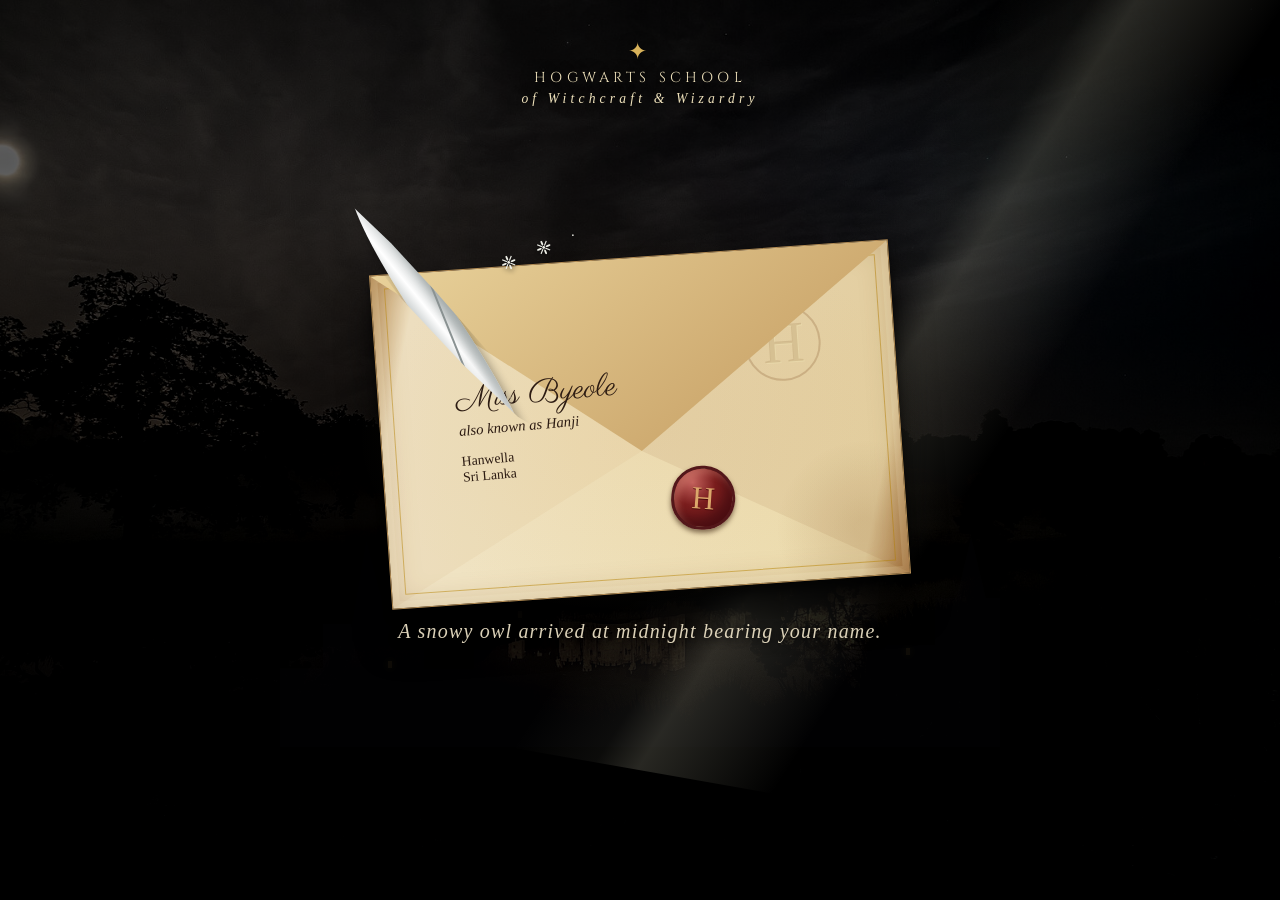
==== commit 41c05c62: "Resolve accidental merge-conflict content" ====
--- a/index.html
+++ b/index.html
@@ -1,51 +1 @@
-<<<<<<< HEAD
-<!doctype html><html lang="en"><head><meta charset="UTF-8"><meta name="viewport" content="width=device-width,initial-scale=1"><meta name="description" content="A moonlit letter for Byeole."><title>A Letter for Byeole</title><link rel="preconnect" href="https://fonts.googleapis.com"><link rel="preconnect" href="https://fonts.gstatic.com" crossorigin><link href="https://fonts.googleapis.com/css2?family=Cinzel:wght@500;600;700&family=IM+Fell+English:ital@0;1&family=Parisienne&display=swap" rel="stylesheet"><link rel="stylesheet" href="style.css"><link rel="stylesheet" href="pages.css"><link rel="stylesheet" href="arrival-extra.css"></head><body><div class="scene arrival-scene delivered-scene"><div class="stars"></div><div class="moon"></div><div class="cloud one"></div><div class="cloud two"></div><div class="fog"></div><div class="castle-image"></div><div class="castle"><i></i><i></i><i></i><i></i><i></i><i></i></div><div class="moon-rays"></div><div class="ambient-feather" aria-hidden="true">❈</div><header class="masthead"><span>✦</span><p>HOGWARTS SCHOOL</p><small>of Witchcraft &amp; Wizardry</small></header><div class="owl-flight lowkey-owl" id="owlFlight" aria-hidden="true"><div class="owl" id="owl"><div class="wing left"></div><div class="wing right"></div><div class="owl-body"><div class="owl-face"><span class="eye left-eye"></span><span class="eye right-eye"></span><b class="beak"></b></div></div><div class="talons"></div></div></div><main class="delivered-experience"><a class="royal-envelope" href="letter.html" aria-label="Open Byeole's delivered letter"><span class="envelope-feather" aria-hidden="true"></span><span class="tiny-feathers" aria-hidden="true">❈　❈　·</span><span class="pressed-crest" aria-hidden="true">H</span><span class="recipient"><strong>Miss Byeole</strong><em>also known as Hanji</em><small>Hanwella<br>Sri Lanka</small></span><span class="fold fold-top"></span><span class="fold fold-left"></span><span class="fold fold-right"></span><span class="royal-seal">H</span></a><p class="arrival-promise">A snowy owl arrived at midnight bearing your name.</p></main></div><script src="script.js"></script></body></html>
-=======
-<!doctype html>
-<html lang="en">
-<head>
-  <meta charset="UTF-8"><meta name="viewport" content="width=device-width,initial-scale=1">
-  <meta name="description" content="A small, heartfelt apology letter.">
-  <title>A Small Sorry for You</title>
-  <link rel="preconnect" href="https://fonts.googleapis.com"><link rel="preconnect" href="https://fonts.gstatic.com" crossorigin>
-  <link href="https://fonts.googleapis.com/css2?family=Gaegu:wght@400;700&family=Nunito:wght@600;800&display=swap" rel="stylesheet">
-  <link rel="stylesheet" href="style.css">
-  <link rel="stylesheet" href="theme.css">
-</head>
-<body>
-  <div class="sky" aria-hidden="true"><i class="cloud one"></i><i class="cloud two"></i><b class="doodle d1">♡</b><b class="doodle d2">✿</b><b class="doodle d3">★</b><b class="doodle d4">♡</b></div>
-  <main class="page">
-    <section class="intro" id="intro" aria-labelledby="intro-title">
-      <div class="sticker">a tiny note...</div>
-      <h1 id="intro-title">I made you<br><span>something</span> 🥺</h1>
-      <p>It is small, a little nervous, and very honest.</p>
-      <button class="envelope" id="openLetter" type="button" aria-controls="letter" aria-expanded="false">
-        <span class="paper">for you ♡</span><span class="back"></span><span class="front"></span><span class="flap"></span><span class="seal">♥</span><span class="sr-only">Open my apology letter</span>
-      </button>
-      <p class="hint">↑ tap the little envelope ↑</p>
-    </section>
-    <article class="letter" id="letter" aria-hidden="true">
-      <i class="tape left" aria-hidden="true"></i><i class="tape right" aria-hidden="true"></i>
-      <button class="close" id="closeLetter" type="button" aria-label="Close letter">×</button>
-      <p class="date" id="today"></p><h2>Hey you,</h2>
-      <div class="letter__body">
-        <p>I’m really sorry for overthinking what you said. 🥺</p>
-        <p>When you said we have different music tastes, my brain made it feel much bigger than it really was.</p>
-        <p>Having different tastes does not mean there is anything wrong with us. You are allowed to love what you love, and I love that you are your own person.</p>
-        <p>I’m sorry if I made you feel uncomfortable or like you had to explain yourself. I never want something so small to turn into pressure for you.</p>
-        <p>I care about you a whole bunch. I’ll try harder to calm my noisy brain, listen with an open heart, and remember that we do not have to like every same song to understand each other.</p>
-        <figure class="heart-picture">
-          <img src="assets/celestial-heart.png" alt="A glowing heart surrounded by silver light in the night sky">
-          <figcaption>a little light for you ♡</figcaption>
-        </figure>
-        <p class="get-well">And please get well soon, okay? Rest lots, drink some water, and take good care of yourself. I hope every new day makes you feel a teeny bit stronger. God bless you and keep you safe. 🌙</p>
-        <p class="promise">Pinky promise. 🤙</p>
-      </div>
-      <p class="sign-off">I’m sorry,<br><span>your overthinking potato ♡</span></p>
-      <div class="reply"><button class="reply__button" id="replyButton" type="button">I read your tiny letter</button><p class="reply__message" id="replyMessage" aria-live="polite"></p></div>
-    </article>
-  </main>
-  <script src="script.js"></script>
-</body>
-</html>
->>>>>>> c4ad0d093a59ea0d75d02c2bb611e0a932cacc9d
+<!doctype html><html lang="en"><head><meta charset="UTF-8"><meta name="viewport" content="width=device-width,initial-scale=1"><meta name="description" content="A moonlit letter for Byeole."><title>A Letter for Byeole</title><link rel="preconnect" href="https://fonts.googleapis.com"><link rel="preconnect" href="https://fonts.gstatic.com" crossorigin><link href="https://fonts.googleapis.com/css2?family=Cinzel:wght@500;600;700&family=IM+Fell+English:ital@0;1&family=Parisienne&display=swap" rel="stylesheet"><link rel="stylesheet" href="style.css"><link rel="stylesheet" href="pages.css"><link rel="stylesheet" href="arrival-extra.css"></head><body><div class="scene arrival-scene delivered-scene"><div class="stars"></div><div class="moon"></div><div class="cloud one"></div><div class="cloud two"></div><div class="fog"></div><div class="castle-image"></div><div class="castle"><i></i><i></i><i></i><i></i><i></i><i></i></div><div class="moon-rays"></div><div class="ambient-feather" aria-hidden="true">❈</div><header class="masthead"><span>✦</span><p>HOGWARTS SCHOOL</p><small>of Witchcraft &amp; Wizardry</small></header><div class="owl-flight lowkey-owl" id="owlFlight" aria-hidden="true"><div class="owl" id="owl"><div class="wing left"></div><div class="wing right"></div><div class="owl-body"><div class="owl-face"><span class="eye left-eye"></span><span class="eye right-eye"></span><b class="beak"></b></div></div><div class="talons"></div></div></div><main class="delivered-experience"><a class="royal-envelope" href="letter.html" aria-label="Open Byeole's delivered letter"><span class="envelope-feather" aria-hidden="true"></span><span class="tiny-feathers" aria-hidden="true">❈　❈　·</span><span class="pressed-crest" aria-hidden="true">H</span><span class="recipient"><strong>Miss Byeole</strong><em>also known as Hanji</em><small>Hanwella<br>Sri Lanka</small></span><span class="fold fold-top"></span><span class="fold fold-left"></span><span class="fold fold-right"></span><span class="royal-seal">H</span></a><p class="arrival-promise">A snowy owl arrived at midnight bearing your name.</p></main></div><script src="script.js"></script></body></html>
--- a/style.css
+++ b/style.css
@@ -1,5 +1 @@
-<<<<<<< HEAD
-:root{--gold:#d9b35b;--cream:#eee1bb;--ink:#22160d;--house:#7a1e27}*{box-sizing:border-box}body{margin:0;min-height:100vh;overflow:hidden;background:#02040c;color:var(--cream);font-family:Cinzel,serif}.scene{position:relative;min-height:100vh;overflow:hidden;background:radial-gradient(circle at 72% 17%,#334165 0 1%,transparent 15%),radial-gradient(ellipse at bottom,#17213a,#070b19 55%,#02030a);transition:background 1s}.stars{position:absolute;inset:0;background-image:radial-gradient(#fff 1px,transparent 1.8px),radial-gradient(#b8d4ff 1px,transparent 1.5px);background-size:95px 95px,137px 137px;opacity:.65;animation:twinkle 4s infinite}.moon{position:absolute;top:8%;right:16%;width:clamp(100px,15vw,210px);aspect-ratio:1;border-radius:50%;background:radial-gradient(circle at 37% 31%,#fffbe4,#e3ddc3 35%,#a8a28f 67%,#716f6a);box-shadow:0 0 38px #ecf2ff80,0 0 120px #7894d755}.cloud,.fog{position:absolute;border-radius:50%;filter:blur(20px);background:#b7c8e526}.cloud{width:45vw;height:12vh}.cloud.one{top:18%;left:-12%;animation:drift 20s linear infinite}.cloud.two{top:35%;right:-20%;animation:drift 25s linear infinite reverse}.fog{bottom:0;width:70vw;height:18vh;animation:drift 18s ease-in-out infinite alternate}.castle{position:absolute;bottom:17%;left:50%;width:min(64vw,720px);height:29vh;transform:translateX(-50%);background:#050713;clip-path:polygon(0 100%,0 70%,6% 70%,6% 53%,10% 53%,12% 21%,15% 53%,20% 53%,20% 70%,27% 70%,27% 36%,31% 36%,33% 4%,36% 36%,43% 36%,43% 58%,51% 58%,51% 26%,55% 26%,57% 0,59% 26%,64% 26%,64% 51%,70% 51%,70% 31%,74% 31%,76% 9%,78% 31%,83% 31%,83% 61%,91% 61%,91% 43%,94% 43%,96% 20%,98% 43%,100% 43%,100% 100%)}.castle i{position:absolute;width:4px;height:7px;background:#f4c96e;box-shadow:0 0 7px #f4c96e}.castle i:nth-child(1){left:33%;top:48%}.castle i:nth-child(2){left:47%;top:57%}.castle i:nth-child(3){left:58%;top:38%}.castle i:nth-child(4){left:73%;top:49%}.castle i:nth-child(5){left:15%;top:67%}.castle i:nth-child(6){left:87%;top:62%}.candles span{position:absolute;width:3px;height:26px;background:#e8d9a5;box-shadow:0 -11px 12px 5px #ffc765a8,0 0 14px #ffe7a5;animation:float 4s ease-in-out infinite}.candles span:nth-child(1){left:10%;top:26%}.candles span:nth-child(2){left:22%;top:14%;animation-delay:-1s}.candles span:nth-child(3){right:27%;top:39%;animation-delay:-2s}.candles span:nth-child(4){right:8%;top:28%;animation-delay:-3s}.candles span:nth-child(5){left:39%;top:19%}.masthead{position:absolute;z-index:3;top:36px;left:50%;transform:translateX(-50%);text-align:center;letter-spacing:.26em;text-shadow:0 2px 15px #000}.masthead p{margin:0;font-size:clamp(.65rem,1.2vw,.9rem)}.masthead small,.arrival-note,.open-hint{font:italic .85rem 'IM Fell English',serif}.masthead>span{color:var(--gold);font-size:1.45rem}.arrival-note,.open-hint{position:absolute;z-index:6;bottom:8vh;left:0;width:100%;margin:0;text-align:center;font-size:clamp(1rem,2vw,1.25rem);letter-spacing:.08em;transition:opacity .5s}.owl-flight{position:absolute;z-index:5;top:-15vh;left:3vw;width:180px;height:185px;transform:scale(.1);opacity:0;animation:owl-approach 7.5s cubic-bezier(.16,.72,.32,1) 1.4s forwards}.owl{position:absolute;inset:0;filter:drop-shadow(0 10px 11px #0009)}.owl-body{position:absolute;z-index:2;left:42px;top:25px;width:95px;height:103px;border-radius:48%;background:radial-gradient(circle at 35% 22%,#fff 0 5%,#dce0df 43%,#a4a9ae);box-shadow:inset -14px -8px 16px #6e747a70}.owl-face{position:absolute;left:14px;top:14px;width:66px;height:47px;border-radius:50%;background:#f5f2e7}.eye{position:absolute;top:12px;width:18px;height:18px;border:4px solid #d0a642;border-radius:50%;background:#16130e;box-shadow:inset 4px 3px #fff,0 0 7px #e5b84b}.left-eye{left:10px}.right-eye{right:10px}.beak{position:absolute;left:28px;bottom:-3px;border-left:6px solid transparent;border-right:6px solid transparent;border-top:11px solid #bd9a64}.wing{position:absolute;z-index:1;top:20px;width:70px;height:115px;border-radius:65% 15% 55% 40%;background:linear-gradient(90deg,#aeb4b6,#f6f5ee 72%,#92989e);transform-origin:50% 15%;animation:flap .55s ease-in-out infinite alternate}.wing.left{left:0;transform:rotate(-29deg)}.wing.right{right:0;transform:scaleX(-1) rotate(-29deg);animation-delay:-.22s}.talons{position:absolute;z-index:3;left:82px;bottom:3px;width:23px;height:21px;border-bottom:2px solid #8b7654;border-radius:50%}.delivered-envelope{position:absolute;z-index:5;left:46px;top:122px;width:104px;height:70px;padding:15px 7px 3px;background:#e4cb95;border:1px solid #8f6e42;color:#382514;text-align:center;font:10px 'IM Fell English',serif;box-shadow:0 8px 10px #0007;transform:rotate(-5deg)}.delivered-envelope b,.card-wax{position:absolute;display:grid;place-items:center;border-radius:50%;color:#e9b7a0;background:#722027;box-shadow:inset 2px 2px #bf625a80,0 1px 3px #0008;font:bold 12px 'IM Fell English',serif}.delivered-envelope b{bottom:6px;left:45px;width:18px;height:18px}.feather{position:absolute;color:#f1f3ec;font-size:15px;opacity:0;animation:feather 2s ease-in infinite}.feather.one{left:-35px;top:70px}.feather.two{right:-25px;top:60px;animation-delay:1s}.experience{position:relative;z-index:9;min-height:100vh;display:grid;place-items:center;pointer-events:none}.envelope-card{position:absolute;top:52%;left:50%;width:270px;height:174px;border:0;background:linear-gradient(145deg,#ebd8a1,#c8a56c);box-shadow:0 21px 28px #000a;transform:translate(-50%,-50%) scale(.7);opacity:0;cursor:pointer;pointer-events:auto;transition:.3s;animation:deliver .8s ease-out 8.5s forwards}.envelope-card:before,.card-flap{content:"";position:absolute;inset:0;background:linear-gradient(35deg,transparent 49%,#a77d48 50% 51%,transparent 52%),linear-gradient(-35deg,transparent 49%,#a77d48 50% 51%,transparent 52%)}.card-flap{clip-path:polygon(0 0,100% 0,50% 60%);background:#e4cc91;border-bottom:1px solid #a77d48}.card-letter{position:absolute;z-index:2;top:29px;left:30px;width:210px;height:112px;padding-top:57px;color:#543718;background:#f5ebc9;font:italic 1rem 'IM Fell English',serif;transition:.35s}.card-wax{z-index:4;left:calc(50% - 18px);top:77px;width:36px;height:36px}.envelope-card:hover{transform:translate(-50%,-54%) scale(.75);filter:brightness(1.12) drop-shadow(0 0 18px #eecf75)}.envelope-card:hover .card-letter{transform:translateY(-24px)}.open-hint{bottom:calc(50% - 145px);opacity:0;animation:show 1s ease 9s forwards}.letter{position:absolute;z-index:12;top:50%;left:50%;width:min(630px,90vw);max-height:88vh;overflow:auto;padding:42px clamp(29px,7vw,70px);color:var(--ink);background:radial-gradient(#8b633619 1px,transparent 1px),linear-gradient(90deg,#e2c993,#f8edca 7%,#f5e8c2 93%,#d8b879);background-size:5px 5px,100%;box-shadow:0 24px 60px #000c;opacity:0;pointer-events:none;transform:translate(-50%,-46%) scale(.3) rotate(-8deg);transition:.75s cubic-bezier(.15,.9,.3,1)}.letter:before{content:"";position:absolute;inset:9px;border:1px solid #a47740;pointer-events:none}.letter.is-open{opacity:1;pointer-events:auto;transform:translate(-50%,-50%) scale(1) rotate(-.4deg)}.letter-crest{position:relative;color:#8b652f;text-align:center;font-size:1.65rem}.letter-crest small{display:inline-grid;place-items:center;width:34px;height:34px;margin:0 8px;border:2px solid #8b652f;border-radius:50%;font-size:1rem}.letter-kicker{position:relative;margin:9px 0 27px;text-align:center;font-size:.65rem;font-weight:bold;letter-spacing:.12em}.letter-copy{position:relative;font:1.24rem/1.42 'IM Fell English',serif}.letter-copy p{margin:0 0 17px}.date{text-align:right;font-size:.9rem}.salutation{font-size:1.35rem}.signature{margin-top:29px!important}.signature span{font:2.1rem Parisienne,cursive;color:#563217}.ink-line{opacity:0}.letter.is-open .ink-line{animation:ink 1s steps(34,end) forwards}.letter.is-open .ink-line:nth-child(1){animation-delay:.65s}.letter.is-open .ink-line:nth-child(2){animation-delay:1.4s}.letter.is-open .ink-line:nth-child(3){animation-delay:2.2s}.letter.is-open .ink-line:nth-child(4){animation-delay:3.1s}.letter.is-open .ink-line:nth-child(5){animation-delay:3.8s}.letter-close{position:absolute;right:17px;top:13px;z-index:3;border:0;background:transparent;color:#624421;font-size:1.8rem;cursor:pointer}.journey-button{position:relative;display:block;margin:30px auto 0;padding:13px 22px;border:1px solid #cfa653;color:#f9eaca;background:linear-gradient(#563f21,#1c130b);font:600 .78rem Cinzel,serif;letter-spacing:.1em;cursor:pointer;box-shadow:0 5px 15px #2b160d80;transition:.25s}.journey-button:hover{transform:translateY(-3px)}.journey-button span{padding-left:15px;color:var(--gold);font-size:1.1rem}.sorting,.finale{position:absolute;z-index:11;top:50%;left:50%;width:min(800px,92vw);text-align:center;opacity:0;pointer-events:none;transform:translate(-50%,-46%) scale(.9);transition:.7s}.sorting.is-visible,.finale.is-visible{opacity:1;pointer-events:auto;transform:translate(-50%,-50%) scale(1)}.eyebrow{color:var(--gold);font-size:.67rem;letter-spacing:.24em}.sorting h1,.finale h1{margin:10px 0 34px;font:clamp(2rem,5vw,3.8rem)/1 'IM Fell English',serif;text-shadow:0 3px 18px #000}.house-grid{display:grid;grid-template-columns:repeat(4,1fr);gap:14px}.house-grid button{min-height:170px;border:1px solid #ffffff32;color:#f9edcf;background:#11182bc9;cursor:pointer;transition:.25s}.house-grid button:hover{transform:translateY(-8px);border-color:#e7c26e}.house-grid b{display:grid;place-items:center;width:48px;height:48px;margin:0 auto 12px;border:1px solid #e4c36e;border-radius:50%;color:#e4c36e;font:1.8rem 'IM Fell English',serif}.house-grid span,.house-grid small{display:block}.house-grid small{margin-top:5px;color:#c9bd9d;font:italic .8rem 'IM Fell English',serif}.finale p:not(.eyebrow){font:italic 1.2rem 'IM Fell English',serif}.patronus{color:#c3eaff;font-size:6rem;text-shadow:0 0 12px #fff,0 0 38px #74ccff;animation:patronus 2s infinite}.platform{position:absolute;z-index:20;inset:0;display:grid;place-content:center;text-align:center;opacity:0;pointer-events:none;background:radial-gradient(ellipse at 48% 52%,#593b2c,#19111a 52%,#050409)}.platform.is-visible{opacity:1;pointer-events:auto;transition:1.2s}.platform-sign{margin:auto;width:104px;height:104px;border:5px solid #eee1ba;border-radius:50%;color:#eee1ba;background:#241f42;font:4rem/92px 'IM Fell English',serif}.platform-sign span{font-size:1.8rem}.train{display:flex;gap:8px;margin:45px 0 15px}.train i{display:block;width:120px;height:68px;border:4px solid #8e4434;border-radius:12px 18px 0 0;background:linear-gradient(#4a2022 0 20%,#b48556 22% 28%,#1c1113 30%)}.platform p{font:italic 1.3rem 'IM Fell English',serif}@keyframes owl-approach{0%{opacity:0;transform:scale(.08)}10%{opacity:1}55%{transform:translate(45vw,30vh) scale(.55)}78%,91%{opacity:1;transform:translate(41vw,37vh) scale(1)}100%{opacity:0;transform:translate(82vw,8vh) scale(.7)}}@keyframes flap{to{transform:rotate(24deg)}}@keyframes feather{30%{opacity:.8}100%{transform:translate(-40px,100px) rotate(220deg);opacity:0}}@keyframes deliver{to{opacity:1;transform:translate(-50%,-50%) scale(1)}}@keyframes show{to{opacity:1}}@keyframes ink{to{opacity:1}}@keyframes float{50%{transform:translateY(-13px)}}@keyframes drift{to{transform:translateX(15vw)}}@keyframes twinkle{50%{opacity:.35}}@keyframes patronus{50%{transform:scale(1.08);opacity:.7}}.scene.gryffindor{background:radial-gradient(circle,#68232d,#17060a 70%)}.scene.ravenclaw{background:radial-gradient(circle,#19486d,#050b1c 70%)}.scene.hufflepuff{background:radial-gradient(circle,#5f4916,#100f08 70%)}.scene.slytherin{background:radial-gradient(circle,#154834,#04100b 70%)}.sr-only{position:absolute;width:1px;height:1px;overflow:hidden;clip:rect(0,0,0,0)}@media(max-width:650px){.masthead{top:23px}.moon{right:7%;top:10%}.castle{width:110vw;height:24vh;bottom:19%}.house-grid{grid-template-columns:repeat(2,1fr)}.house-grid button{min-height:125px}.owl-flight{left:-20vw}.letter{padding:36px 27px}.letter-copy{font-size:1.08rem}}@media(prefers-reduced-motion:reduce){*,*:before,*:after{animation-duration:.01ms!important;animation-iteration-count:1!important;transition-duration:.01ms!important}.owl-flight{display:none}.envelope-card{opacity:1;transform:translate(-50%,-50%)}}
-=======
-:root{--ink:#57445f;--pink:#ff8fb1;--dark:#e96391;--paper:#fffdf3;--yellow:#ffe58f}*{box-sizing:border-box}html{scroll-behavior:smooth}body{margin:0;min-height:100vh;overflow-x:hidden;color:var(--ink);background:linear-gradient(145deg,#cceffa,#fce1ee 52%,#fff0bd);font-family:Nunito,sans-serif}button{font:inherit}.sky{position:fixed;inset:0;overflow:hidden;pointer-events:none}.sky:after{content:"";position:absolute;inset:0;opacity:.2;background-image:radial-gradient(#fff 1.5px,transparent 1.5px);background-size:24px 24px}.cloud{position:absolute;width:150px;height:48px;border-radius:50px;background:#ffffffb8;animation:drift 16s ease-in-out infinite alternate}.cloud:before,.cloud:after{content:"";position:absolute;border-radius:50%;background:inherit}.cloud:before{width:70px;height:70px;left:22px;bottom:7px}.cloud:after{width:90px;height:90px;right:15px;bottom:0}.cloud.one{top:12%;left:-35px}.cloud.two{right:-25px;bottom:14%;animation-delay:-7s}.doodle{position:absolute;color:#ffffffe6;font:700 clamp(2rem,5vw,4rem) Gaegu,cursive;animation:float 4s ease-in-out infinite}.d1{top:8%;right:12%}.d2{top:35%;left:8%;color:#fff0a7;animation-delay:-1s}.d3{right:8%;bottom:10%;color:#fff0a7;animation-delay:-2s}.d4{left:15%;bottom:8%;animation-delay:-3s}.page{position:relative;z-index:1;min-height:100vh;display:grid;place-items:center;padding:42px 20px}.intro{width:min(620px,100%);text-align:center;transition:.45s}.intro.is-hidden{position:absolute;opacity:0;transform:scale(.85) rotate(-3deg);pointer-events:none}.sticker{display:inline-block;padding:8px 18px;border:2px dashed var(--dark);border-radius:99px;color:var(--dark);background:#ffffffb8;font:700 1.25rem Gaegu,cursive;animation:wiggle 2.2s ease-in-out infinite}h1,h2,.letter__body,.sign-off{font-family:Gaegu,cursive}h1{margin:22px 0 8px;font-size:clamp(3.4rem,11vw,6.7rem);line-height:.82;text-shadow:4px 5px #ffffffa6}h1 span,h2{color:var(--dark)}.intro>p{font-size:1.05rem}.envelope{position:relative;display:block;width:min(290px,75vw);aspect-ratio:1.55;margin:55px auto 0;padding:0;border:0;background:transparent;cursor:pointer;filter:drop-shadow(0 15px 8px #67445f2e);animation:bob 2.5s ease-in-out infinite;perspective:700px}.back,.front,.flap{position:absolute;inset:0;border:3px solid var(--dark);border-radius:10px}.back{background:#ffb4cb}.paper{position:absolute;z-index:1;left:7%;top:8%;width:86%;height:82%;padding-top:22px;border-radius:7px;color:var(--dark);background:var(--paper);font:700 1.7rem Gaegu,cursive;transition:.4s}.front{z-index:2;background:#ff9fbd;clip-path:polygon(0 0,50% 58%,100% 0,100% 100%,0 100%)}.flap{z-index:3;background:#ffc2d5;clip-path:polygon(0 0,100% 0,50% 58%);transform-origin:top}.seal{position:absolute;z-index:4;top:50%;left:50%;display:grid;place-items:center;width:44px;height:44px;border:3px solid #fff;border-radius:50%;color:#fff;background:var(--dark);transform:translate(-50%,-50%);transition:.25s}.envelope:hover .paper{transform:translateY(-22px)}.envelope:hover .seal{transform:translate(-50%,-50%) scale(1.12) rotate(8deg)}.hint{color:#8d728f!important;font:700 1.2rem Gaegu,cursive;animation:blink 1.5s infinite}.letter{position:relative;display:none;width:min(660px,100%);padding:clamp(38px,7vw,68px);border:3px solid #e9c7a9;border-radius:12px 26px 15px 22px;color:var(--ink);background-color:var(--paper);background-image:linear-gradient(#70b5de2e 1px,transparent 1px);background-size:100% 30px;box-shadow:12px 14px #63465e24;opacity:0;transform:translateY(30px) rotate(2deg) scale(.9)}.letter.is-visible{display:block;animation:pop .7s cubic-bezier(.18,.89,.32,1.28) .12s forwards}.tape{position:absolute;top:-17px;width:82px;height:34px;background:#ffe279c7}.tape.left{left:9%;transform:rotate(-8deg)}.tape.right{right:9%;transform:rotate(7deg)}.close{position:absolute;top:14px;right:18px;width:38px;height:38px;border:2px solid var(--dark);border-radius:50%;color:var(--dark);background:#fff0f4;font-size:1.5rem;cursor:pointer;transition:.2s}.close:hover{transform:rotate(12deg) scale(1.08)}.date{margin:0 0 18px;color:#9d849f;font-size:.72rem;letter-spacing:.12em;text-transform:uppercase}h2{margin:0 0 20px;font-size:clamp(2.8rem,8vw,4.5rem);line-height:.9}.letter__body{font-size:clamp(1.25rem,3vw,1.55rem);line-height:1.25}.letter__body p{margin:0 0 18px}.letter__body p:first-child{font-size:1.35em;font-weight:700}.promise{display:inline-block;padding:5px 15px;border-radius:12px;background:var(--yellow);font-weight:700;transform:rotate(-2deg)}.sign-off{margin:32px 0;font-size:1.35rem}.sign-off span{color:var(--dark);font-size:1.2em;font-weight:700}.reply{padding-top:22px;border-top:3px dashed #e8c9d2;text-align:center}.reply__button{padding:13px 19px;border:3px solid var(--dark);border-radius:14px;color:#fff;background:var(--pink);box-shadow:0 5px var(--dark);font-weight:800;cursor:pointer;transition:.15s}.reply__button:hover{transform:translateY(-2px);box-shadow:0 7px var(--dark)}.reply__button:active{transform:translateY(4px);box-shadow:0 1px var(--dark)}.reply__message{min-height:1.5em;margin:20px 0 0;color:var(--dark);font:700 1.45rem Gaegu,cursive}.reply__message:not(:empty){animation:msg .5s}.sr-only{position:absolute;width:1px;height:1px;overflow:hidden;clip:rect(0,0,0,0)}:focus-visible{outline:3px dashed #67485f;outline-offset:6px}@keyframes float{50%{transform:translateY(-18px) rotate(10deg)}}@keyframes drift{to{transform:translateX(70px)}}@keyframes wiggle{50%{transform:rotate(3deg) scale(1.04)}}@keyframes bob{50%{transform:translateY(-9px) rotate(1deg)}}@keyframes blink{50%{opacity:.45}}@keyframes pop{to{opacity:1;transform:translateY(0) rotate(-.5deg) scale(1)}}@keyframes msg{from{transform:scale(.4);opacity:0}}@media(max-width:560px){.page{padding:30px 14px}.letter{padding:48px 24px 34px;box-shadow:7px 9px #63465e24}}@media(prefers-reduced-motion:reduce){*,*:before,*:after{animation-duration:.01ms!important;animation-iteration-count:1!important;transition-duration:.01ms!important}}
->>>>>>> c4ad0d093a59ea0d75d02c2bb611e0a932cacc9d
+:root{--gold:#d9b35b;--cream:#eee1bb;--ink:#22160d;--house:#7a1e27}*{box-sizing:border-box}body{margin:0;min-height:100vh;overflow:hidden;background:#02040c;color:var(--cream);font-family:Cinzel,serif}.scene{position:relative;min-height:100vh;overflow:hidden;background:radial-gradient(circle at 72% 17%,#334165 0 1%,transparent 15%),radial-gradient(ellipse at bottom,#17213a,#070b19 55%,#02030a);transition:background 1s}.stars{position:absolute;inset:0;background-image:radial-gradient(#fff 1px,transparent 1.8px),radial-gradient(#b8d4ff 1px,transparent 1.5px);background-size:95px 95px,137px 137px;opacity:.65;animation:twinkle 4s infinite}.moon{position:absolute;top:8%;right:16%;width:clamp(100px,15vw,210px);aspect-ratio:1;border-radius:50%;background:radial-gradient(circle at 37% 31%,#fffbe4,#e3ddc3 35%,#a8a28f 67%,#716f6a);box-shadow:0 0 38px #ecf2ff80,0 0 120px #7894d755}.cloud,.fog{position:absolute;border-radius:50%;filter:blur(20px);background:#b7c8e526}.cloud{width:45vw;height:12vh}.cloud.one{top:18%;left:-12%;animation:drift 20s linear infinite}.cloud.two{top:35%;right:-20%;animation:drift 25s linear infinite reverse}.fog{bottom:0;width:70vw;height:18vh;animation:drift 18s ease-in-out infinite alternate}.castle{position:absolute;bottom:17%;left:50%;width:min(64vw,720px);height:29vh;transform:translateX(-50%);background:#050713;clip-path:polygon(0 100%,0 70%,6% 70%,6% 53%,10% 53%,12% 21%,15% 53%,20% 53%,20% 70%,27% 70%,27% 36%,31% 36%,33% 4%,36% 36%,43% 36%,43% 58%,51% 58%,51% 26%,55% 26%,57% 0,59% 26%,64% 26%,64% 51%,70% 51%,70% 31%,74% 31%,76% 9%,78% 31%,83% 31%,83% 61%,91% 61%,91% 43%,94% 43%,96% 20%,98% 43%,100% 43%,100% 100%)}.castle i{position:absolute;width:4px;height:7px;background:#f4c96e;box-shadow:0 0 7px #f4c96e}.castle i:nth-child(1){left:33%;top:48%}.castle i:nth-child(2){left:47%;top:57%}.castle i:nth-child(3){left:58%;top:38%}.castle i:nth-child(4){left:73%;top:49%}.castle i:nth-child(5){left:15%;top:67%}.castle i:nth-child(6){left:87%;top:62%}.candles span{position:absolute;width:3px;height:26px;background:#e8d9a5;box-shadow:0 -11px 12px 5px #ffc765a8,0 0 14px #ffe7a5;animation:float 4s ease-in-out infinite}.candles span:nth-child(1){left:10%;top:26%}.candles span:nth-child(2){left:22%;top:14%;animation-delay:-1s}.candles span:nth-child(3){right:27%;top:39%;animation-delay:-2s}.candles span:nth-child(4){right:8%;top:28%;animation-delay:-3s}.candles span:nth-child(5){left:39%;top:19%}.masthead{position:absolute;z-index:3;top:36px;left:50%;transform:translateX(-50%);text-align:center;letter-spacing:.26em;text-shadow:0 2px 15px #000}.masthead p{margin:0;font-size:clamp(.65rem,1.2vw,.9rem)}.masthead small,.arrival-note,.open-hint{font:italic .85rem 'IM Fell English',serif}.masthead>span{color:var(--gold);font-size:1.45rem}.arrival-note,.open-hint{position:absolute;z-index:6;bottom:8vh;left:0;width:100%;margin:0;text-align:center;font-size:clamp(1rem,2vw,1.25rem);letter-spacing:.08em;transition:opacity .5s}.owl-flight{position:absolute;z-index:5;top:-15vh;left:3vw;width:180px;height:185px;transform:scale(.1);opacity:0;animation:owl-approach 7.5s cubic-bezier(.16,.72,.32,1) 1.4s forwards}.owl{position:absolute;inset:0;filter:drop-shadow(0 10px 11px #0009)}.owl-body{position:absolute;z-index:2;left:42px;top:25px;width:95px;height:103px;border-radius:48%;background:radial-gradient(circle at 35% 22%,#fff 0 5%,#dce0df 43%,#a4a9ae);box-shadow:inset -14px -8px 16px #6e747a70}.owl-face{position:absolute;left:14px;top:14px;width:66px;height:47px;border-radius:50%;background:#f5f2e7}.eye{position:absolute;top:12px;width:18px;height:18px;border:4px solid #d0a642;border-radius:50%;background:#16130e;box-shadow:inset 4px 3px #fff,0 0 7px #e5b84b}.left-eye{left:10px}.right-eye{right:10px}.beak{position:absolute;left:28px;bottom:-3px;border-left:6px solid transparent;border-right:6px solid transparent;border-top:11px solid #bd9a64}.wing{position:absolute;z-index:1;top:20px;width:70px;height:115px;border-radius:65% 15% 55% 40%;background:linear-gradient(90deg,#aeb4b6,#f6f5ee 72%,#92989e);transform-origin:50% 15%;animation:flap .55s ease-in-out infinite alternate}.wing.left{left:0;transform:rotate(-29deg)}.wing.right{right:0;transform:scaleX(-1) rotate(-29deg);animation-delay:-.22s}.talons{position:absolute;z-index:3;left:82px;bottom:3px;width:23px;height:21px;border-bottom:2px solid #8b7654;border-radius:50%}.delivered-envelope{position:absolute;z-index:5;left:46px;top:122px;width:104px;height:70px;padding:15px 7px 3px;background:#e4cb95;border:1px solid #8f6e42;color:#382514;text-align:center;font:10px 'IM Fell English',serif;box-shadow:0 8px 10px #0007;transform:rotate(-5deg)}.delivered-envelope b,.card-wax{position:absolute;display:grid;place-items:center;border-radius:50%;color:#e9b7a0;background:#722027;box-shadow:inset 2px 2px #bf625a80,0 1px 3px #0008;font:bold 12px 'IM Fell English',serif}.delivered-envelope b{bottom:6px;left:45px;width:18px;height:18px}.feather{position:absolute;color:#f1f3ec;font-size:15px;opacity:0;animation:feather 2s ease-in infinite}.feather.one{left:-35px;top:70px}.feather.two{right:-25px;top:60px;animation-delay:1s}.experience{position:relative;z-index:9;min-height:100vh;display:grid;place-items:center;pointer-events:none}.envelope-card{position:absolute;top:52%;left:50%;width:270px;height:174px;border:0;background:linear-gradient(145deg,#ebd8a1,#c8a56c);box-shadow:0 21px 28px #000a;transform:translate(-50%,-50%) scale(.7);opacity:0;cursor:pointer;pointer-events:auto;transition:.3s;animation:deliver .8s ease-out 8.5s forwards}.envelope-card:before,.card-flap{content:"";position:absolute;inset:0;background:linear-gradient(35deg,transparent 49%,#a77d48 50% 51%,transparent 52%),linear-gradient(-35deg,transparent 49%,#a77d48 50% 51%,transparent 52%)}.card-flap{clip-path:polygon(0 0,100% 0,50% 60%);background:#e4cc91;border-bottom:1px solid #a77d48}.card-letter{position:absolute;z-index:2;top:29px;left:30px;width:210px;height:112px;padding-top:57px;color:#543718;background:#f5ebc9;font:italic 1rem 'IM Fell English',serif;transition:.35s}.card-wax{z-index:4;left:calc(50% - 18px);top:77px;width:36px;height:36px}.envelope-card:hover{transform:translate(-50%,-54%) scale(.75);filter:brightness(1.12) drop-shadow(0 0 18px #eecf75)}.envelope-card:hover .card-letter{transform:translateY(-24px)}.open-hint{bottom:calc(50% - 145px);opacity:0;animation:show 1s ease 9s forwards}.letter{position:absolute;z-index:12;top:50%;left:50%;width:min(630px,90vw);max-height:88vh;overflow:auto;padding:42px clamp(29px,7vw,70px);color:var(--ink);background:radial-gradient(#8b633619 1px,transparent 1px),linear-gradient(90deg,#e2c993,#f8edca 7%,#f5e8c2 93%,#d8b879);background-size:5px 5px,100%;box-shadow:0 24px 60px #000c;opacity:0;pointer-events:none;transform:translate(-50%,-46%) scale(.3) rotate(-8deg);transition:.75s cubic-bezier(.15,.9,.3,1)}.letter:before{content:"";position:absolute;inset:9px;border:1px solid #a47740;pointer-events:none}.letter.is-open{opacity:1;pointer-events:auto;transform:translate(-50%,-50%) scale(1) rotate(-.4deg)}.letter-crest{position:relative;color:#8b652f;text-align:center;font-size:1.65rem}.letter-crest small{display:inline-grid;place-items:center;width:34px;height:34px;margin:0 8px;border:2px solid #8b652f;border-radius:50%;font-size:1rem}.letter-kicker{position:relative;margin:9px 0 27px;text-align:center;font-size:.65rem;font-weight:bold;letter-spacing:.12em}.letter-copy{position:relative;font:1.24rem/1.42 'IM Fell English',serif}.letter-copy p{margin:0 0 17px}.date{text-align:right;font-size:.9rem}.salutation{font-size:1.35rem}.signature{margin-top:29px!important}.signature span{font:2.1rem Parisienne,cursive;color:#563217}.ink-line{opacity:0}.letter.is-open .ink-line{animation:ink 1s steps(34,end) forwards}.letter.is-open .ink-line:nth-child(1){animation-delay:.65s}.letter.is-open .ink-line:nth-child(2){animation-delay:1.4s}.letter.is-open .ink-line:nth-child(3){animation-delay:2.2s}.letter.is-open .ink-line:nth-child(4){animation-delay:3.1s}.letter.is-open .ink-line:nth-child(5){animation-delay:3.8s}.letter-close{position:absolute;right:17px;top:13px;z-index:3;border:0;background:transparent;color:#624421;font-size:1.8rem;cursor:pointer}.journey-button{position:relative;display:block;margin:30px auto 0;padding:13px 22px;border:1px solid #cfa653;color:#f9eaca;background:linear-gradient(#563f21,#1c130b);font:600 .78rem Cinzel,serif;letter-spacing:.1em;cursor:pointer;box-shadow:0 5px 15px #2b160d80;transition:.25s}.journey-button:hover{transform:translateY(-3px)}.journey-button span{padding-left:15px;color:var(--gold);font-size:1.1rem}.sorting,.finale{position:absolute;z-index:11;top:50%;left:50%;width:min(800px,92vw);text-align:center;opacity:0;pointer-events:none;transform:translate(-50%,-46%) scale(.9);transition:.7s}.sorting.is-visible,.finale.is-visible{opacity:1;pointer-events:auto;transform:translate(-50%,-50%) scale(1)}.eyebrow{color:var(--gold);font-size:.67rem;letter-spacing:.24em}.sorting h1,.finale h1{margin:10px 0 34px;font:clamp(2rem,5vw,3.8rem)/1 'IM Fell English',serif;text-shadow:0 3px 18px #000}.house-grid{display:grid;grid-template-columns:repeat(4,1fr);gap:14px}.house-grid button{min-height:170px;border:1px solid #ffffff32;color:#f9edcf;background:#11182bc9;cursor:pointer;transition:.25s}.house-grid button:hover{transform:translateY(-8px);border-color:#e7c26e}.house-grid b{display:grid;place-items:center;width:48px;height:48px;margin:0 auto 12px;border:1px solid #e4c36e;border-radius:50%;color:#e4c36e;font:1.8rem 'IM Fell English',serif}.house-grid span,.house-grid small{display:block}.house-grid small{margin-top:5px;color:#c9bd9d;font:italic .8rem 'IM Fell English',serif}.finale p:not(.eyebrow){font:italic 1.2rem 'IM Fell English',serif}.patronus{color:#c3eaff;font-size:6rem;text-shadow:0 0 12px #fff,0 0 38px #74ccff;animation:patronus 2s infinite}.platform{position:absolute;z-index:20;inset:0;display:grid;place-content:center;text-align:center;opacity:0;pointer-events:none;background:radial-gradient(ellipse at 48% 52%,#593b2c,#19111a 52%,#050409)}.platform.is-visible{opacity:1;pointer-events:auto;transition:1.2s}.platform-sign{margin:auto;width:104px;height:104px;border:5px solid #eee1ba;border-radius:50%;color:#eee1ba;background:#241f42;font:4rem/92px 'IM Fell English',serif}.platform-sign span{font-size:1.8rem}.train{display:flex;gap:8px;margin:45px 0 15px}.train i{display:block;width:120px;height:68px;border:4px solid #8e4434;border-radius:12px 18px 0 0;background:linear-gradient(#4a2022 0 20%,#b48556 22% 28%,#1c1113 30%)}.platform p{font:italic 1.3rem 'IM Fell English',serif}@keyframes owl-approach{0%{opacity:0;transform:scale(.08)}10%{opacity:1}55%{transform:translate(45vw,30vh) scale(.55)}78%,91%{opacity:1;transform:translate(41vw,37vh) scale(1)}100%{opacity:0;transform:translate(82vw,8vh) scale(.7)}}@keyframes flap{to{transform:rotate(24deg)}}@keyframes feather{30%{opacity:.8}100%{transform:translate(-40px,100px) rotate(220deg);opacity:0}}@keyframes deliver{to{opacity:1;transform:translate(-50%,-50%) scale(1)}}@keyframes show{to{opacity:1}}@keyframes ink{to{opacity:1}}@keyframes float{50%{transform:translateY(-13px)}}@keyframes drift{to{transform:translateX(15vw)}}@keyframes twinkle{50%{opacity:.35}}@keyframes patronus{50%{transform:scale(1.08);opacity:.7}}.scene.gryffindor{background:radial-gradient(circle,#68232d,#17060a 70%)}.scene.ravenclaw{background:radial-gradient(circle,#19486d,#050b1c 70%)}.scene.hufflepuff{background:radial-gradient(circle,#5f4916,#100f08 70%)}.scene.slytherin{background:radial-gradient(circle,#154834,#04100b 70%)}.sr-only{position:absolute;width:1px;height:1px;overflow:hidden;clip:rect(0,0,0,0)}@media(max-width:650px){.masthead{top:23px}.moon{right:7%;top:10%}.castle{width:110vw;height:24vh;bottom:19%}.house-grid{grid-template-columns:repeat(2,1fr)}.house-grid button{min-height:125px}.owl-flight{left:-20vw}.letter{padding:36px 27px}.letter-copy{font-size:1.08rem}}@media(prefers-reduced-motion:reduce){*,*:before,*:after{animation-duration:.01ms!important;animation-iteration-count:1!important;transition-duration:.01ms!important}.owl-flight{display:none}.envelope-card{opacity:1;transform:translate(-50%,-50%)}}
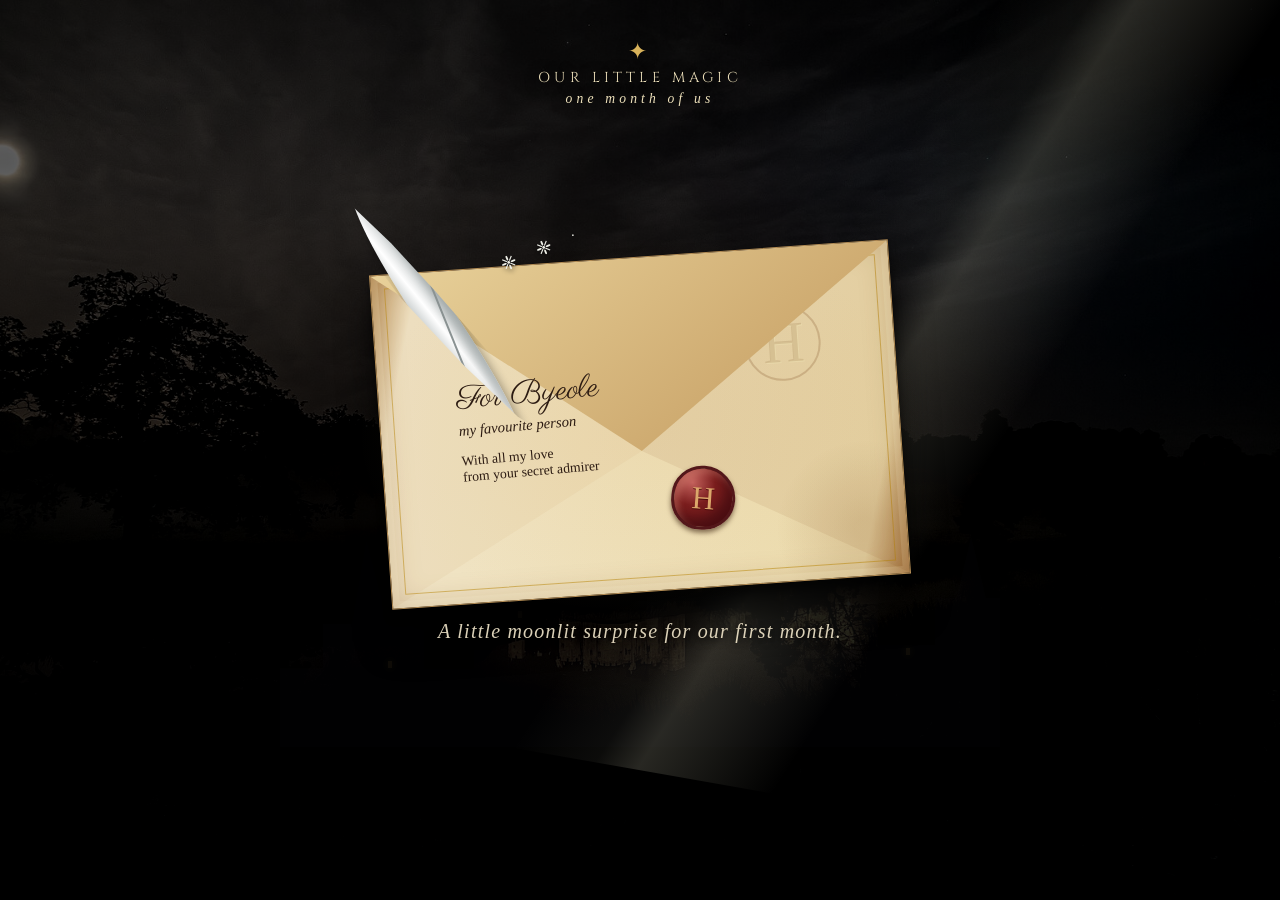
==== commit e187e513: "Update HTML files for one month anniversary theme" ====
--- a/index.html
+++ b/index.html
@@ -1 +1,13 @@
-<!doctype html><html lang="en"><head><meta charset="UTF-8"><meta name="viewport" content="width=device-width,initial-scale=1"><meta name="description" content="A moonlit letter for Byeole."><title>A Letter for Byeole</title><link rel="preconnect" href="https://fonts.googleapis.com"><link rel="preconnect" href="https://fonts.gstatic.com" crossorigin><link href="https://fonts.googleapis.com/css2?family=Cinzel:wght@500;600;700&family=IM+Fell+English:ital@0;1&family=Parisienne&display=swap" rel="stylesheet"><link rel="stylesheet" href="style.css"><link rel="stylesheet" href="pages.css"><link rel="stylesheet" href="arrival-extra.css"></head><body><div class="scene arrival-scene delivered-scene"><div class="stars"></div><div class="moon"></div><div class="cloud one"></div><div class="cloud two"></div><div class="fog"></div><div class="castle-image"></div><div class="castle"><i></i><i></i><i></i><i></i><i></i><i></i></div><div class="moon-rays"></div><div class="ambient-feather" aria-hidden="true">❈</div><header class="masthead"><span>✦</span><p>HOGWARTS SCHOOL</p><small>of Witchcraft &amp; Wizardry</small></header><div class="owl-flight lowkey-owl" id="owlFlight" aria-hidden="true"><div class="owl" id="owl"><div class="wing left"></div><div class="wing right"></div><div class="owl-body"><div class="owl-face"><span class="eye left-eye"></span><span class="eye right-eye"></span><b class="beak"></b></div></div><div class="talons"></div></div></div><main class="delivered-experience"><a class="royal-envelope" href="letter.html" aria-label="Open Byeole's delivered letter"><span class="envelope-feather" aria-hidden="true"></span><span class="tiny-feathers" aria-hidden="true">❈　❈　·</span><span class="pressed-crest" aria-hidden="true">H</span><span class="recipient"><strong>Miss Byeole</strong><em>also known as Hanji</em><small>Hanwella<br>Sri Lanka</small></span><span class="fold fold-top"></span><span class="fold fold-left"></span><span class="fold fold-right"></span><span class="royal-seal">H</span></a><p class="arrival-promise">A snowy owl arrived at midnight bearing your name.</p></main></div><script src="script.js"></script></body></html>+<!doctype html>
+<html lang="en">
+<head>
+  <meta charset="UTF-8"><meta name="viewport" content="width=device-width,initial-scale=1">
+  <meta name="description" content="A moonlit anniversary letter for Byeole."><title>One Month, My Love</title>
+  <link rel="preconnect" href="https://fonts.googleapis.com"><link rel="preconnect" href="https://fonts.gstatic.com" crossorigin>
+  <link href="https://fonts.googleapis.com/css2?family=Cinzel:wght@500;600;700&family=IM+Fell+English:ital@0;1&family=Parisienne&display=swap" rel="stylesheet">
+  <link rel="stylesheet" href="style.css"><link rel="stylesheet" href="pages.css"><link rel="stylesheet" href="arrival-extra.css">
+</head>
+<body><div class="scene arrival-scene delivered-scene"><div class="stars"></div><div class="moon"></div><div class="cloud one"></div><div class="cloud two"></div><div class="fog"></div><div class="castle-image"></div><div class="castle"><i></i><i></i><i></i><i></i><i></i><i></i></div><div class="moon-rays"></div>
+<header class="masthead"><span>✦</span><p>OUR LITTLE MAGIC</p><small>one month of us</small></header>
+<div class="owl-flight lowkey-owl" id="owlFlight" aria-hidden="true"><div class="owl" id="owl"><div class="wing left"></div><div class="wing right"></div><div class="owl-body"><div class="owl-face"><span class="eye left-eye"></span><span class="eye right-eye"></span><b class="beak"></b></div></div><div class="talons"></div></div></div>
+<main class="delivered-experience"><a class="royal-envelope" href="letter.html" aria-label="Open your one month anniversary letter"><span class="envelope-feather" aria-hidden="true"></span><span class="tiny-feathers" aria-hidden="true">❈　❈　·</span><span class="pressed-crest" aria-hidden="true">H</span><span class="recipient"><strong>For Byeole</strong><em>my favourite person</em><small>With all my love<br>from your secret admirer</small></span><span class="fold fold-top"></span><span class="fold fold-left"></span><span class="fold fold-right"></span><span class="royal-seal">H</span></a><p class="arrival-promise">A little moonlit surprise for our first month.</p></main></div><script src="script.js"></script></body></html>
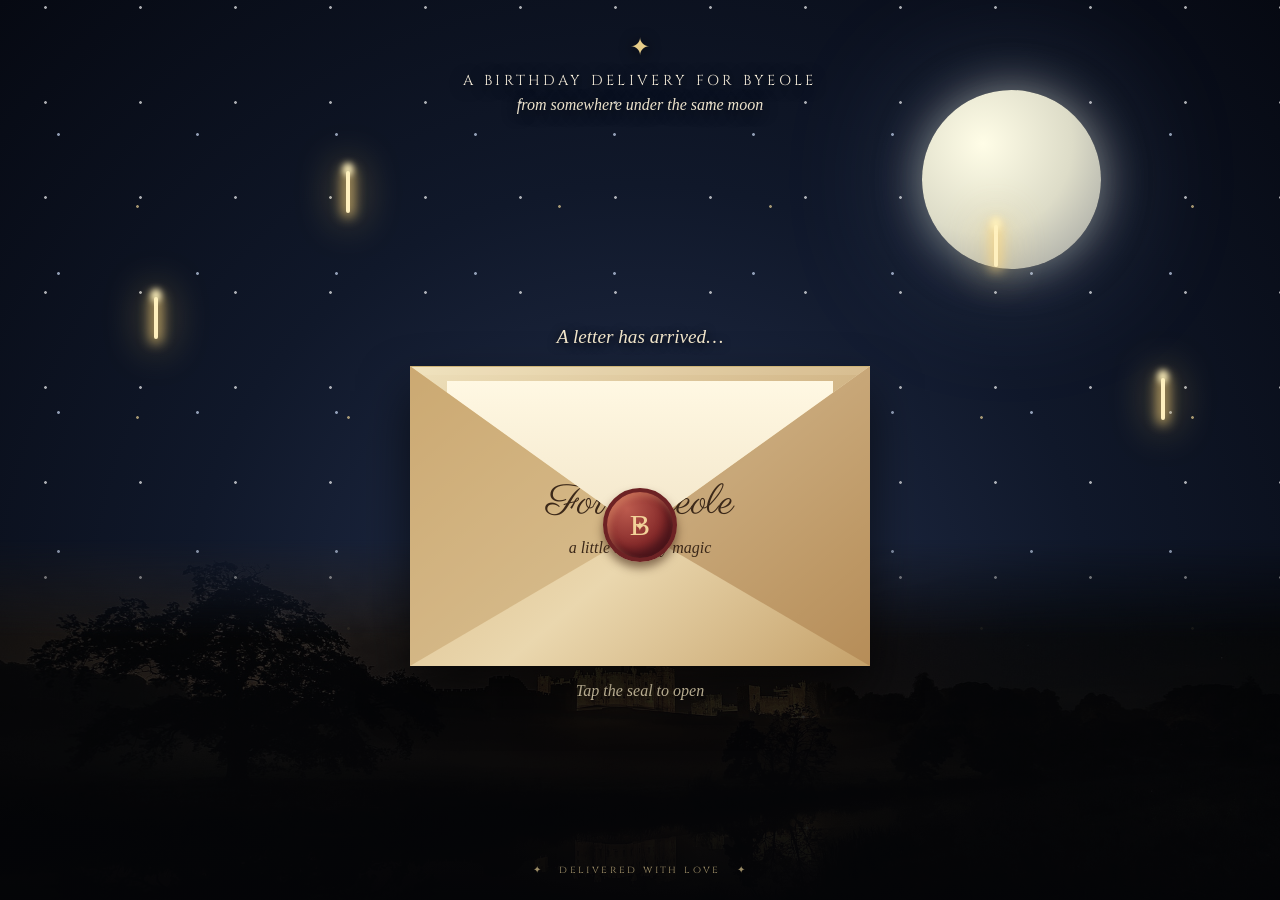
==== commit ced5d60f: "Add files via upload" ====
--- a/index.html
+++ b/index.html
@@ -1,13 +1,69 @@
 <!doctype html>
 <html lang="en">
 <head>
-  <meta charset="UTF-8"><meta name="viewport" content="width=device-width,initial-scale=1">
-  <meta name="description" content="A moonlit anniversary letter for Byeole."><title>One Month, My Love</title>
+  <meta charset="UTF-8"><meta name="viewport" content="width=device-width,initial-scale=1"><meta name="theme-color" content="#090c19">
+  <meta name="description" content="A little Hogwarts-inspired birthday adventure made for Byeole.">
+  <title>A Birthday Adventure for Byeole</title>
   <link rel="preconnect" href="https://fonts.googleapis.com"><link rel="preconnect" href="https://fonts.gstatic.com" crossorigin>
   <link href="https://fonts.googleapis.com/css2?family=Cinzel:wght@500;600;700&family=IM+Fell+English:ital@0;1&family=Parisienne&display=swap" rel="stylesheet">
-  <link rel="stylesheet" href="style.css"><link rel="stylesheet" href="pages.css"><link rel="stylesheet" href="arrival-extra.css">
+  <link rel="stylesheet" href="style.css"><link rel="stylesheet" href="birthday.css">
 </head>
-<body><div class="scene arrival-scene delivered-scene"><div class="stars"></div><div class="moon"></div><div class="cloud one"></div><div class="cloud two"></div><div class="fog"></div><div class="castle-image"></div><div class="castle"><i></i><i></i><i></i><i></i><i></i><i></i></div><div class="moon-rays"></div>
-<header class="masthead"><span>✦</span><p>OUR LITTLE MAGIC</p><small>one month of us</small></header>
-<div class="owl-flight lowkey-owl" id="owlFlight" aria-hidden="true"><div class="owl" id="owl"><div class="wing left"></div><div class="wing right"></div><div class="owl-body"><div class="owl-face"><span class="eye left-eye"></span><span class="eye right-eye"></span><b class="beak"></b></div></div><div class="talons"></div></div></div>
-<main class="delivered-experience"><a class="royal-envelope" href="letter.html" aria-label="Open your one month anniversary letter"><span class="envelope-feather" aria-hidden="true"></span><span class="tiny-feathers" aria-hidden="true">❈　❈　·</span><span class="pressed-crest" aria-hidden="true">H</span><span class="recipient"><strong>For Byeole</strong><em>my favourite person</em><small>With all my love<br>from your secret admirer</small></span><span class="fold fold-top"></span><span class="fold fold-left"></span><span class="fold fold-right"></span><span class="royal-seal">H</span></a><p class="arrival-promise">A little moonlit surprise for our first month.</p></main></div><script src="script.js"></script></body></html>
+<body class="birthday-experience">
+  <main>
+    <section class="chapter chapter-arrival is-active" id="arrival" aria-labelledby="arrivalTitle">
+      <div class="arrival-backdrop" aria-hidden="true"><div class="arrival-stars"></div><div class="arrival-moon"></div><div class="arrival-castle"></div><div class="candle candle-one"></div><div class="candle candle-two"></div><div class="candle candle-three"></div><div class="candle candle-four"></div></div>
+      <header class="experience-heading"><span class="heading-star">✦</span><p id="arrivalTitle">A BIRTHDAY DELIVERY FOR BYEOLE</p><small>from somewhere under the same moon</small></header>
+      <div class="owl-delivery" aria-hidden="true"><div class="delivery-owl"><span class="owl-wing"></span><span class="owl-head">◉‿◉</span><span class="owl-tail">⌁</span></div><span class="owl-trail">✧　·　✦　·</span></div>
+      <div class="envelope-wrap" id="envelopeWrap">
+        <p class="delivery-caption">A letter has arrived…</p>
+        <div class="birthday-envelope" id="birthdayEnvelope">
+          <div class="envelope-back"></div><div class="envelope-letter-peek"></div>
+          <div class="envelope-face"><span class="envelope-address">For Byeole</span><span class="envelope-subtitle">a little birthday magic</span></div>
+          <button class="wax-seal" id="openLetter" type="button" aria-label="Break the wax seal and open your letter">B<span>✦</span></button>
+        </div>
+        <p class="envelope-prompt">Tap the seal to open</p>
+      </div>
+      <div class="chapter-footer">✦ &nbsp; delivered with love &nbsp; ✦</div>
+    </section>
+
+    <section class="chapter chapter-letter" id="letter" aria-labelledby="letterTitle" hidden>
+      <div class="letter-scene" aria-hidden="true"><div class="letter-stars"></div><div class="floating-candle candle-a"></div><div class="floating-candle candle-b"></div><div class="floating-candle candle-c"></div></div>
+      <article class="hogwarts-letter" id="hogwartsLetter">
+        <div class="letter-corner corner-tl">✦</div><div class="letter-corner corner-tr">✦</div><div class="letter-corner corner-bl">✦</div><div class="letter-corner corner-br">✦</div>
+        <div class="letter-crest">✧</div><p class="letter-school">A NOTE FOR MY FAVOURITE PERSON</p><h1 id="letterTitle">My dearest Byeole,</h1>
+        <p>I know birthdays can feel like a lot, so there is no big fuss waiting for you here. No expectations, no need to perform happiness, and absolutely no birthday rules.</p>
+        <p>I just wanted to make you something small and a little magical, because I’m so glad you’re in my life. You make the ordinary feel special just by being you.</p>
+        <p>Take this at your own pace. There’s a tiny, just-for-fun quest, a few memories, and a whole lot of love tucked inside. Today gets to feel like <em>your</em> kind of day.</p>
+        <p class="letter-signoff">Happy birthday, my love.<br><span>Always in your corner</span></p>
+        <button class="primary-button" id="startQuest" type="button">Begin the little birthday quest <span>→</span></button>
+        <button class="music-toggle" id="musicToggle" type="button" aria-pressed="false">♫ <span>Turn on a little music</span></button>
+      </article>
+    </section>
+
+    <section class="chapter chapter-quest" id="quest" aria-labelledby="questTitle" hidden>
+      <div class="quest-scene" aria-hidden="true"><div class="quest-stars"></div><div class="quest-moon"></div></div>
+      <div class="quest-panel">
+        <p class="chapter-kicker">A THREE-CHARM CHALLENGE</p><div class="quest-progress" aria-label="Quest progress"><span class="progress-orb is-current"></span><span class="progress-orb"></span><span class="progress-orb"></span></div>
+        <h1 id="questTitle">A tiny bit of brain magic</h1><p class="quest-intro">Three little riddles stand between you and the photo album. Take your time.</p>
+        <div class="riddle-card" id="riddleCard" aria-live="polite"></div>
+        <p class="quest-feedback" id="questFeedback" aria-live="polite"></p>
+      </div>
+    </section>
+
+    <section class="chapter chapter-album" id="album" aria-labelledby="albumTitle" hidden>
+      <div class="album-scene" aria-hidden="true"><div class="album-stars"></div><div class="album-moon"></div></div>
+      <header class="album-heading"><p class="chapter-kicker">YOUR PRIZE: A LITTLE MEMORY MAGIC</p><h1 id="albumTitle">A little orbit of <span>us</span></h1><p>Seven snapshots, a thousand tiny reasons I love you.</p></header>
+      <section class="memory-slideshow" aria-label="Birthday photo slideshow">
+        <div class="slideshow-photo-wrap"><img class="slideshow-photo" id="slideshowPhoto" src="" alt="A favorite photo" fetchpriority="high"><span class="photo-glint" aria-hidden="true">✧</span></div>
+        <div class="slideshow-caption"><span class="slide-count" id="slideCount">01 / 07</span><p id="slideCaption">A little moment I want to keep.</p></div>
+        <div class="slideshow-controls"><button class="slide-arrow" id="previousPhoto" type="button" aria-label="Previous photo">←</button><button class="slide-play" id="toggleSlideshow" type="button" aria-pressed="true">Ⅱ &nbsp; Pause slideshow</button><button class="slide-arrow" id="nextPhoto" type="button" aria-label="Next photo">→</button></div>
+        <div class="slide-dots" id="slideDots" aria-label="Choose a photo"></div>
+      </section>
+      <section class="spiral-section" aria-labelledby="spiralTitle"><p class="chapter-kicker">LITTLE MOMENTS, AROUND AND AROUND</p><h2 id="spiralTitle">Our memory spiral</h2><div class="spiral-stage"><div class="spiral-orbit" id="spiralOrbit" aria-label="Choose a photo from the spiral"></div><span class="spiral-heart" aria-hidden="true">♡</span></div><p class="spiral-hint">Tap any photo to bring it into the spotlight</p></section>
+      <footer class="album-footer"><p>Happy birthday, Byeole. You are so loved.</p><button class="primary-button replay-button" id="replay" type="button">Read your letter again <span>↶</span></button></footer>
+    </section>
+  </main>
+  <button class="quiet-music" id="quietMusic" type="button" aria-label="Toggle background music" hidden>♫</button>
+  <script src="birthday.js"></script>
+</body>
+</html>
--- a/birthday.css
+++ b/birthday.css
@@ -0,0 +1,19 @@
+:root{--night:#080b17;--gold:#e7cd89;--paper:#f2e6c7;--ink:#342417;--font-book:'IM Fell English',Georgia,serif;--font-title:Cinzel,serif}*{box-sizing:border-box}body.birthday-experience{margin:0;min-height:100vh;overflow:hidden;color:#f7eedb;background:var(--night);font-family:var(--font-title)}button{font:inherit}.chapter{position:relative;min-height:100vh;min-height:100dvh;overflow:hidden}.chapter[hidden]{display:none!important}.chapter.is-active{display:grid;animation:chapter-arrive .8s ease both}
+.arrival-backdrop,.letter-scene,.quest-scene,.album-scene{position:absolute;inset:0;overflow:hidden;background:radial-gradient(ellipse at 50% 70%,#25314e,#10182a 50%,#060912 100%)}.arrival-stars,.letter-stars,.quest-stars,.album-stars{position:absolute;inset:-15%;background-image:radial-gradient(#fff 1px,transparent 1.7px),radial-gradient(#d5e4ff 1px,transparent 1.8px),radial-gradient(#f1d899 1px,transparent 1.7px);background-size:95px 95px,139px 139px,211px 211px;background-position:0 0,42px 61px,13px 25px;opacity:.65;animation:star-drift 50s linear infinite}.arrival-moon,.quest-moon,.album-moon{position:absolute;top:10%;right:14%;width:clamp(105px,14vw,185px);aspect-ratio:1;border-radius:50%;background:radial-gradient(circle at 34% 30%,#fffde7,#dddcc8 52%,#999b9a);box-shadow:0 0 45px #e4e7d888,0 0 140px #a6c0f044;animation:moon-glow 5s ease-in-out infinite alternate}.arrival-castle{position:absolute;bottom:-2%;left:0;width:100%;height:42%;background:linear-gradient(180deg,#080b1770,#050710),url('assets/alnwick-castle-moon.jpg') center 57%/cover no-repeat;filter:saturate(.52) brightness(.58);mask-image:linear-gradient(transparent,#000 26%)}.experience-heading{position:absolute;z-index:2;top:32px;left:0;width:100%;text-align:center;text-shadow:0 2px 15px #000}.heading-star{color:var(--gold);font-size:1.5rem}.experience-heading p{margin:7px 0 4px;font-size:clamp(.62rem,1.3vw,.9rem);letter-spacing:.23em}.experience-heading small{font:italic 1rem var(--font-book);color:#ece2cb}.candle{position:absolute;z-index:1;width:4px;height:42px;border-radius:3px;background:#fff0be;box-shadow:0 0 12px 5px #ffd77b99,0 0 40px 10px #f6cb6550;animation:candle-float 4s ease-in-out infinite}.candle:before{content:'';position:absolute;top:-8px;left:-3px;width:10px;height:13px;border-radius:50%;background:#fff2be;filter:blur(3px)}.candle-one{left:12%;top:33%}.candle-two{left:27%;top:19%;animation-delay:-1.3s}.candle-three{right:22%;top:25%;animation-delay:-2.2s}.candle-four{right:9%;top:42%;animation-delay:-.8s}
+.owl-delivery{position:absolute;z-index:3;top:28%;left:-30%;width:230px;height:90px;animation:owl-deliver 5.4s cubic-bezier(.18,.72,.32,1) .4s forwards}.delivery-owl{position:absolute;right:0;width:140px;height:78px;filter:drop-shadow(0 8px 10px #0009);animation:owl-bob .28s ease-in-out infinite alternate}.owl-head{position:absolute;right:18px;top:5px;display:grid;place-items:center;width:60px;height:50px;border-radius:50%;color:#3d3020;background:#e4e3dc;font:700 14px Arial;box-shadow:inset -8px -5px 10px #63615c55}.owl-head:after{content:'▼';position:absolute;bottom:-7px;color:#d6a44e;font-size:13px}.owl-wing{position:absolute;z-index:2;right:58px;top:0;width:48px;height:67px;border-radius:90% 10% 80% 20%;background:linear-gradient(130deg,#eeeae0,#9b9fa3);transform-origin:80% 90%;animation:wing-flap .27s ease-in-out infinite alternate}.owl-tail{position:absolute;right:70px;top:49px;color:#d6d3c9;font-size:38px;transform:rotate(-18deg)}.owl-trail{position:absolute;right:112px;top:43px;color:#e5d192;font-size:14px;opacity:.8;animation:trail-glow 1s ease-in-out infinite alternate}
+.envelope-wrap{position:absolute;z-index:5;left:50%;top:57%;width:min(460px,86vw);text-align:center;opacity:0;transform:translate(-50%,-42%) scale(.35);animation:envelope-drop .85s cubic-bezier(.16,.86,.3,1) 4.1s forwards}.delivery-caption{margin:0 0 18px;color:#f2e6cb;font:italic 1.2rem var(--font-book);text-shadow:0 2px 10px #000}.birthday-envelope{position:relative;width:100%;height:clamp(215px,35vw,300px);perspective:900px;filter:drop-shadow(0 25px 25px #0009);transition:transform .4s}.envelope-back{position:absolute;inset:0;border:1px solid #cfb477;background:linear-gradient(145deg,#eee0bb,#b99058);box-shadow:inset 0 0 0 8px #fff3d51c}.envelope-letter-peek{position:absolute;z-index:1;left:8%;top:5%;width:84%;height:85%;background:linear-gradient(#fff8e3,#ead9b7);transition:transform .8s}.envelope-face{position:absolute;z-index:2;inset:0;display:flex;flex-direction:column;align-items:center;justify-content:center;clip-path:polygon(0 0,50% 55%,100% 0,100% 100%,0 100%);background:linear-gradient(140deg,#d4b27a,#ead7ae 55%,#c5a16a);color:#3b2819}.envelope-face:before,.envelope-face:after{position:absolute;inset:0;content:'';pointer-events:none}.envelope-face:before{clip-path:polygon(0 0,50% 55%,0 100%);background:#c6a16c88}.envelope-face:after{clip-path:polygon(100% 0,50% 55%,100% 100%);background:#a87b4780}.envelope-address,.envelope-subtitle{position:relative;z-index:1}.envelope-address{font:2.6rem Parisienne,cursive}.envelope-subtitle{margin-top:7px;font:italic 1rem var(--font-book)}.wax-seal{position:absolute;z-index:4;left:50%;top:53%;display:grid;place-content:center;width:74px;height:74px;border:4px solid #6d2224;border-radius:50%;color:#f2d299;background:radial-gradient(circle at 30% 25%,#bc5b4e,#852a2a 58%,#541a20);box-shadow:inset 3px 4px 6px #f5a77966,inset -6px -7px 10px #350c13aa,0 6px 10px #43261499;transform:translate(-50%,-50%);font:1.9rem var(--font-book);cursor:pointer;transition:transform .25s,filter .25s}.wax-seal span{position:absolute;inset:0;display:grid;place-items:center;font-size:.85rem;transform:translateY(1px)}.wax-seal:hover,.wax-seal:focus-visible{transform:translate(-50%,-50%) scale(1.11) rotate(-8deg);filter:brightness(1.2);outline:2px solid #f5e2ad;outline-offset:4px}.envelope-prompt{margin:16px 0 0;color:#fff0c9;font:italic 1rem var(--font-book);animation:prompt-pulse 2s ease-in-out infinite}.chapter-footer{position:absolute;bottom:23px;left:0;width:100%;text-align:center;color:#e8d298a8;font-size:.65rem;letter-spacing:.23em}
+.chapter-arrival.envelope-open .envelope-letter-peek{transform:translateY(-45%) scale(1.03)}.chapter-arrival.envelope-open .birthday-envelope{animation:envelope-open .95s cubic-bezier(.3,.8,.2,1) forwards}.chapter-arrival.envelope-open .wax-seal{animation:seal-pop .45s ease-out forwards}.chapter-arrival.envelope-open .envelope-wrap{animation:envelope-away .65s ease 1s forwards}
+.chapter-letter{place-items:center;padding:35px 18px;background:radial-gradient(ellipse at center,#28314a,#0b1020 72%)}.letter-scene{background:transparent}.letter-stars{opacity:.35}.floating-candle{position:absolute;width:5px;height:38px;border-radius:4px;background:#fff1bd;box-shadow:0 0 16px 6px #ffd77b77,0 0 60px 18px #f5ca5b33;animation:candle-float 4.4s ease-in-out infinite}.floating-candle:after{content:'';position:absolute;top:-8px;left:-3px;width:11px;height:13px;border-radius:50%;background:#fff1bd;filter:blur(3px)}.candle-a{top:18%;left:12%}.candle-b{top:32%;right:12%;animation-delay:-1.8s}.candle-c{bottom:15%;left:20%;animation-delay:-2.7s}.hogwarts-letter{position:relative;z-index:2;width:min(690px,94vw);max-height:calc(100dvh - 46px);overflow:auto;padding:clamp(30px,5vw,58px) clamp(27px,7vw,74px);border:1px solid #a8793f;color:var(--ink);background:radial-gradient(#74522712 1px,transparent 1px),linear-gradient(100deg,#dcc89c,#f5ebd1 9%,#f4e8c9 91%,#d1b880);background-size:5px 5px,100% 100%;box-shadow:0 30px 80px #000b,inset 0 0 0 8px #fff6d822;opacity:0;transform:translateY(30px) rotateX(-15deg) scale(.92);transform-origin:top center}.chapter-letter.letter-revealed .hogwarts-letter{animation:letter-unfold 1.1s cubic-bezier(.16,.8,.22,1) .3s forwards}.letter-corner{position:absolute;color:#a5824c;font-size:1rem}.corner-tl{top:14px;left:17px}.corner-tr{top:14px;right:17px}.corner-bl{bottom:14px;left:17px}.corner-br{bottom:14px;right:17px}.letter-crest{margin-bottom:5px;text-align:center;color:#94703e;font-size:2rem}.letter-school{text-align:center;color:#80613c;font:600 .73rem var(--font-title);letter-spacing:.19em}.hogwarts-letter h1{margin:28px 0 20px;color:#392819;font:2rem var(--font-book)}.hogwarts-letter>p:not(.letter-school):not(.letter-signoff){color:#38291e;font:1.18rem/1.56 var(--font-book)}.hogwarts-letter em{color:#67482d}.letter-signoff{margin-top:23px;color:#38291e;font:1.18rem/1.5 var(--font-book)}.letter-signoff span{color:#70492a;font:2rem Parisienne,cursive}
+.primary-button{display:block;margin:24px auto 0;padding:13px 22px;border:1px solid #cda85d;color:#fff1d1;background:linear-gradient(#584326,#20170f);box-shadow:0 7px 18px #45280c55;font:600 .72rem var(--font-title);letter-spacing:.08em;cursor:pointer;transition:transform .25s,filter .25s}.primary-button:hover,.primary-button:focus-visible{transform:translateY(-3px);filter:brightness(1.18);outline:2px solid #e6cf93;outline-offset:3px}.primary-button span{padding-left:12px;color:#e3c77f;font-size:1.1rem}.music-toggle{display:block;margin:15px auto 0;border:0;color:#795e3a;background:transparent;font:italic 1rem var(--font-book);cursor:pointer}.music-toggle span{border-bottom:1px dotted #947647}.quiet-music{position:fixed;z-index:8;right:18px;bottom:18px;width:42px;height:42px;border:1px solid #c4a76d;border-radius:50%;color:#ffedc7;background:#101727d9;cursor:pointer}
+.chapter-quest{place-items:center;padding:30px 18px;background:radial-gradient(ellipse at 50% 45%,#29334d,#0b1020 68%,#050812)}.quest-scene{background:transparent}.quest-stars{opacity:.4}.quest-moon{width:120px;right:8%;top:9%;opacity:.55}.quest-panel{position:relative;z-index:1;width:min(700px,94vw);padding:clamp(25px,5vw,52px);border:1px solid #d3bd7a55;background:#0c1323dd;box-shadow:0 24px 80px #0006;text-align:center;animation:chapter-arrive .7s ease both}.chapter-kicker{margin:0 0 10px;color:#e4ce91;font-size:.68rem;letter-spacing:.2em}.quest-progress{display:flex;justify-content:center;gap:9px;margin:15px 0 25px}.progress-orb{width:11px;height:11px;border:1px solid #d4c087;border-radius:50%;background:transparent;transition:.3s}.progress-orb.is-current,.progress-orb.is-done{background:#ead697;box-shadow:0 0 13px #f3dc91}.quest-panel h1{margin:0;color:#fff1d2;font:clamp(2rem,5vw,3.2rem) var(--font-book)}.quest-intro{margin:12px auto 22px;color:#d4d1c8;font:italic 1.08rem var(--font-book)}.riddle-card{min-height:210px;padding:23px 20px;border:1px solid #ffffff22;background:linear-gradient(150deg,#18233a,#101827);text-align:left}.riddle-number{color:#d9c580;font-size:.65rem;letter-spacing:.18em}.riddle-question{margin:11px 0 17px;color:#fff1d5;font:1.45rem/1.34 var(--font-book)}.riddle-answers{display:grid;grid-template-columns:repeat(2,1fr);gap:10px}.riddle-answer{min-height:44px;padding:9px 12px;border:1px solid #cfbd8244;color:#f2e8d0;background:#111a2b;font:1rem var(--font-book);text-align:left;cursor:pointer;transition:.2s}.riddle-answer:hover,.riddle-answer:focus-visible{border-color:#e8d494;background:#26314a;outline:none}.quest-feedback{min-height:1.5em;margin:13px 0 0;color:#f1db98;font:italic 1.1rem var(--font-book)}.skip-quest{margin-top:17px;border:0;color:#d6c79f;background:transparent;font:italic .95rem var(--font-book);text-decoration:underline;text-underline-offset:4px;cursor:pointer}.quest-complete{text-align:center}.quest-complete .riddle-question{font-size:1.6rem}.quest-complete p{color:#e5d9bd;font:italic 1.12rem/1.5 var(--font-book)}
+.chapter-album{display:flex;min-height:100dvh;flex-direction:column;align-items:center;justify-content:center;padding:40px 20px 28px;background:radial-gradient(ellipse at center,#252c43,#0c1120 70%,#060811)}.album-scene{background:transparent}.album-stars{opacity:.34}.album-moon{top:7%;right:8%;width:110px;opacity:.48}.album-heading,.polaroid-gallery,.album-footer{position:relative;z-index:1}.album-heading{text-align:center}.album-heading .chapter-kicker{margin-bottom:8px}.album-heading h1{margin:0;color:#f7edda;font:clamp(2.2rem,5vw,3.8rem) var(--font-book)}.album-heading h1 span{color:#f0d38d;font:1.2em Parisienne,cursive}.album-heading>p:last-child{margin:10px auto 0;color:#d7d0bf;font:italic 1.03rem var(--font-book)}.polaroid-gallery{display:flex;justify-content:center;align-items:center;gap:clamp(14px,3vw,34px);width:min(1000px,100%);margin:31px auto 22px;perspective:1200px}.polaroid{width:min(27vw,255px);min-width:185px;height:325px;padding:0;border:0;background:transparent;cursor:pointer;perspective:1000px;filter:drop-shadow(0 16px 16px #0008);transition:transform .3s}.polaroid:hover{transform:translateY(-9px) rotate(0deg)!important}.polaroid-tilt{transform:rotate(3deg) translateY(8px)}.polaroid-low{transform:rotate(-3deg) translateY(15px)}.polaroid-inner{position:relative;display:block;width:100%;height:100%;transform-style:preserve-3d;transition:transform .75s cubic-bezier(.2,.7,.2,1)}.polaroid.is-flipped .polaroid-inner{transform:rotateY(180deg)}.polaroid-front,.polaroid-back{position:absolute;inset:0;display:flex;flex-direction:column;align-items:stretch;padding:13px 13px 16px;background:#f3eddf;color:#433525;backface-visibility:hidden}.photo-placeholder{display:flex;flex:1;flex-direction:column;align-items:center;justify-content:center;gap:8px;min-height:0;overflow:hidden;color:#fff2d0;background:radial-gradient(circle at 50% 42%,#465577,#19233a 56%,#101727);text-shadow:0 2px 10px #000}.photo-placeholder b{font:600 .8rem var(--font-title);letter-spacing:.16em}.photo-placeholder small{font:italic .9rem var(--font-book)}.placeholder-castle{background:linear-gradient(180deg,#202c45aa,#09101dcc),url('assets/alnwick-castle-moon.jpg') center/cover}.placeholder-gold{background:radial-gradient(circle at 55% 35%,#aa8d54,#5e4a35 52%,#242131)}.polaroid-caption{display:grid;place-items:center;min-height:58px;font:italic 1.08rem var(--font-book)}.polaroid-back{align-items:center;justify-content:center;gap:16px;padding:25px;border:10px solid #f3eddf;border-bottom-width:22px;background:#f3eddf;text-align:center;transform:rotateY(180deg);font:italic 1.28rem/1.45 var(--font-book)}.back-star{color:#a8874e;font-size:2rem}.album-footer{text-align:center}.album-footer>p{margin:8px 0 0;color:#f2d994;font:1.5rem Parisienne,cursive}.replay-button{margin-top:18px}.birthday-experience.sparkle-burst:after{position:fixed;z-index:10;inset:0;display:grid;place-items:center;content:'✦　·　✧　 ✦　·　✧　 ✦';color:#f3d992;font-size:clamp(1.5rem,6vw,4rem);letter-spacing:.35em;text-shadow:0 0 18px white;pointer-events:none;animation:burst-fade 1.8s ease-out both}
+@keyframes owl-deliver{0%{left:-30%;transform:translateY(0) scale(.55);opacity:0}12%{opacity:1}62%{left:43%;transform:translateY(-18px) scale(1)}76%{left:43%;transform:translateY(-4px) scale(1)}100%{left:110%;transform:translateY(-120px) scale(.65);opacity:0}}@keyframes owl-bob{to{transform:translateY(-5px) rotate(2deg)}}@keyframes wing-flap{to{transform:rotate(-54deg)}}@keyframes trail-glow{to{opacity:.2;transform:translateX(-20px)}}@keyframes envelope-drop{0%{opacity:0;transform:translate(-50%,-42%) scale(.35) rotate(-15deg)}70%{opacity:1;transform:translate(-50%,-54%) scale(1.04) rotate(3deg)}100%{opacity:1;transform:translate(-50%,-50%) scale(1) rotate(0)}}@keyframes envelope-open{to{transform:scale(1.12) translateY(-18px);filter:drop-shadow(0 40px 30px #000)}}@keyframes seal-pop{40%{transform:translate(-50%,-50%) scale(1.4) rotate(18deg)}100%{opacity:0;transform:translate(-50%,-50%) scale(.2) rotate(90deg)}}@keyframes envelope-away{to{opacity:0;transform:translate(-50%,-68%) scale(1.2)}}@keyframes letter-unfold{0%{opacity:0;transform:translateY(30px) rotateX(-15deg) scale(.92)}55%{opacity:1;transform:translateY(0) rotateX(4deg) scale(1.01)}100%{opacity:1;transform:translateY(0) rotateX(0) scale(1)}}@keyframes candle-float{50%{transform:translateY(-12px)}}@keyframes prompt-pulse{50%{opacity:.52}}@keyframes star-drift{to{transform:translate3d(-30px,24px,0)}}@keyframes moon-glow{to{box-shadow:0 0 65px #e4e7d8aa,0 0 170px #a6c0f066;transform:translateY(5px)}}@keyframes chapter-arrive{from{opacity:0;transform:translateY(12px)}to{opacity:1;transform:translateY(0)}}@keyframes burst-fade{0%{opacity:0;transform:scale(.7)}20%{opacity:1}100%{opacity:0;transform:scale(1.2)}}
+@media(max-width:700px){.experience-heading{top:22px}.owl-delivery{top:25%}.envelope-wrap{top:58%;width:min(440px,89vw)}.wax-seal{width:65px;height:65px}.arrival-moon{right:7%;top:13%;width:120px}.chapter-footer{font-size:.55rem}.chapter-letter{display:block;overflow:auto;padding:22px 12px}.hogwarts-letter{max-height:none;margin:12px auto;padding:34px 24px 28px}.hogwarts-letter h1{font-size:1.65rem;margin:22px 0 15px}.hogwarts-letter>p:not(.letter-school):not(.letter-signoff),.letter-signoff{font-size:1.07rem}.letter-school{font-size:.62rem}.chapter-quest{padding:20px 12px}.quest-panel{padding:25px 18px}.quest-panel h1{font-size:2rem}.riddle-card{padding:18px 14px}.riddle-question{font-size:1.25rem}.riddle-answers{grid-template-columns:1fr}.riddle-answer{min-height:42px}.chapter-album{justify-content:flex-start;padding-top:54px}.polaroid-gallery{flex-wrap:wrap;gap:12px;margin:25px auto 12px}.polaroid{width:min(42vw,220px);min-width:145px;height:275px;padding:0}.polaroid-front,.polaroid-back{padding:9px 9px 12px}.polaroid-caption{min-height:50px;font-size:.97rem}.polaroid-back{padding:15px;border-width:8px;border-bottom-width:17px;font-size:1.05rem}.album-heading>p:last-child{max-width:330px;font-size:.95rem}.album-footer>p{font-size:1.3rem}.floating-candle.candle-a{left:3%}.floating-candle.candle-b{right:4%}}
+@media(max-width:390px){.polaroid{min-width:135px;height:245px}.polaroid-gallery{gap:9px}.polaroid-caption{font-size:.88rem}.envelope-address{font-size:2.1rem}}
+@media(prefers-reduced-motion:reduce){*,*:before,*:after{scroll-behavior:auto!important;animation-duration:.01ms!important;animation-iteration-count:1!important;transition-duration:.01ms!important}.owl-delivery{left:44%;top:28%;transform:scale(.8);opacity:1}.envelope-wrap{opacity:1;transform:translate(-50%,-50%) scale(1)}}
+.chapter{height:100dvh}.chapter-letter,.chapter-quest,.chapter-album{overflow-y:auto}.chapter-album.is-active{display:flex}.spiral-orbit.is-paused{animation-play-state:paused}.spiral-card.is-selected{outline:2px solid #f2d991;outline-offset:4px;box-shadow:0 0 24px #f5dc9a88,0 18px 32px #000a}
+.chapter-album{gap:0;justify-content:flex-start;padding:35px 20px 28px;scrollbar-color:#b69a62 #13192a}.album-heading{margin:0 auto}.album-heading>p:last-child{margin-top:8px}.memory-slideshow{position:relative;z-index:1;width:min(820px,94vw);margin:22px auto 30px;padding:12px 12px 14px;border:1px solid #e0c58266;background:linear-gradient(145deg,#171c2bdc,#0d1321f2);box-shadow:0 22px 60px #0008,0 0 32px #e1c98212}.slideshow-photo-wrap{position:relative;height:clamp(255px,48vh,460px);overflow:hidden;display:grid;place-items:center;background:#111726}.slideshow-photo-wrap:before{position:absolute;inset:-20px;content:"";background-image:var(--slide-image);background-position:center;background-size:cover;filter:blur(22px) brightness(.48) saturate(.78);transform:scale(1.12)}.slideshow-photo{position:relative;z-index:1;display:block;width:100%;height:100%;object-fit:contain;opacity:1;transition:opacity .45s,transform .7s;filter:drop-shadow(0 8px 20px #0007)}.slideshow-photo.is-changing{opacity:.12;transform:scale(.98)}.photo-glint{position:absolute;z-index:2;top:15px;right:18px;color:#f4dc98;font-size:1.35rem;text-shadow:0 0 14px #ffe4a6;animation:glint-pulse 2.5s ease-in-out infinite}.slideshow-caption{display:flex;align-items:center;justify-content:center;gap:14px;min-height:57px;color:#f5ead4}.slide-count{color:#e1ca8b;font-size:.64rem;letter-spacing:.13em}.slideshow-caption p{margin:0;font:italic 1.13rem var(--font-book)}.slideshow-controls{display:flex;align-items:center;justify-content:center;gap:20px}.slide-arrow,.slide-play{border:1px solid #d6c18466;color:#f7eedb;background:#151c2b;padding:9px 14px;cursor:pointer;transition:background .2s,border-color .2s}.slide-arrow{width:42px;height:40px;padding:0;font-size:1.2rem}.slide-arrow:hover,.slide-play:hover{border-color:#f2dc9a;background:#273148}.slide-play{min-width:185px;font:600 .65rem var(--font-title);letter-spacing:.08em}.slide-dots{display:flex;justify-content:center;gap:8px;margin-top:13px}.slide-dot{width:8px;height:8px;padding:0;border:1px solid #ddc982;border-radius:50%;background:transparent;cursor:pointer;transition:transform .2s,background .2s}.slide-dot.is-active{transform:scale(1.3);background:#f3dc97;box-shadow:0 0 9px #f3dc97}
+.spiral-section{position:relative;z-index:1;width:min(100%,980px);margin:5px auto 24px;text-align:center}.spiral-section>.chapter-kicker{margin:0 0 5px}.spiral-section h2{margin:0;color:#f5ead6;font:clamp(1.8rem,4vw,2.7rem) var(--font-book)}.spiral-stage{position:relative;width:min(100%,900px);height:390px;margin:2px auto 0;perspective:1100px;overflow:hidden;mask-image:linear-gradient(90deg,transparent,#000 9% 91%,transparent)}.spiral-orbit{position:absolute;inset:0;transform-style:preserve-3d;animation:memory-orbit 48s linear infinite}.spiral-stage:hover .spiral-orbit,.spiral-stage:focus-within .spiral-orbit{animation-play-state:paused}.spiral-card{position:absolute;left:50%;top:48%;width:clamp(132px,17vw,190px);height:245px;padding:8px 8px 13px;border:0;background:#f0e8d8;box-shadow:0 15px 25px #0008;backface-visibility:hidden;cursor:pointer;transition:filter .25s,box-shadow .25s}.spiral-card:hover,.spiral-card:focus-visible{z-index:5;filter:brightness(1.12);box-shadow:0 0 20px #f5dc9a77,0 18px 32px #000a;outline:1px solid #f2d991}.spiral-card img{display:block;width:100%;height:200px;object-fit:cover;background:#1c2335}.spiral-card span{display:grid;place-items:center;height:34px;color:#59442c;font:italic .9rem var(--font-book)}.spiral-heart{position:absolute;top:44%;left:50%;z-index:0;color:#e5ce8f88;font:5rem Parisienne,cursive;text-shadow:0 0 35px #ffdf9255;transform:translate(-50%,-50%);pointer-events:none}.spiral-hint{margin:-2px 0 0;color:#d5c9ab;font:italic .95rem var(--font-book)}.album-footer{margin:0 auto}.album-footer>p{margin-top:2px}.replay-button{margin-top:13px}.chapter-album .album-moon{pointer-events:none}
+@keyframes memory-orbit{from{transform:rotateY(0deg)}to{transform:rotateY(360deg)}}@keyframes glint-pulse{50%{opacity:.4;transform:scale(.78) rotate(25deg)}}
+@media(max-width:700px){.chapter-album{padding:43px 12px 26px}.memory-slideshow{width:100%;margin:17px auto 25px;padding:8px}.slideshow-photo-wrap{height:clamp(250px,46vh,390px)}.slideshow-caption{gap:9px;min-height:53px}.slideshow-caption p{font-size:1rem}.slide-count{font-size:.56rem}.slideshow-controls{gap:12px}.slide-play{min-width:160px;padding:9px 8px;font-size:.58rem}.slide-arrow{width:38px;height:38px}.spiral-stage{height:320px;perspective:750px}.spiral-card{top:47%;width:142px;height:208px;padding:7px 7px 10px}.spiral-card img{height:166px}.spiral-card span{height:30px;font-size:.82rem}.spiral-hint{font-size:.87rem}.spiral-section{margin-bottom:22px}}
+@media(prefers-reduced-motion:reduce){.spiral-orbit{animation:none!important}.slideshow-photo,.slide-dot{transition:none!important}}
